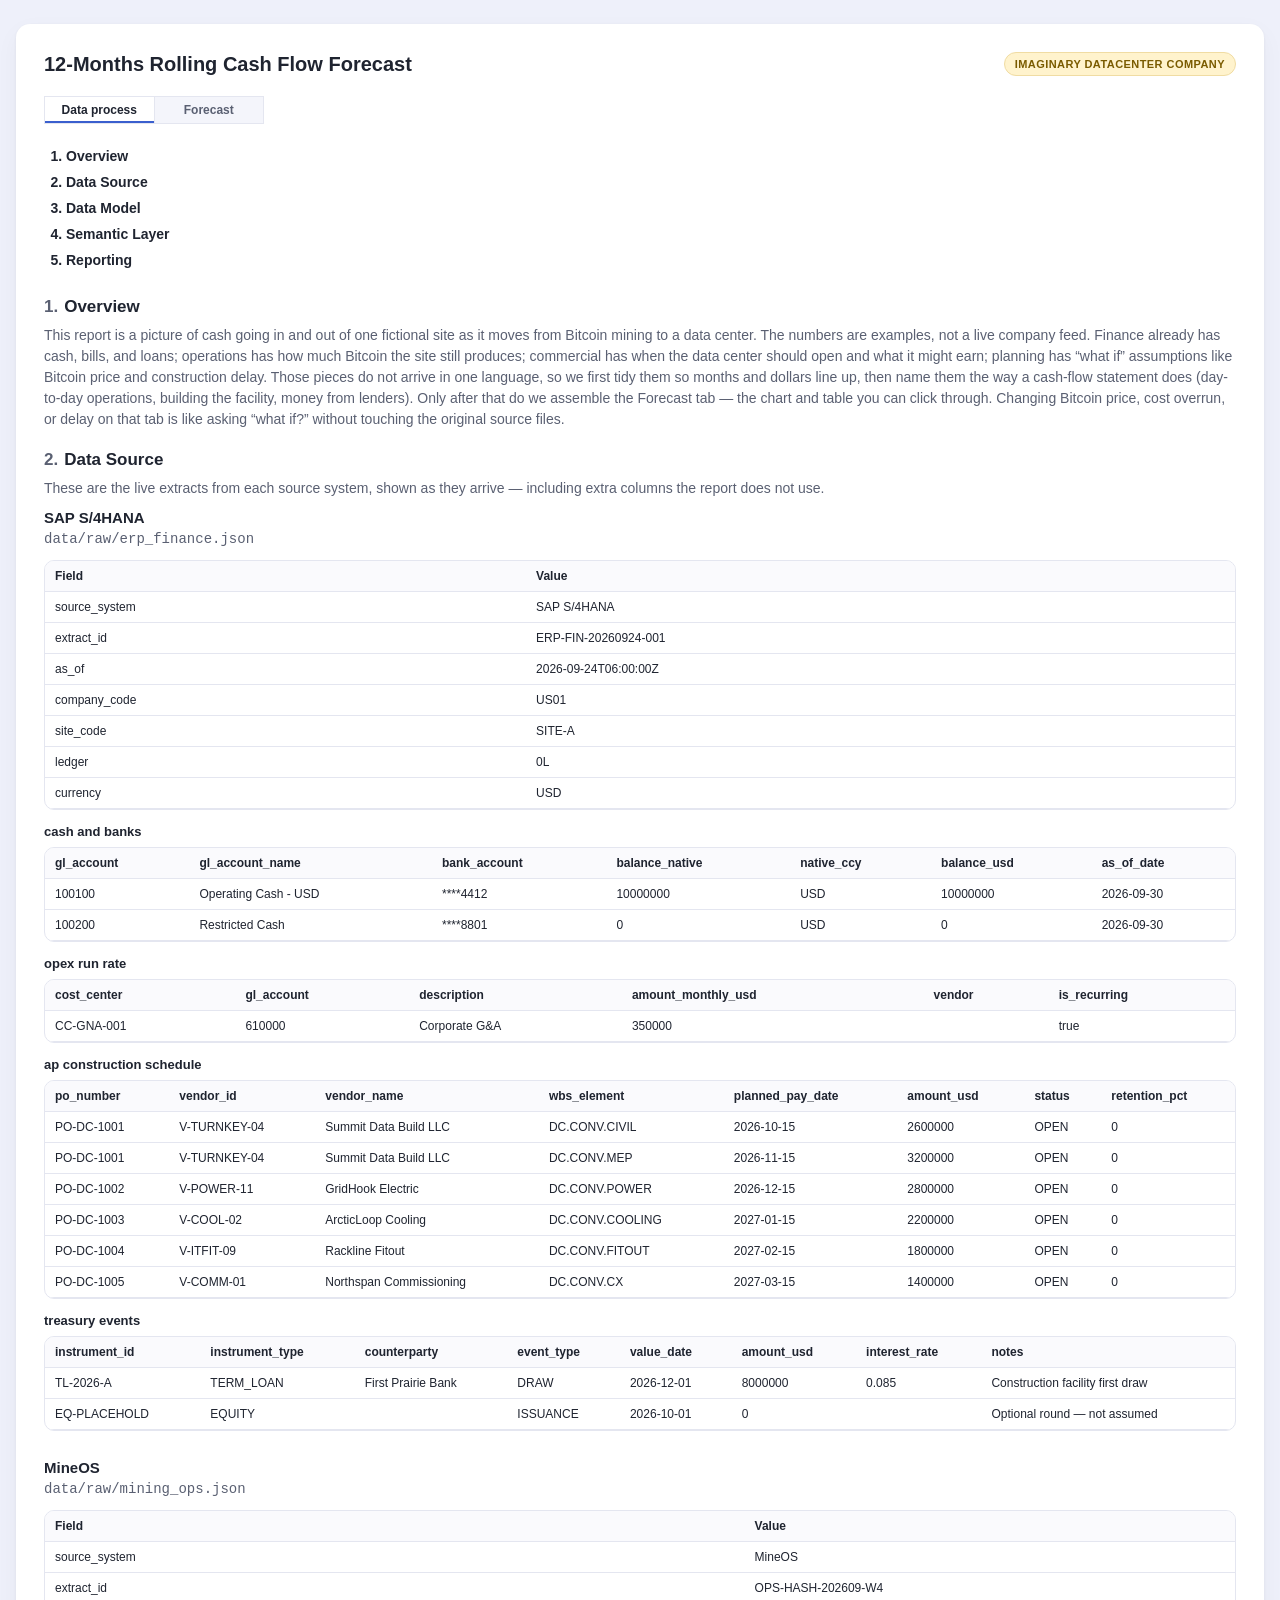
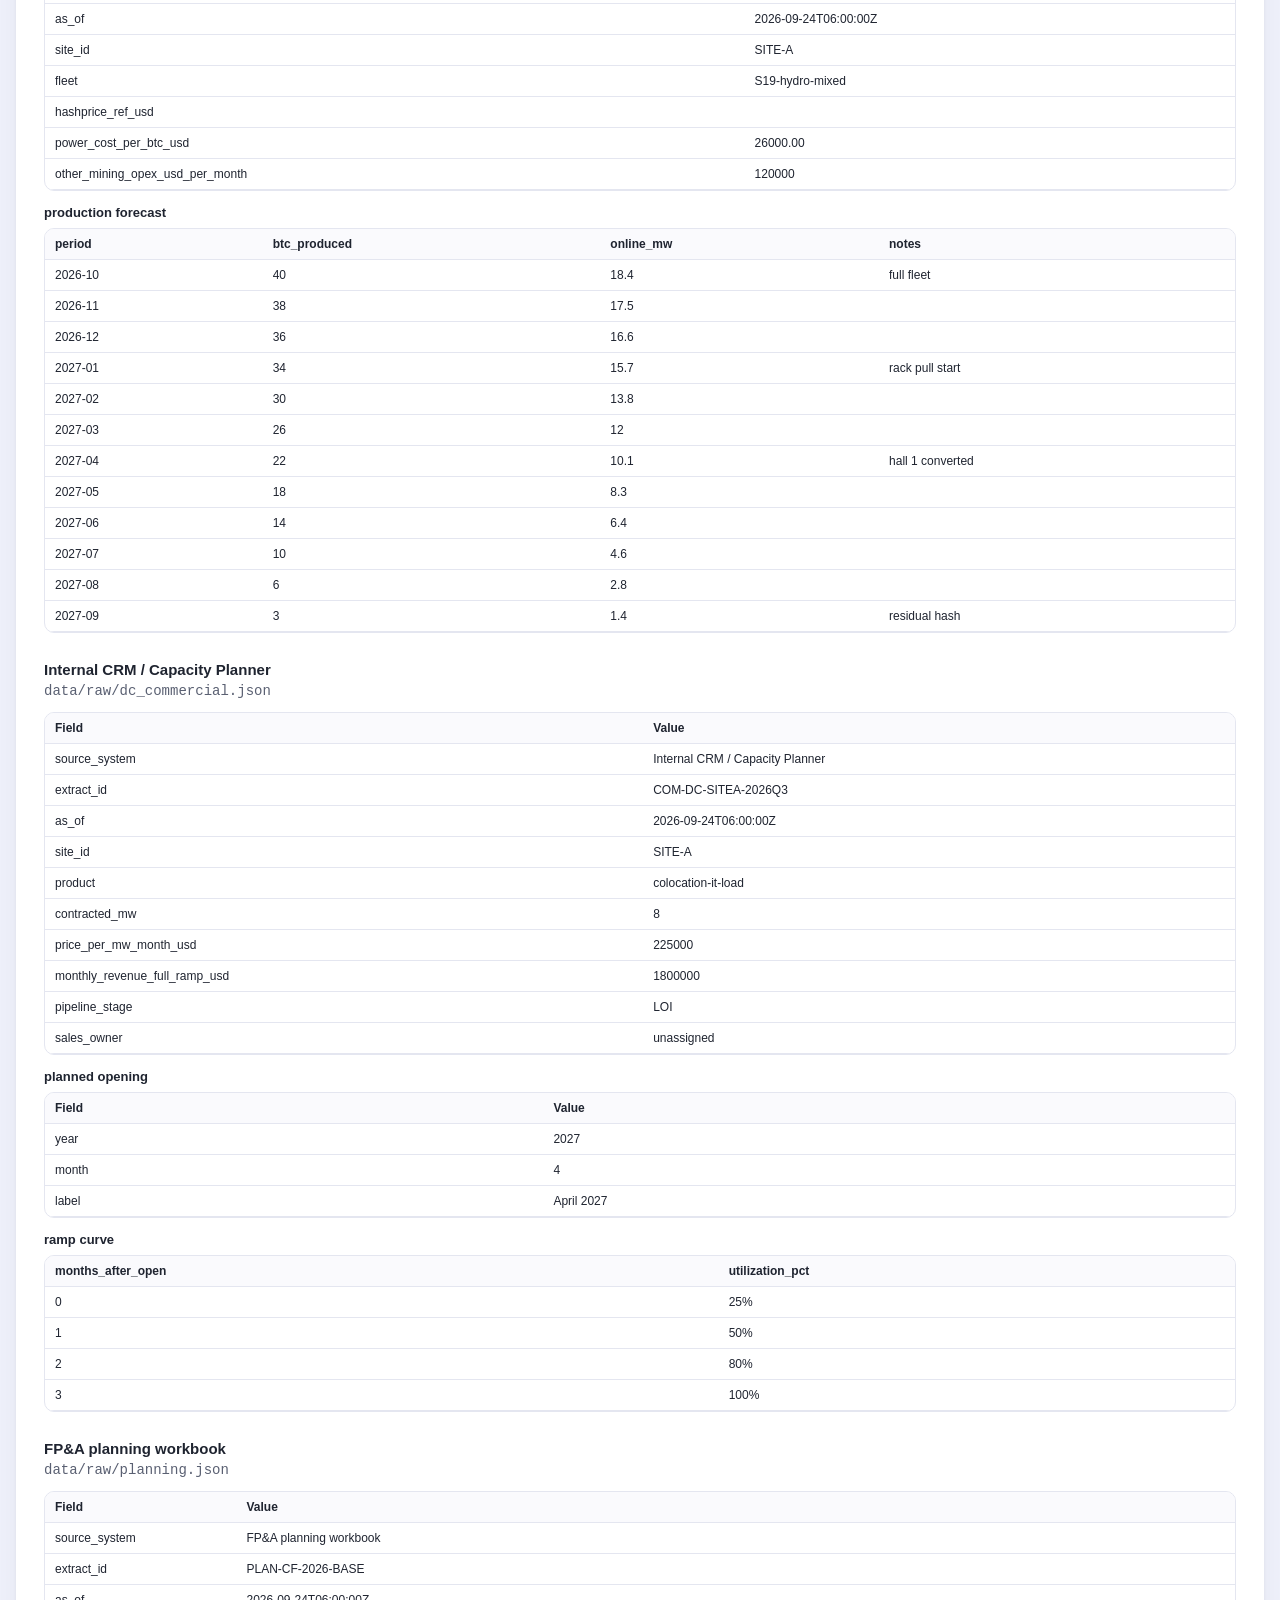
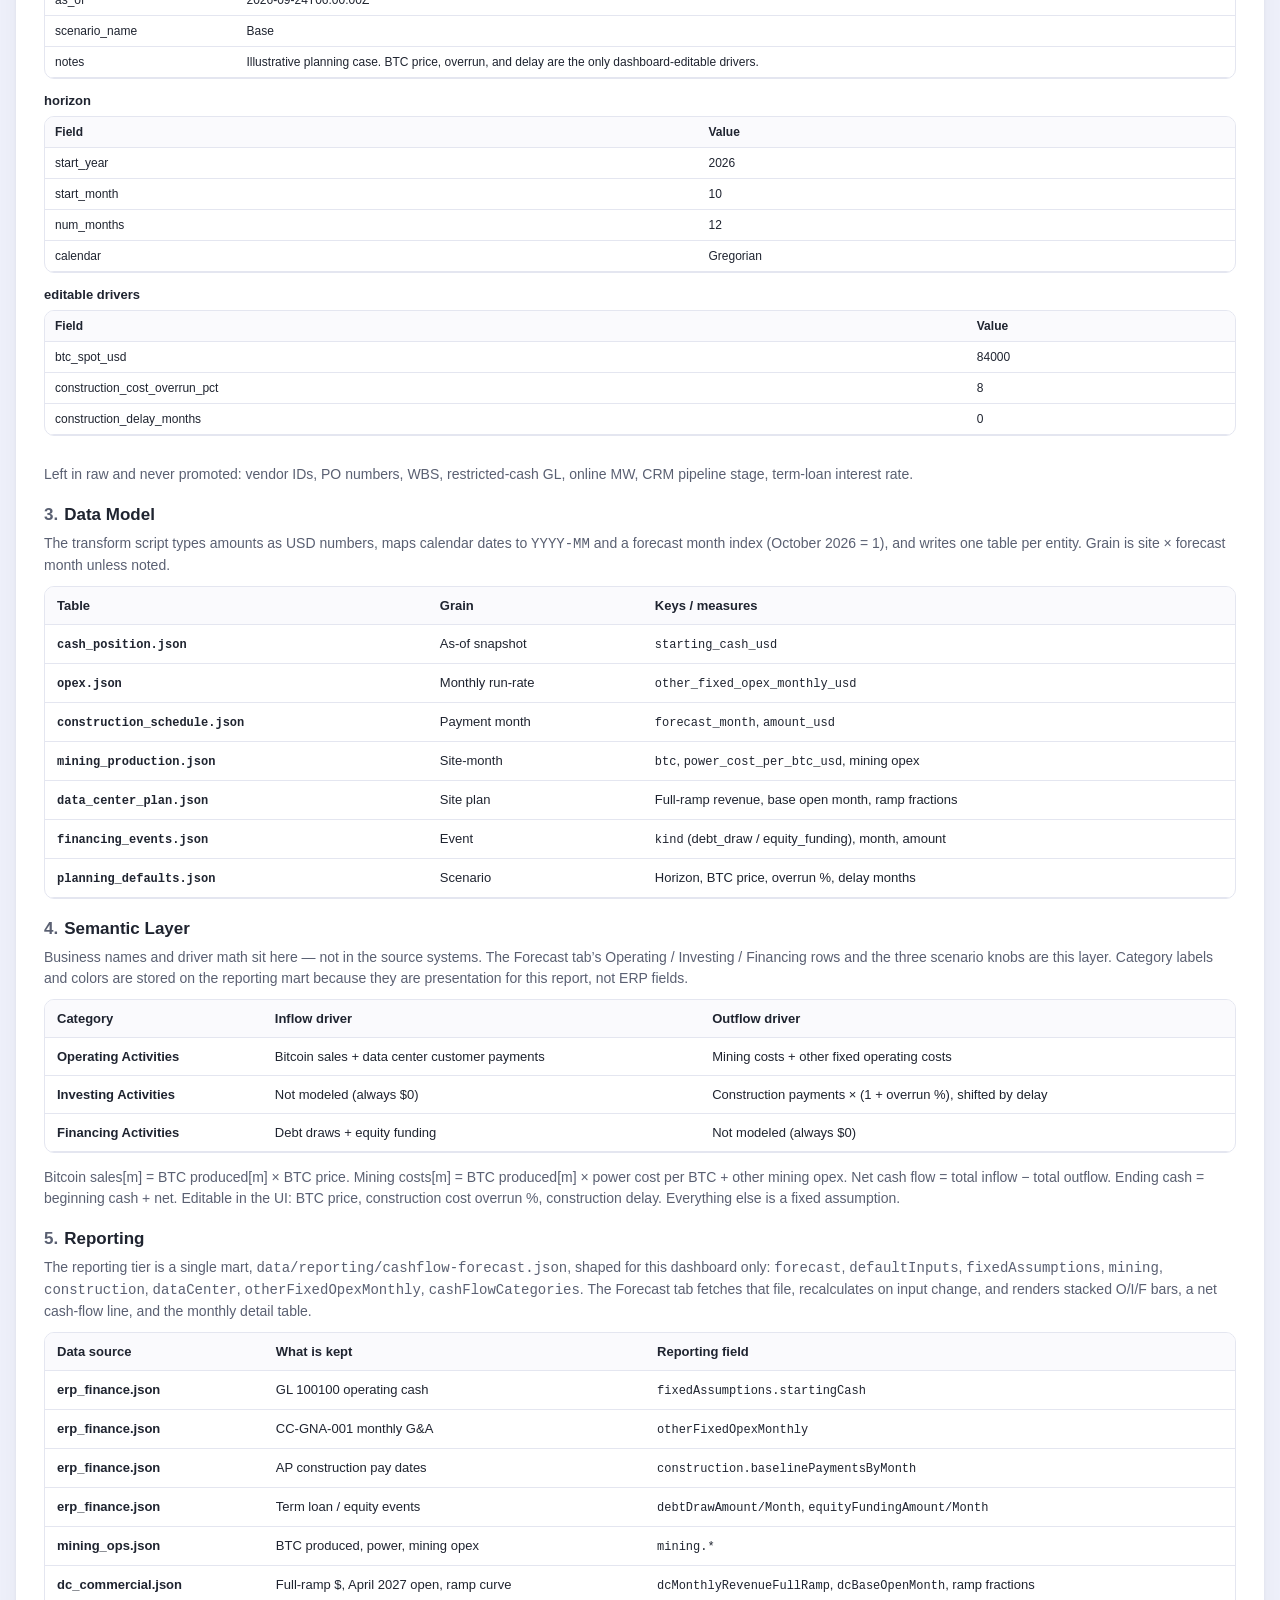
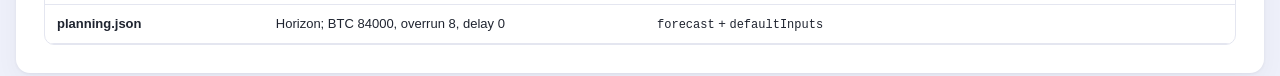
==== cashflow-forecast.html @ 1b4de289 "Add rolling cash flow forecast dashboard and three-tier data pipeline. Co-authored-by: Cursor <curso" ====
<!DOCTYPE html>
<html lang="en">
<head>
<meta charset="UTF-8" />
<meta name="viewport" content="width=device-width, initial-scale=1.0" />
<title>Cash Flow Forecast (Illustrative)</title>
<style>
  :root {
    --bg: #eef0fa;
    --card-bg: #ffffff;
    --ink: #1f2430;
    --ink-soft: #5a6072;
    --border: #e4e6f0;
    --panel-bg: #f4f5fb;
    --blue-line: #3a5fce;
    --net-line: #b1740f;
    --cat-operating: #57b8ff;
    --cat-investing: #42e2b8;
    --cat-financing: #b4c5e4;
    --red-ink: #b3283d;
    --neg-red: #fb3640;
    --radius: 14px;
  }

  * { box-sizing: border-box; }

  body {
    margin: 0;
    padding: 24px 16px;
    background: var(--bg);
    font-family: -apple-system, BlinkMacSystemFont, "Segoe UI", Roboto, Helvetica, Arial, sans-serif;
    color: var(--ink);
  }

  .page {
    max-width: 1440px;
    margin: 0 auto;
  }

  .dashboard-card {
    background: var(--card-bg);
    border-radius: var(--radius);
    padding: 28px;
    box-shadow: 0 1px 3px rgba(20, 24, 40, 0.06), 0 8px 24px rgba(20, 24, 40, 0.04);
  }

  header.dash-header {
    display: flex;
    flex-wrap: wrap;
    justify-content: space-between;
    align-items: center;
    gap: 12px;
    margin-bottom: 20px;
  }

  header.dash-header h1 {
    font-size: 20px;
    margin: 0;
    font-weight: 700;
  }

  .illustrative-badge {
    background: #fff3cd;
    color: #7a5b00;
    border: 1px solid #f0dca3;
    font-size: 11px;
    font-weight: 700;
    letter-spacing: 0.04em;
    text-transform: uppercase;
    padding: 5px 10px;
    border-radius: 999px;
    white-space: nowrap;
  }

  /* --- control panel --- */
  .control-panel {
    background: var(--panel-bg);
    border: 1px solid var(--border);
    border-radius: 12px;
    padding: 10px 16px;
    margin-bottom: 14px;
  }

  .scenario-row {
    display: flex;
    align-items: center;
    gap: 8px;
    flex-wrap: wrap;
    margin-bottom: 8px;
  }

  .scenario-row .scenario-label {
    font-size: 13px;
    color: var(--ink);
    font-weight: 700;
  }

  .inputs-grid {
    display: grid;
    grid-template-columns: repeat(auto-fit, minmax(150px, 1fr));
    gap: 10px 14px;
  }

  .field {
    display: flex;
    flex-direction: column;
    gap: 3px;
  }

  .field label {
    font-size: 11px;
    color: var(--ink-soft);
    font-weight: 600;
  }

  .field input {
    border: 1px solid var(--border);
    border-radius: 7px;
    padding: 5px 8px;
    font-size: 13px;
    font-family: inherit;
    background: #fff;
    color: var(--ink);
    width: 100%;
  }

  .field input:focus {
    outline: 2px solid var(--blue-line);
    outline-offset: 1px;
  }

  .field.invalid input {
    border-color: var(--red-ink);
    background: #fff6f6;
  }

  .field .error-msg {
    font-size: 10px;
    color: var(--red-ink);
    display: none;
  }

  .field.invalid .error-msg { display: block; }

  /* --- chart --- */
  .chart-section {
    margin-bottom: 8px;
  }

  .chart-wrap {
    width: 100%;
    overflow-x: auto;
  }

  svg.chart-svg {
    width: 100%;
    height: auto;
    min-width: 560px;
    display: block;
  }

  .legend {
    display: flex;
    flex-wrap: wrap;
    gap: 18px;
    justify-content: center;
    margin-top: 6px;
    font-size: 12px;
    color: var(--ink-soft);
  }

  .legend .item { display: flex; align-items: center; gap: 6px; }

  .legend .swatch { width: 14px; height: 10px; border-radius: 2px; display: inline-block; }
  .legend .swatch.line { width: 18px; height: 0; border-top: 2px dashed var(--net-line); }

  /* --- table --- */
  .table-section h2 {
    font-size: 17px;
    margin: 24px 0 12px 0;
  }

  .table-wrap {
    overflow-x: auto;
    border: 1px solid var(--border);
    border-radius: 10px;
  }

  table.detail-table {
    border-collapse: collapse;
    width: 100%;
    min-width: 760px;
    font-size: 14px;
  }

  table.detail-table th, table.detail-table td {
    padding: 13px 14px;
    text-align: right;
    white-space: nowrap;
    border-bottom: 1px solid var(--border);
  }

  table.detail-table th:first-child, table.detail-table td:first-child {
    text-align: left;
    position: sticky;
    left: 0;
    background: #fff;
    font-weight: 600;
    color: var(--ink-soft);
  }

  table.detail-table thead th {
    background: #fafafd;
    font-weight: 700;
    color: var(--ink);
  }

  table.detail-table thead th:first-child { background: #fafafd; }

  table.detail-table tbody tr:last-child td { border-bottom: none; }

  table.detail-table tr.row-parent td:first-child {
    cursor: pointer;
    user-select: none;
  }

  table.detail-table tr.row-parent:hover td:first-child { color: var(--ink); }

  table.detail-table tr.row-total td { font-weight: 600; }

  table.detail-table td.cell-neg { color: var(--neg-red); }

  .caret {
    display: inline-block;
    width: 10px;
    margin-right: 4px;
    color: var(--ink-soft);
    font-size: 10px;
  }

  table.detail-table tr.row-sub td {
    background: #fbfbff;
    font-weight: 400;
    color: var(--ink-soft);
  }

  table.detail-table tr.row-sub td.cell-neg { color: var(--neg-red); }

  table.detail-table tr.row-sub td:first-child {
    background: #fbfbff;
    padding-left: 30px;
    font-weight: 500;
  }

  .cat-dot {
    display: inline-block;
    width: 8px;
    height: 8px;
    border-radius: 50%;
    margin-right: 6px;
  }

  .load-error {
    color: var(--red-ink);
    font-size: 14px;
    margin: 0 0 16px 0;
  }

  .tabs {
    display: inline-flex;
    width: auto;
    min-width: 220px;
    gap: 0;
    margin-bottom: 20px;
    border: 1px solid var(--border);
    border-radius: 0;
    overflow: hidden;
    background: var(--panel-bg);
  }

  .tab {
    appearance: none;
    flex: 1 1 0;
    min-width: 0;
    border: none;
    border-right: 1px solid var(--border);
    background: var(--panel-bg);
    padding: 6px 12px;
    font-family: inherit;
    font-size: 12px;
    font-weight: 600;
    color: var(--ink-soft);
    cursor: pointer;
    text-align: center;
    white-space: nowrap;
  }

  .tab:last-child { border-right: none; }

  .tab:hover {
    color: var(--ink);
    background: #fff;
  }

  .tab[aria-selected="true"] {
    color: var(--ink);
    background: #fff;
    font-weight: 700;
    box-shadow: inset 0 -2px 0 var(--blue-line);
  }

  .tab:focus-visible {
    outline: 2px solid var(--blue-line);
    outline-offset: -2px;
  }

  .process-lead {
    font-size: 14px;
    color: var(--ink-soft);
    margin: 0 0 10px 0;
    line-height: 1.5;
  }

  .process-lead:last-child { margin-bottom: 0; }

  .process-section h2 {
    font-size: 17px;
    margin: 20px 0 8px 0;
  }

  .process-section:first-child h2 { margin-top: 8px; }

  .process-outline {
    margin: 0 0 24px 0;
    padding-left: 22px;
    font-size: 14px;
    font-weight: 600;
    line-height: 1.85;
    color: var(--ink);
  }

  .process-section h2 .sec-num {
    color: var(--ink-soft);
    font-weight: 600;
    margin-right: 6px;
  }

  table.process-map {
    border-collapse: collapse;
    width: 100%;
    min-width: 640px;
    font-size: 13px;
  }

  table.process-map th, table.process-map td {
    padding: 11px 12px;
    text-align: left;
    border-bottom: 1px solid var(--border);
    vertical-align: top;
  }

  table.process-map thead th {
    background: #fafafd;
    font-weight: 700;
  }

  table.process-map td:first-child { font-weight: 600; white-space: nowrap; }
  table.process-map code { font-size: 12px; }

  .source-block { margin: 0 0 28px 0; }
  .source-block h3 {
    font-size: 15px;
    margin: 0 0 2px 0;
    font-weight: 700;
  }
  .source-block h4 {
    font-size: 13px;
    margin: 14px 0 8px 0;
    font-weight: 700;
  }
  table.source-table {
    border-collapse: collapse;
    width: 100%;
    font-size: 12px;
  }
  table.source-table th, table.source-table td {
    padding: 8px 10px;
    text-align: left;
    border-bottom: 1px solid var(--border);
    white-space: nowrap;
    vertical-align: top;
  }
  table.source-table thead th {
    background: #fafafd;
    font-weight: 700;
  }

  @media (max-width: 640px) {
    .dashboard-card { padding: 16px; }
    header.dash-header h1 { font-size: 17px; }
  }
</style>
</head>
<body>
<div class="page">
  <div class="dashboard-card">

    <header class="dash-header">
      <h1>12-Months Rolling Cash Flow Forecast</h1>
      <span class="illustrative-badge">Imaginary Datacenter Company</span>
    </header>
    <p class="load-error" id="loadError" hidden></p>

    <div class="tabs" role="tablist" aria-label="Report views">
      <button class="tab" type="button" role="tab" id="tab-process" aria-controls="panel-process" aria-selected="true">Data process</button>
      <button class="tab" type="button" role="tab" id="tab-forecast" aria-controls="panel-forecast" aria-selected="false">Forecast</button>
    </div>

    <div id="panel-forecast" role="tabpanel" aria-labelledby="tab-forecast" hidden>

    <section class="control-panel">
      <div class="scenario-row">
        <span class="scenario-label">Scenario Modeling</span>
      </div>

      <div class="inputs-grid">
        <div class="field" data-field="btcPrice">
          <label for="in-btcPrice">BTC price ($)</label>
          <input type="number" id="in-btcPrice" min="0" step="1000" />
          <span class="error-msg">Must be 0 or greater.</span>
        </div>

        <div class="field" data-field="costOverrunPct">
          <label for="in-costOverrunPct">Construction cost overrun (%)</label>
          <input type="number" id="in-costOverrunPct" min="-100" step="1" />
          <span class="error-msg">Must be -100 or greater.</span>
        </div>

        <div class="field" data-field="delayMonths">
          <label for="in-delayMonths">Construction delay (months)</label>
          <input type="number" id="in-delayMonths" min="0" max="24" step="1" />
          <span class="error-msg">Must be a whole number, 0–24.</span>
        </div>
      </div>
    </section>

    <section class="chart-section">
      <div class="chart-wrap">
        <svg class="chart-svg" id="chartSvg" viewBox="0 0 1180 360" xmlns="http://www.w3.org/2000/svg"></svg>
      </div>
      <div class="legend">
        <span class="item"><span class="swatch" style="background:var(--cat-operating)"></span>Operating Activities</span>
        <span class="item"><span class="swatch" style="background:var(--cat-investing)"></span>Investing Activities</span>
        <span class="item"><span class="swatch" style="background:var(--cat-financing)"></span>Financing Activities</span>
        <span class="item"><span class="swatch line"></span>Net Cash Flow</span>
      </div>
    </section>

    <section class="table-section">
      <h2>Monthly Detail</h2>
      <div class="table-wrap">
        <table class="detail-table" id="detailTable">
          <thead><tr id="tableHeadRow"><th>&nbsp;</th></tr></thead>
          <tbody id="tableBody"></tbody>
        </table>
      </div>
    </section>

    </div>

    <div id="panel-process" role="tabpanel" aria-labelledby="tab-process">
      <ol class="process-outline">
        <li>Overview</li>
        <li>Data Source</li>
        <li>Data Model</li>
        <li>Semantic Layer</li>
        <li>Reporting</li>
      </ol>

      <section class="process-section" id="proc-overview">
        <h2><span class="sec-num">1.</span>Overview</h2>
        <p class="process-lead">This report is a picture of cash going in and out of one fictional site as it moves from Bitcoin mining to a data center. The numbers are examples, not a live company feed. Finance already has cash, bills, and loans; operations has how much Bitcoin the site still produces; commercial has when the data center should open and what it might earn; planning has “what if” assumptions like Bitcoin price and construction delay. Those pieces do not arrive in one language, so we first tidy them so months and dollars line up, then name them the way a cash-flow statement does (day-to-day operations, building the facility, money from lenders). Only after that do we assemble the Forecast tab — the chart and table you can click through. Changing Bitcoin price, cost overrun, or delay on that tab is like asking “what if?” without touching the original source files.</p>
      </section>

      <section class="process-section" id="proc-source">
        <h2><span class="sec-num">2.</span>Data Source</h2>
        <p class="process-lead">These are the live extracts from each source system, shown as they arrive — including extra columns the report does not use.</p>
        <div id="sourceExtracts"></div>
        <p class="process-lead" style="margin-top:14px">Left in raw and never promoted: vendor IDs, PO numbers, WBS, restricted-cash GL, online MW, CRM pipeline stage, term-loan interest rate.</p>
      </section>

      <section class="process-section" id="proc-model">
        <h2><span class="sec-num">3.</span>Data Model</h2>
        <p class="process-lead">The transform script types amounts as USD numbers, maps calendar dates to <code>YYYY-MM</code> and a forecast month index (October 2026 = 1), and writes one table per entity. Grain is site × forecast month unless noted.</p>
        <div class="table-wrap">
          <table class="process-map">
            <thead>
              <tr>
                <th>Table</th>
                <th>Grain</th>
                <th>Keys / measures</th>
              </tr>
            </thead>
            <tbody>
              <tr>
                <td><code>cash_position.json</code></td>
                <td>As-of snapshot</td>
                <td><code>starting_cash_usd</code></td>
              </tr>
              <tr>
                <td><code>opex.json</code></td>
                <td>Monthly run-rate</td>
                <td><code>other_fixed_opex_monthly_usd</code></td>
              </tr>
              <tr>
                <td><code>construction_schedule.json</code></td>
                <td>Payment month</td>
                <td><code>forecast_month</code>, <code>amount_usd</code></td>
              </tr>
              <tr>
                <td><code>mining_production.json</code></td>
                <td>Site-month</td>
                <td><code>btc</code>, <code>power_cost_per_btc_usd</code>, mining opex</td>
              </tr>
              <tr>
                <td><code>data_center_plan.json</code></td>
                <td>Site plan</td>
                <td>Full-ramp revenue, base open month, ramp fractions</td>
              </tr>
              <tr>
                <td><code>financing_events.json</code></td>
                <td>Event</td>
                <td><code>kind</code> (debt_draw / equity_funding), month, amount</td>
              </tr>
              <tr>
                <td><code>planning_defaults.json</code></td>
                <td>Scenario</td>
                <td>Horizon, BTC price, overrun %, delay months</td>
              </tr>
            </tbody>
          </table>
        </div>
      </section>

      <section class="process-section" id="proc-semantic">
        <h2><span class="sec-num">4.</span>Semantic Layer</h2>
        <p class="process-lead">Business names and driver math sit here — not in the source systems. The Forecast tab’s Operating / Investing / Financing rows and the three scenario knobs are this layer. Category labels and colors are stored on the reporting mart because they are presentation for this report, not ERP fields.</p>
        <div class="table-wrap">
          <table class="process-map">
            <thead>
              <tr>
                <th>Category</th>
                <th>Inflow driver</th>
                <th>Outflow driver</th>
              </tr>
            </thead>
            <tbody>
              <tr>
                <td>Operating Activities</td>
                <td>Bitcoin sales + data center customer payments</td>
                <td>Mining costs + other fixed operating costs</td>
              </tr>
              <tr>
                <td>Investing Activities</td>
                <td>Not modeled (always $0)</td>
                <td>Construction payments × (1 + overrun %), shifted by delay</td>
              </tr>
              <tr>
                <td>Financing Activities</td>
                <td>Debt draws + equity funding</td>
                <td>Not modeled (always $0)</td>
              </tr>
            </tbody>
          </table>
        </div>
        <p class="process-lead" style="margin-top:14px">
          Bitcoin sales[m] = BTC produced[m] × BTC price.
          Mining costs[m] = BTC produced[m] × power cost per BTC + other mining opex.
          Net cash flow = total inflow − total outflow.
          Ending cash = beginning cash + net.
          Editable in the UI: BTC price, construction cost overrun %, construction delay. Everything else is a fixed assumption.
        </p>
      </section>

      <section class="process-section" id="proc-reporting">
        <h2><span class="sec-num">5.</span>Reporting</h2>
        <p class="process-lead">The reporting tier is a single mart, <code>data/reporting/cashflow-forecast.json</code>, shaped for this dashboard only: <code>forecast</code>, <code>defaultInputs</code>, <code>fixedAssumptions</code>, <code>mining</code>, <code>construction</code>, <code>dataCenter</code>, <code>otherFixedOpexMonthly</code>, <code>cashFlowCategories</code>. The Forecast tab fetches that file, recalculates on input change, and renders stacked O/I/F bars, a net cash-flow line, and the monthly detail table.</p>
        <div class="table-wrap">
          <table class="process-map">
            <thead>
              <tr>
                <th>Data source</th>
                <th>What is kept</th>
                <th>Reporting field</th>
              </tr>
            </thead>
            <tbody>
              <tr>
                <td>erp_finance.json</td>
                <td>GL 100100 operating cash</td>
                <td><code>fixedAssumptions.startingCash</code></td>
              </tr>
              <tr>
                <td>erp_finance.json</td>
                <td>CC-GNA-001 monthly G&amp;A</td>
                <td><code>otherFixedOpexMonthly</code></td>
              </tr>
              <tr>
                <td>erp_finance.json</td>
                <td>AP construction pay dates</td>
                <td><code>construction.baselinePaymentsByMonth</code></td>
              </tr>
              <tr>
                <td>erp_finance.json</td>
                <td>Term loan / equity events</td>
                <td><code>debtDrawAmount/Month</code>, <code>equityFundingAmount/Month</code></td>
              </tr>
              <tr>
                <td>mining_ops.json</td>
                <td>BTC produced, power, mining opex</td>
                <td><code>mining.*</code></td>
              </tr>
              <tr>
                <td>dc_commercial.json</td>
                <td>Full-ramp $, April 2027 open, ramp curve</td>
                <td><code>dcMonthlyRevenueFullRamp</code>, <code>dcBaseOpenMonth</code>, ramp fractions</td>
              </tr>
              <tr>
                <td>planning.json</td>
                <td>Horizon; BTC 84000, overrun 8, delay 0</td>
                <td><code>forecast</code> + <code>defaultInputs</code></td>
              </tr>
            </tbody>
          </table>
        </div>
      </section>
    </div>

  </div>
</div>

<script>
/* Report logic. Assumptions load from the reporting-tier mart. */

const DATA_URL = "data/reporting/cashflow-forecast.json";
const FIELD_KEYS = ["btcPrice", "costOverrunPct", "delayMonths"];

let DATA;
let DEFAULT_INPUTS;
let FIXED_ASSUMPTIONS;
let CASH_FLOW_CATEGORIES;
let NUM_MONTHS;
let FORECAST_START_YEAR;
let FORECAST_START_MONTH;
let MONTH_LABELS;

let inflowExpanded = true;
let outflowExpanded = true;
let lastForecast = null;

function applyConfig(cfg) {
  DATA = {
    mining: cfg.mining,
    construction: cfg.construction,
    dataCenter: cfg.dataCenter,
    otherFixedOpexMonthly: cfg.otherFixedOpexMonthly
  };
  DEFAULT_INPUTS = cfg.defaultInputs;
  FIXED_ASSUMPTIONS = cfg.fixedAssumptions;
  CASH_FLOW_CATEGORIES = cfg.cashFlowCategories;
  NUM_MONTHS = cfg.forecast.numMonths;
  FORECAST_START_YEAR = cfg.forecast.startYear;
  FORECAST_START_MONTH = cfg.forecast.startMonth;
  MONTH_LABELS = buildMonthLabels();
}

function buildMonthLabels() {
  const labels = [];
  for (let i = 0; i < NUM_MONTHS; i++) {
    let m = FORECAST_START_MONTH + i;
    let y = FORECAST_START_YEAR;
    while (m > 12) { m -= 12; y += 1; }
    labels.push(String(m).padStart(2, "0") + "/" + y);
  }
  return labels;
}

function showLoadError(err) {
  const el = document.getElementById("loadError");
  el.hidden = false;
  el.textContent = "Could not load data/reporting/cashflow-forecast.json. From the repo root run python scripts/build_report_data.py, then python -m http.server 8000, and open /cashflow-forecast.html. Browsers block fetch() from file://. " + (err && err.message ? err.message : "");
}

/* ============================================================
   Validation — clamps impossible values so the chart never
   breaks on bad input.
   ============================================================ */
function validateInputs(raw) {
  const out = {};
  const errors = {};

  function numOrDefault(v, fallback) {
    const n = Number(v);
    return Number.isFinite(n) ? n : fallback;
  }

  let btcPrice = numOrDefault(raw.btcPrice, 0);
  if (btcPrice < 0) { btcPrice = 0; errors.btcPrice = true; }
  out.btcPrice = btcPrice;

  let overrun = numOrDefault(raw.costOverrunPct, 0);
  if (overrun < -100) { overrun = -100; errors.costOverrunPct = true; }
  out.costOverrunPct = overrun;

  let delay = Math.round(numOrDefault(raw.delayMonths, 0));
  if (delay < 0) { delay = 0; errors.delayMonths = true; }
  if (delay > 24) { delay = 24; errors.delayMonths = true; }
  out.delayMonths = delay;

  return { values: out, errors: errors };
}

/* ============================================================
   Forecast engine
   ============================================================ */
function computeForecast(inputs) {
  const prod = DATA.mining.btcProductionByMonth;
  const powerCostPerBtc = DATA.mining.powerCostPerBtc;
  const otherMiningOpex = DATA.mining.otherMiningOpexMonthly;
  const otherFixedOpex = DATA.otherFixedOpexMonthly;

  const bitcoinSales = new Array(NUM_MONTHS).fill(0);
  const miningCosts = new Array(NUM_MONTHS).fill(0);
  for (let i = 0; i < NUM_MONTHS; i++) {
    bitcoinSales[i] = prod[i] * inputs.btcPrice;
    miningCosts[i] = prod[i] * powerCostPerBtc + otherMiningOpex;
  }

  // Construction payments, shifted by the delay. Baseline payment for
  // month (i+1) moves to month (i+1+delay). Anything that shifts past
  // month 12 falls outside the displayed window and is dropped (not
  // rolled into month 12) — see README "Delay handling".
  const constructionPayments = new Array(NUM_MONTHS).fill(0);
  const overrunMult = 1 + inputs.costOverrunPct / 100;
  DATA.construction.baselinePaymentsByMonth.forEach((amount, idx) => {
    const baseMonth = idx + 1;
    const shiftedMonth = baseMonth + inputs.delayMonths;
    if (shiftedMonth >= 1 && shiftedMonth <= NUM_MONTHS) {
      constructionPayments[shiftedMonth - 1] += amount * overrunMult;
    }
  });

  // Data center revenue ramp, opening shifted by the same delay.
  const dcOpenMonth = inputs.dcBaseOpenMonth + inputs.delayMonths;
  const rampFractions = DATA.dataCenter.rampFractionsAfterOpen;
  const dataCenterPayments = new Array(NUM_MONTHS).fill(0);
  for (let m = 1; m <= NUM_MONTHS; m++) {
    if (m < dcOpenMonth) continue;
    const k = m - dcOpenMonth;
    const fraction = k < rampFractions.length ? rampFractions[k] : 1.0;
    dataCenterPayments[m - 1] = inputs.dcMonthlyRevenueFullRamp * fraction;
  }

  const debtDraws = new Array(NUM_MONTHS).fill(0);
  debtDraws[inputs.debtDrawMonth - 1] += inputs.debtDrawAmount;

  const equityFunding = new Array(NUM_MONTHS).fill(0);
  equityFunding[inputs.equityFundingMonth - 1] += inputs.equityFundingAmount;

  // Group the underlying line items into the three Operating/Investing/
  // Financing Activities categories shown on the chart and in the Monthly
  // Detail table, on both the inflow and outflow side.
  const operatingInflow = new Array(NUM_MONTHS).fill(0);
  const investingInflow = new Array(NUM_MONTHS).fill(0);
  const financingInflow = new Array(NUM_MONTHS).fill(0);
  const operatingOutflow = new Array(NUM_MONTHS).fill(0);
  const investingOutflow = new Array(NUM_MONTHS).fill(0);
  const financingOutflow = new Array(NUM_MONTHS).fill(0);
  for (let i = 0; i < NUM_MONTHS; i++) {
    operatingInflow[i] = bitcoinSales[i] + dataCenterPayments[i];
    financingInflow[i] = debtDraws[i] + equityFunding[i];
    operatingOutflow[i] = miningCosts[i] + otherFixedOpex;
    investingOutflow[i] = constructionPayments[i];
  }

  const inflow = new Array(NUM_MONTHS).fill(0);
  const outflow = new Array(NUM_MONTHS).fill(0);
  const net = new Array(NUM_MONTHS).fill(0);
  const ending = new Array(NUM_MONTHS).fill(0);

  let runningBegin = inputs.startingCash;
  for (let i = 0; i < NUM_MONTHS; i++) {
    inflow[i] = operatingInflow[i] + investingInflow[i] + financingInflow[i];
    outflow[i] = operatingOutflow[i] + investingOutflow[i] + financingOutflow[i];
    net[i] = inflow[i] - outflow[i];
    ending[i] = runningBegin + net[i];
    runningBegin = ending[i];
  }

  return {
    operatingInflow, investingInflow, financingInflow,
    operatingOutflow, investingOutflow, financingOutflow,
    inflow, outflow, net, ending
  };
}

/* ============================================================
   Formatting
   ============================================================ */
// Negative amounts use accounting-style parentheses, e.g. -1510000 -> "($1.51M)".
function fmtMoney(v) {
  const abs = Math.abs(v);
  let formatted;
  if (abs >= 1e6) formatted = "$" + (abs / 1e6).toFixed(2) + "M";
  else if (abs >= 1e3) formatted = "$" + (abs / 1e3).toFixed(2) + "k";
  else formatted = "$" + abs.toFixed(0);
  return v < 0 ? "(" + formatted + ")" : formatted;
}

// Table cell helper: negative values get the cell-neg class (red text) —
// the only color-coding the table uses.
function fmtCell(v) {
  return `<td${v < 0 ? ' class="cell-neg"' : ""}>${fmtMoney(v)}</td>`;
}

function fmtAxis(v) {
  const m = v / 1e6;
  const sign = m < 0 ? "-" : "";
  return sign + "$" + Math.abs(m).toFixed(0) + "M";
}

/* ============================================================
   "Nice numbers" axis ticks
   ============================================================ */
function niceNumber(range, round) {
  const exponent = Math.floor(Math.log10(range));
  const fraction = range / Math.pow(10, exponent);
  let niceFraction;
  if (round) {
    if (fraction < 1.5) niceFraction = 1;
    else if (fraction < 3) niceFraction = 2;
    else if (fraction < 7) niceFraction = 5;
    else niceFraction = 10;
  } else {
    if (fraction <= 1) niceFraction = 1;
    else if (fraction <= 2) niceFraction = 2;
    else if (fraction <= 5) niceFraction = 5;
    else niceFraction = 10;
  }
  return niceFraction * Math.pow(10, exponent);
}

// The max is kept at the exact data max (not rounded up to the next nice
// number) so the y-axis top aligns with the tallest bar instead of leaving
// empty headroom above it. The min still gets a little nice-rounded
// padding below the lowest bar for readability.
function niceTicks(min, max, tickCount) {
  if (min === max) { min -= 1; max += 1; }
  const range = niceNumber(max - min, false);
  const step = niceNumber(range / (tickCount - 1), true);
  const niceMin = Math.floor(min / step) * step;
  const ticks = [];
  // Skip a step-tick that would land too close to the exact max (avoids its
  // label crowding into the top value ticker).
  for (let t = niceMin; t < max - step * 0.3; t += step) ticks.push(Math.round(t));
  ticks.push(Math.round(max));
  return { min: niceMin, max: max, ticks };
}

/* ============================================================
   Chart rendering (plain SVG, no external chart library —
   keeps the file fully self-contained for offline / double-click use)
   ============================================================ */
function renderChart(forecast) {
  const svg = document.getElementById("chartSvg");
  const W = 1180, H = 360;
  const marginLeft = 68, marginRight = 20, marginTop = 26, marginBottom = 50;
  const plotW = W - marginLeft - marginRight;
  const plotH = H - marginTop - marginBottom;

  const allValues = [0].concat(forecast.inflow, forecast.outflow.map(v => -v), forecast.net);
  const dataMin = Math.min.apply(null, allValues);
  const dataMax = Math.max.apply(null, allValues);
  const { min: yMin, max: yMax, ticks } = niceTicks(dataMin, dataMax, 6);

  function yFor(v) {
    return marginTop + plotH * (yMax - v) / (yMax - yMin);
  }

  const monthSlot = plotW / NUM_MONTHS;
  const barWidth = monthSlot * 0.5;

  let svgParts = [];

  // gridlines + axis labels
  ticks.forEach(t => {
    const y = yFor(t);
    svgParts.push(`<line x1="${marginLeft}" y1="${y}" x2="${W - marginRight}" y2="${y}" stroke="${t === 0 ? '#cfd2e0' : '#eceef6'}" stroke-width="${t === 0 ? 1.5 : 1}" />`);
    svgParts.push(`<text x="${marginLeft - 10}" y="${y + 4}" text-anchor="end" font-size="11" fill="#8b90a0">${fmtAxis(t)}</text>`);
  });

  // bars + month labels
  for (let i = 0; i < NUM_MONTHS; i++) {
    const x = marginLeft + i * monthSlot + (monthSlot - barWidth) / 2;

    // Cash Inflow bar stacks the three categories bottom-to-top above zero.
    let cumIn = 0;
    CASH_FLOW_CATEGORIES.forEach(cat => {
      const segVal = forecast[cat.inflowKey][i];
      if (segVal > 0) {
        const segTopY = yFor(cumIn + segVal);
        const segBottomY = yFor(cumIn);
        svgParts.push(`<rect x="${x}" y="${segTopY}" width="${barWidth}" height="${segBottomY - segTopY}" fill="${cat.color}"><title>${MONTH_LABELS[i]} ${cat.label} (inflow): ${fmtMoney(segVal)}</title></rect>`);
      }
      cumIn += segVal;
    });

    // Cash Outflow bar stacks the same three categories bottom-to-top below zero.
    let cumOut = 0;
    CASH_FLOW_CATEGORIES.forEach(cat => {
      const segVal = forecast[cat.outflowKey][i];
      if (segVal > 0) {
        const segTopY = yFor(-cumOut);
        const segBottomY = yFor(-(cumOut + segVal));
        svgParts.push(`<rect x="${x}" y="${segTopY}" width="${barWidth}" height="${segBottomY - segTopY}" fill="${cat.color}" opacity="0.55"><title>${MONTH_LABELS[i]} ${cat.label} (outflow): ${fmtMoney(-segVal)}</title></rect>`);
      }
      cumOut += segVal;
    });

    // Value tickers: total Cash Inflow above the bar, total Cash Outflow below it.
    if (cumIn > 0) {
      svgParts.push(`<text x="${x + barWidth / 2}" y="${yFor(cumIn) - 6}" text-anchor="middle" font-size="10" font-weight="600" fill="var(--ink-soft)">${fmtMoney(cumIn)}</text>`);
    }
    if (cumOut > 0) {
      svgParts.push(`<text x="${x + barWidth / 2}" y="${yFor(-cumOut) + 14}" text-anchor="middle" font-size="10" font-weight="600" fill="var(--ink-soft)">${fmtMoney(-cumOut)}</text>`);
    }

    svgParts.push(`<text x="${x + barWidth / 2}" y="${H - marginBottom + 34}" text-anchor="middle" font-size="11" fill="#8b90a0">${MONTH_LABELS[i]}</text>`);
  }

  // net cash flow dashed line
  const linePoints = forecast.net.map((v, i) => {
    const x = marginLeft + i * monthSlot + monthSlot / 2;
    const y = yFor(v);
    return `${x},${y}`;
  });
  svgParts.push(`<polyline points="${linePoints.join(" ")}" fill="none" stroke="var(--net-line)" stroke-width="2.5" stroke-dasharray="6,5" />`);
  forecast.net.forEach((v, i) => {
    const x = marginLeft + i * monthSlot + monthSlot / 2;
    const y = yFor(v);
    svgParts.push(`<circle cx="${x}" cy="${y}" r="3.5" fill="var(--net-line)"><title>${MONTH_LABELS[i]} Net Cash Flow: ${fmtMoney(v)}</title></circle>`);
  });

  svg.setAttribute("viewBox", `0 0 ${W} ${H}`);
  svg.innerHTML = svgParts.join("\n");
}

/* ============================================================
   Table + summary rendering
   ============================================================ */
function renderDrilldownRow(forecast, rowId, label, totalValues, expanded, direction) {
  // direction is "inflow" or "outflow" — selects the matching
  // "<direction>Key" / "<direction>WhatItRepresents" / "<direction>Driver"
  // properties on each entry in CASH_FLOW_CATEGORIES.
  const keyProp = direction + "Key";
  const whatProp = direction + "WhatItRepresents";
  const driverProp = direction + "Driver";
  const sign = direction === "outflow" ? -1 : 1;

  const caret = expanded ? "▾" : "▸";
  const totalCells = totalValues.map(v => fmtCell(v)).join("");
  let html = `<tr class="row-parent row-total" id="${rowId}"><td><span class="caret">${caret}</span>${label}</td>${totalCells}</tr>`;

  if (expanded) {
    CASH_FLOW_CATEGORIES.forEach(cat => {
      const title = `${cat[whatProp]} — driver: ${cat[driverProp]}`;
      const cells = forecast[cat[keyProp]].map(v => fmtCell(sign * v)).join("");
      html += `<tr class="row-sub"><td title="${title}"><span class="cat-dot" style="background:${cat.color}"></span>${cat.label}</td>${cells}</tr>`;
    });
  }
  return html;
}

function renderTable(forecast) {
  const headRow = document.getElementById("tableHeadRow");
  headRow.innerHTML = "<th>&nbsp;</th>" + MONTH_LABELS.map(m => `<th>${m}</th>`).join("");

  let html = renderDrilldownRow(forecast, "inflowToggleRow", "Cash Inflow", forecast.inflow, inflowExpanded, "inflow");
  html += renderDrilldownRow(forecast, "outflowToggleRow", "Cash Outflow", forecast.outflow.map(v => -v), outflowExpanded, "outflow");

  const otherRows = [
    { label: "Net Cash Flow", values: forecast.net },
    { label: "Ending Cash Balance", values: forecast.ending }
  ];

  html += otherRows.map(row => {
    const cells = row.values.map(v => fmtCell(v)).join("");
    return `<tr class="row-total"><td>${row.label}</td>${cells}</tr>`;
  }).join("");

  const body = document.getElementById("tableBody");
  body.innerHTML = html;

  document.getElementById("inflowToggleRow").addEventListener("click", () => {
    inflowExpanded = !inflowExpanded;
    renderTable(lastForecast);
  });
  document.getElementById("outflowToggleRow").addEventListener("click", () => {
    outflowExpanded = !outflowExpanded;
    renderTable(lastForecast);
  });
}

/* ============================================================
   Form <-> state wiring
   ============================================================ */
function getRawFormValues() {
  const raw = {};
  FIELD_KEYS.forEach(key => {
    raw[key] = document.getElementById("in-" + key).value;
  });
  return raw;
}

function setFormValues(values) {
  FIELD_KEYS.forEach(key => {
    document.getElementById("in-" + key).value = values[key];
  });
}

function applyFieldErrorStates(errors) {
  FIELD_KEYS.forEach(key => {
    const fieldEl = document.querySelector(`.field[data-field="${key}"]`);
    fieldEl.classList.toggle("invalid", !!errors[key]);
  });
}

function recomputeAndRender() {
  const raw = getRawFormValues();
  const { values, errors } = validateInputs(raw);
  applyFieldErrorStates(errors);
  const inputs = Object.assign({}, FIXED_ASSUMPTIONS, values);
  const forecast = computeForecast(inputs);
  lastForecast = forecast;
  renderChart(forecast);
  renderTable(forecast);
}

function init() {
  FIELD_KEYS.forEach(key => {
    document.getElementById("in-" + key).addEventListener("input", recomputeAndRender);
  });
  setFormValues(DEFAULT_INPUTS);
  recomputeAndRender();
}

fetch(DATA_URL)
  .then(res => {
    if (!res.ok) throw new Error("HTTP " + res.status);
    return res.json();
  })
  .then(applyConfig)
  .then(init)
  .catch(showLoadError);

const RAW_FILES = [
  "data/raw/erp_finance.json",
  "data/raw/mining_ops.json",
  "data/raw/dc_commercial.json",
  "data/raw/planning.json"
];

function escapeHtml(value) {
  return String(value)
    .replace(/&/g, "&amp;")
    .replace(/</g, "&lt;")
    .replace(/>/g, "&gt;")
    .replace(/"/g, "&quot;");
}

function displayValue(value) {
  if (value === null || value === undefined) return "";
  if (typeof value === "boolean") return value ? "true" : "false";
  if (typeof value === "object") return escapeHtml(JSON.stringify(value));
  return escapeHtml(value);
}

function renderKeyValueTable(obj) {
  const rows = Object.keys(obj).map(key =>
    `<tr><td>${escapeHtml(key)}</td><td>${displayValue(obj[key])}</td></tr>`
  ).join("");
  if (!rows) return "";
  return `<div class="table-wrap"><table class="source-table"><thead><tr><th>Field</th><th>Value</th></tr></thead><tbody>${rows}</tbody></table></div>`;
}

function renderRecordTable(title, records) {
  if (!records.length) return "";
  const cols = [];
  records.forEach(row => {
    Object.keys(row).forEach(key => {
      if (cols.indexOf(key) === -1) cols.push(key);
    });
  });
  const head = cols.map(c => `<th>${escapeHtml(c)}</th>`).join("");
  const body = records.map(row =>
    `<tr>${cols.map(c => `<td>${displayValue(row[c])}</td>`).join("")}</tr>`
  ).join("");
  return `<h4>${escapeHtml(title.replace(/_/g, " "))}</h4><div class="table-wrap"><table class="source-table"><thead><tr>${head}</tr></thead><tbody>${body}</tbody></table></div>`;
}

function renderExtract(file, data) {
  const scalars = {};
  const objects = {};
  const arrays = {};
  Object.keys(data).forEach(key => {
    const value = data[key];
    if (Array.isArray(value)) arrays[key] = value;
    else if (value && typeof value === "object") objects[key] = value;
    else scalars[key] = value;
  });
  const heading = data.source_system ? data.source_system : file;
  let html = `<article class="source-block"><h3>${escapeHtml(heading)}</h3><p class="process-lead"><code>${escapeHtml(file)}</code></p>`;
  html += renderKeyValueTable(scalars);
  Object.keys(objects).forEach(key => {
    html += `<h4>${escapeHtml(key.replace(/_/g, " "))}</h4>` + renderKeyValueTable(objects[key]);
  });
  Object.keys(arrays).forEach(key => {
    html += renderRecordTable(key, arrays[key]);
  });
  html += "</article>";
  return html;
}

function loadSourceExtracts() {
  const host = document.getElementById("sourceExtracts");
  Promise.all(RAW_FILES.map(file =>
    fetch(file).then(res => {
      if (!res.ok) throw new Error(file + " HTTP " + res.status);
      return res.json().then(data => ({ file: file, data: data }));
    })
  )).then(items => {
    host.innerHTML = items.map(item => renderExtract(item.file, item.data)).join("");
  }).catch(err => {
    host.innerHTML = `<p class="load-error">Could not load source extracts. ${escapeHtml(err && err.message ? err.message : err)}</p>`;
  });
}

loadSourceExtracts();

(function initTabs() {
  const tabs = Array.from(document.querySelectorAll("[role='tab']"));
  function selectTab(selected) {
    tabs.forEach(tab => {
      const on = tab === selected;
      tab.setAttribute("aria-selected", on ? "true" : "false");
      const panel = document.getElementById(tab.getAttribute("aria-controls"));
      panel.hidden = !on;
    });
    if (selected.id === "tab-forecast" && lastForecast) {
      renderChart(lastForecast);
      renderTable(lastForecast);
    }
  }
  tabs.forEach(tab => {
    tab.addEventListener("click", () => selectTab(tab));
  });
})();
</script>
</body>
</html>
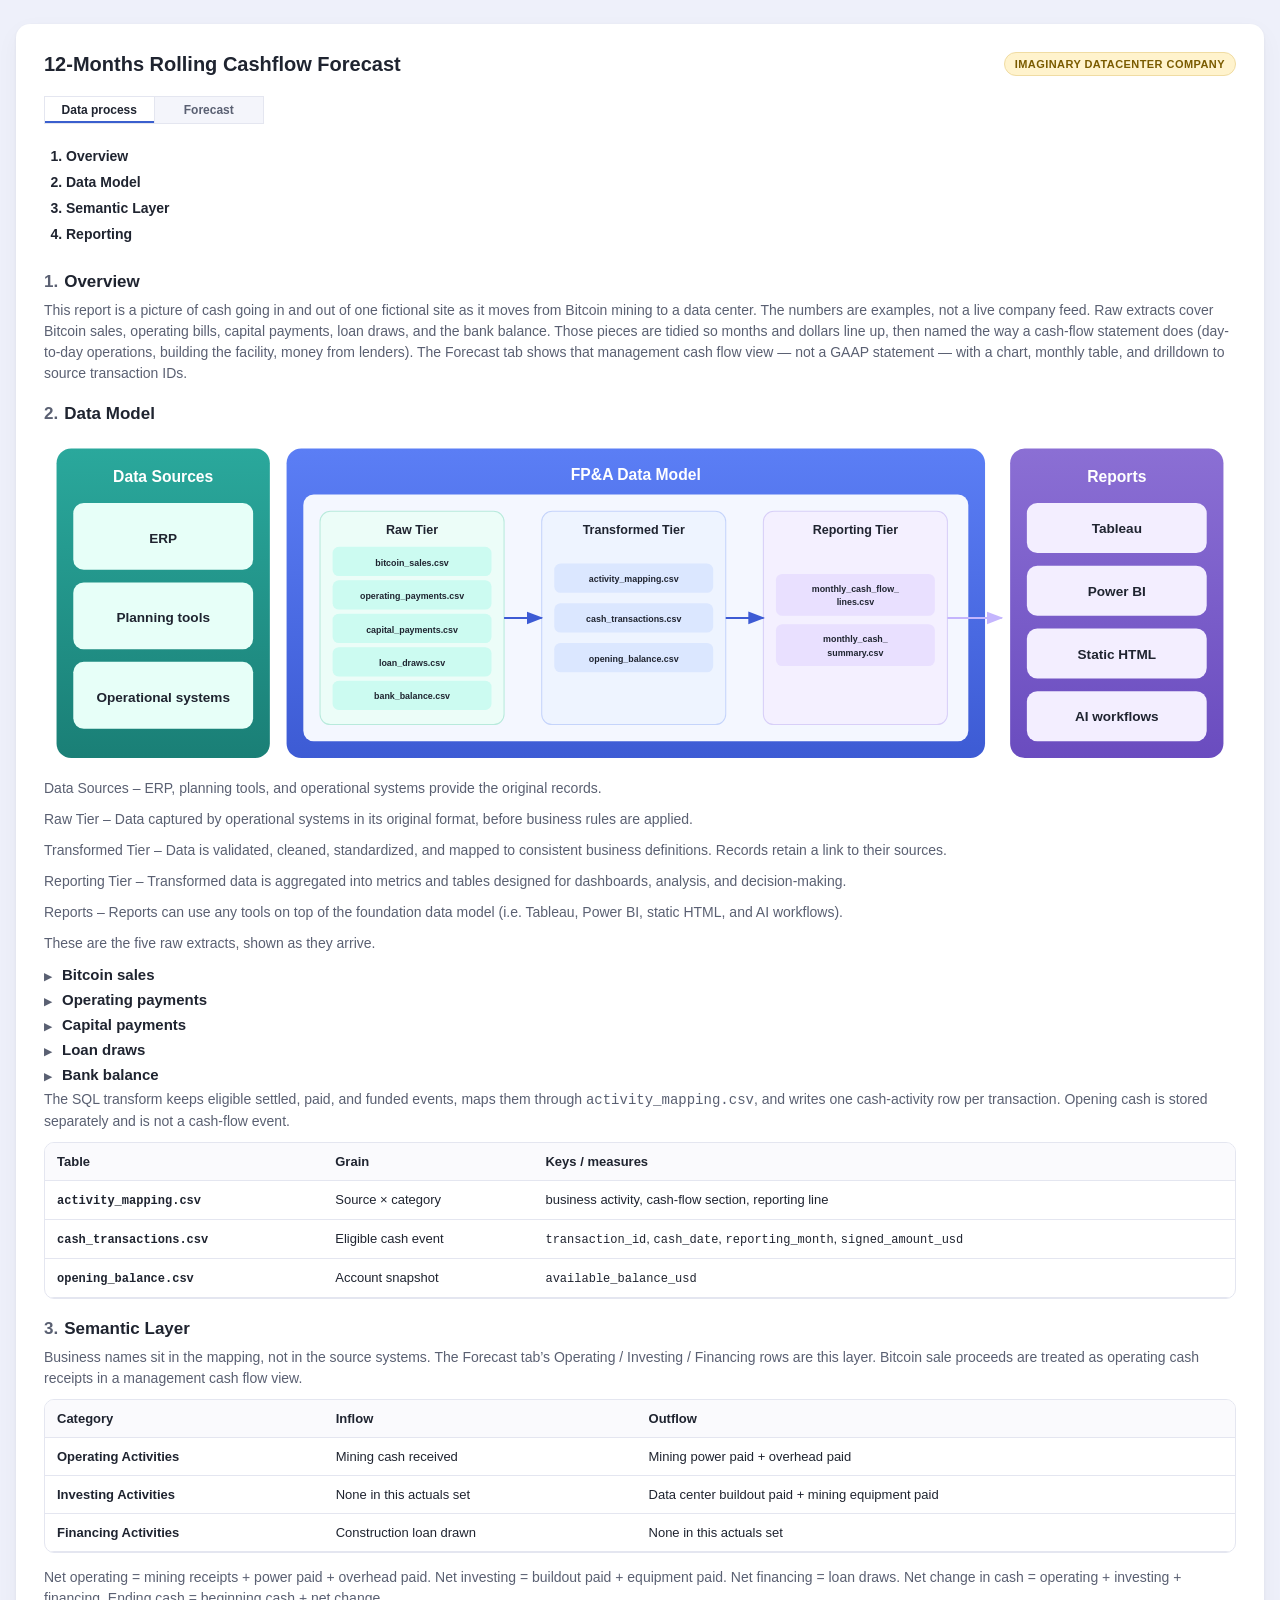
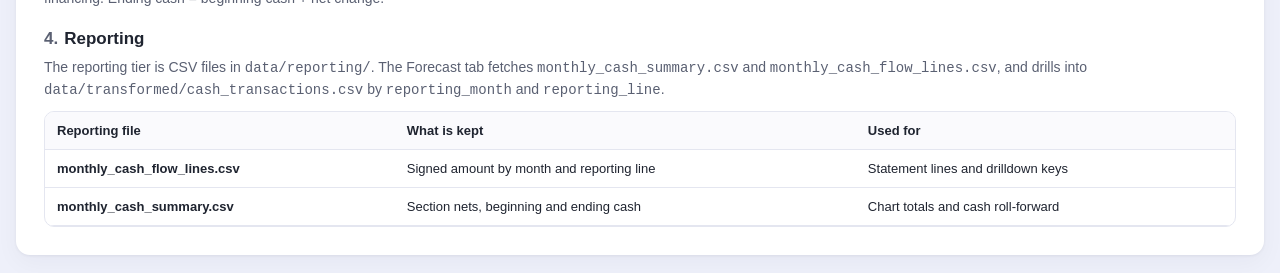
==== commit 0b0ba3e0: "Replace the JSON Python pipeline with CSV extracts and DuckDB SQL, and align the Data process diagra" ====
--- a/cashflow-forecast.html
+++ b/cashflow-forecast.html
@@ -18,7 +18,10 @@
     --cat-investing: #42e2b8;
     --cat-financing: #b4c5e4;
     --red-ink: #b3283d;
-    --neg-red: #fb3640;
+    --pos-bg: #d8f3e1;
+    --pos-ink: #1f7a45;
+    --neg-bg: #f8d4d2;
+    --neg-ink: #c13b3b;
     --radius: 14px;
   }
 
@@ -226,9 +229,28 @@
 
   table.detail-table tr.row-parent:hover td:first-child { color: var(--ink); }
 
-  table.detail-table tr.row-total td { font-weight: 600; }
-
-  table.detail-table td.cell-neg { color: var(--neg-red); }
+  table.detail-table td.cell-heat-pos {
+    background: var(--pos-bg);
+    color: var(--pos-ink);
+  }
+  table.detail-table td.cell-heat-neg {
+    background: var(--neg-bg);
+    color: var(--neg-ink);
+  }
+
+  table.detail-table td.cell-click {
+    cursor: pointer;
+    text-decoration: underline;
+    text-decoration-style: dotted;
+    text-underline-offset: 3px;
+  }
+  table.detail-table td.cell-click:hover { color: var(--blue-line); }
+
+  .drilldown { margin-top: 18px; }
+  .drilldown h3 {
+    font-size: 15px;
+    margin: 0 0 10px 0;
+  }
 
   .caret {
     display: inline-block;
@@ -243,8 +265,6 @@
     font-weight: 400;
     color: var(--ink-soft);
   }
-
-  table.detail-table tr.row-sub td.cell-neg { color: var(--neg-red); }
 
   table.detail-table tr.row-sub td:first-child {
     background: #fbfbff;
@@ -314,6 +334,38 @@
     outline-offset: -2px;
   }
 
+  .pipeline {
+    margin: 12px 0 8px 0;
+    width: 100%;
+    max-width: 1200px;
+  }
+  .pipeline svg {
+    display: block;
+    width: 100%;
+    max-width: 100%;
+    height: auto;
+    font-family: inherit;
+  }
+  .pipeline svg text {
+    font-family: inherit;
+    fill: var(--ink);
+    font-weight: 600;
+  }
+  .pipeline svg text.panel-title {
+    fill: #ffffff;
+    font-weight: 700;
+    font-size: 15px;
+  }
+  .pipeline svg text.card-label {
+    font-size: 13px;
+  }
+  .pipeline svg text.tier-title {
+    font-size: 12px;
+    font-weight: 700;
+  }
+  .pipeline svg text.file-label {
+    font-size: 8.5px;
+  }
   .process-lead {
     font-size: 14px;
     color: var(--ink-soft);
@@ -367,16 +419,32 @@
   table.process-map td:first-child { font-weight: 600; white-space: nowrap; }
   table.process-map code { font-size: 12px; }
 
-  .source-block { margin: 0 0 28px 0; }
-  .source-block h3 {
+  .source-block { margin: 0 0 4px 0; }
+  .source-block details { margin: 0; }
+  .source-block summary {
     font-size: 15px;
-    margin: 0 0 2px 0;
     font-weight: 700;
-  }
-  .source-block h4 {
-    font-size: 13px;
-    margin: 14px 0 8px 0;
-    font-weight: 700;
+    cursor: pointer;
+    list-style: none;
+    margin: 0;
+    padding: 2px 0;
+    user-select: none;
+  }
+  .source-block summary::-webkit-details-marker { display: none; }
+  .source-block summary::before {
+    content: "▶";
+    display: inline-block;
+    width: 12px;
+    margin-right: 6px;
+    color: var(--ink-soft);
+    font-size: 10px;
+  }
+  .source-block details[open] summary { margin-bottom: 8px; }
+  .source-block details[open] summary::before { content: "▼"; }
+  .source-block summary:hover { color: var(--blue-line); }
+  .source-block summary:focus-visible {
+    outline: 2px solid var(--blue-line);
+    outline-offset: 2px;
   }
   table.source-table {
     border-collapse: collapse;
@@ -394,6 +462,8 @@
     background: #fafafd;
     font-weight: 700;
   }
+  table.source-table td.num,
+  table.source-table th.num { text-align: right; font-variant-numeric: tabular-nums; }
 
   @media (max-width: 640px) {
     .dashboard-card { padding: 16px; }
@@ -406,7 +476,7 @@
   <div class="dashboard-card">
 
     <header class="dash-header">
-      <h1>12-Months Rolling Cash Flow Forecast</h1>
+      <h1>12-Months Rolling Cashflow Forecast</h1>
       <span class="illustrative-badge">Imaginary Datacenter Company</span>
     </header>
     <p class="load-error" id="loadError" hidden></p>
@@ -417,32 +487,6 @@
     </div>
 
     <div id="panel-forecast" role="tabpanel" aria-labelledby="tab-forecast" hidden>
-
-    <section class="control-panel">
-      <div class="scenario-row">
-        <span class="scenario-label">Scenario Modeling</span>
-      </div>
-
-      <div class="inputs-grid">
-        <div class="field" data-field="btcPrice">
-          <label for="in-btcPrice">BTC price ($)</label>
-          <input type="number" id="in-btcPrice" min="0" step="1000" />
-          <span class="error-msg">Must be 0 or greater.</span>
-        </div>
-
-        <div class="field" data-field="costOverrunPct">
-          <label for="in-costOverrunPct">Construction cost overrun (%)</label>
-          <input type="number" id="in-costOverrunPct" min="-100" step="1" />
-          <span class="error-msg">Must be -100 or greater.</span>
-        </div>
-
-        <div class="field" data-field="delayMonths">
-          <label for="in-delayMonths">Construction delay (months)</label>
-          <input type="number" id="in-delayMonths" min="0" max="24" step="1" />
-          <span class="error-msg">Must be a whole number, 0–24.</span>
-        </div>
-      </div>
-    </section>
 
     <section class="chart-section">
       <div class="chart-wrap">
@@ -464,6 +508,22 @@
           <tbody id="tableBody"></tbody>
         </table>
       </div>
+      <div id="drilldown" class="drilldown" hidden>
+        <h3 id="drilldownTitle">Source transactions</h3>
+        <div class="table-wrap">
+          <table class="source-table" id="drilldownTable">
+            <thead>
+              <tr>
+                <th>transaction_id</th>
+                <th>cash_date</th>
+                <th class="num">signed_amount_usd</th>
+                <th>source_file</th>
+              </tr>
+            </thead>
+            <tbody id="drilldownBody"></tbody>
+          </table>
+        </div>
+      </div>
     </section>
 
     </div>
@@ -471,7 +531,6 @@
     <div id="panel-process" role="tabpanel" aria-labelledby="tab-process">
       <ol class="process-outline">
         <li>Overview</li>
-        <li>Data Source</li>
         <li>Data Model</li>
         <li>Semantic Layer</li>
         <li>Reporting</li>
@@ -479,19 +538,103 @@
 
       <section class="process-section" id="proc-overview">
         <h2><span class="sec-num">1.</span>Overview</h2>
-        <p class="process-lead">This report is a picture of cash going in and out of one fictional site as it moves from Bitcoin mining to a data center. The numbers are examples, not a live company feed. Finance already has cash, bills, and loans; operations has how much Bitcoin the site still produces; commercial has when the data center should open and what it might earn; planning has “what if” assumptions like Bitcoin price and construction delay. Those pieces do not arrive in one language, so we first tidy them so months and dollars line up, then name them the way a cash-flow statement does (day-to-day operations, building the facility, money from lenders). Only after that do we assemble the Forecast tab — the chart and table you can click through. Changing Bitcoin price, cost overrun, or delay on that tab is like asking “what if?” without touching the original source files.</p>
+        <p class="process-lead">This report is a picture of cash going in and out of one fictional site as it moves from Bitcoin mining to a data center. The numbers are examples, not a live company feed. Raw extracts cover Bitcoin sales, operating bills, capital payments, loan draws, and the bank balance. Those pieces are tidied so months and dollars line up, then named the way a cash-flow statement does (day-to-day operations, building the facility, money from lenders). The Forecast tab shows that management cash flow view — not a GAAP statement — with a chart, monthly table, and drilldown to source transaction IDs.</p>
       </section>
 
-      <section class="process-section" id="proc-source">
-        <h2><span class="sec-num">2.</span>Data Source</h2>
-        <p class="process-lead">These are the live extracts from each source system, shown as they arrive — including extra columns the report does not use.</p>
+      <section class="process-section" id="proc-model">
+        <h2><span class="sec-num">2.</span>Data Model</h2>
+        <div class="pipeline">
+          <svg viewBox="0 0 1140 320" preserveAspectRatio="xMinYMin meet" role="img" aria-labelledby="pipelineTitle">
+            <title id="pipelineTitle">Data sources feed the FP&amp;A data model, which feeds reports</title>
+            <defs>
+              <linearGradient id="srcGrad" x1="0" y1="0" x2="0" y2="1">
+                <stop offset="0%" stop-color="#2aa89c"></stop>
+                <stop offset="100%" stop-color="#1a7f76"></stop>
+              </linearGradient>
+              <linearGradient id="modelGrad" x1="0" y1="0" x2="0" y2="1">
+                <stop offset="0%" stop-color="#5b7ef5"></stop>
+                <stop offset="100%" stop-color="#3d5bd4"></stop>
+              </linearGradient>
+              <linearGradient id="repGrad" x1="0" y1="0" x2="0" y2="1">
+                <stop offset="0%" stop-color="#8b6fd4"></stop>
+                <stop offset="100%" stop-color="#6a4cbf"></stop>
+              </linearGradient>
+              <marker id="pipeArrow" viewBox="0 0 10 10" refX="9" refY="5" markerWidth="8" markerHeight="8" orient="auto">
+                <path d="M 0 1.2 L 10 5 L 0 8.8 z" fill="#3d5bd4"></path>
+              </marker>
+              <marker id="pipeArrowLight" viewBox="0 0 10 10" refX="9" refY="5" markerWidth="8" markerHeight="8" orient="auto">
+                <path d="M 0 1.2 L 10 5 L 0 8.8 z" fill="#c4b5fd"></path>
+              </marker>
+            </defs>
+
+            <rect x="12" y="12" width="204" height="296" rx="14" fill="url(#srcGrad)"></rect>
+            <text x="114" y="44" text-anchor="middle" class="panel-title">Data Sources</text>
+            <rect x="28" y="64" width="172" height="64" rx="10" fill="#e7fff8"></rect>
+            <text x="114" y="102" text-anchor="middle" class="card-label">ERP</text>
+            <rect x="28" y="140" width="172" height="64" rx="10" fill="#e7fff8"></rect>
+            <text x="114" y="178" text-anchor="middle" class="card-label">Planning tools</text>
+            <rect x="28" y="216" width="172" height="64" rx="10" fill="#e7fff8"></rect>
+            <text x="114" y="254" text-anchor="middle" class="card-label">Operational systems</text>
+
+            <rect x="232" y="12" width="668" height="296" rx="14" fill="url(#modelGrad)"></rect>
+            <text x="566" y="42" text-anchor="middle" class="panel-title">FP&amp;A Data Model</text>
+            <rect x="248" y="56" width="636" height="236" rx="10" fill="#f4f7ff"></rect>
+
+            <rect x="264" y="72" width="176" height="204" rx="10" fill="#ecfdf8" stroke="#b8eadc"></rect>
+            <text x="352" y="94" text-anchor="middle" class="tier-title">Raw Tier</text>
+            <rect x="276" y="106" width="152" height="28" rx="6" fill="#ccfbf1"></rect>
+            <text x="352" y="124" text-anchor="middle" class="file-label">bitcoin_sales.csv</text>
+            <rect x="276" y="138" width="152" height="28" rx="6" fill="#ccfbf1"></rect>
+            <text x="352" y="156" text-anchor="middle" class="file-label">operating_payments.csv</text>
+            <rect x="276" y="170" width="152" height="28" rx="6" fill="#ccfbf1"></rect>
+            <text x="352" y="188" text-anchor="middle" class="file-label">capital_payments.csv</text>
+            <rect x="276" y="202" width="152" height="28" rx="6" fill="#ccfbf1"></rect>
+            <text x="352" y="220" text-anchor="middle" class="file-label">loan_draws.csv</text>
+            <rect x="276" y="234" width="152" height="28" rx="6" fill="#ccfbf1"></rect>
+            <text x="352" y="252" text-anchor="middle" class="file-label">bank_balance.csv</text>
+
+            <rect x="476" y="72" width="176" height="204" rx="10" fill="#eef4ff" stroke="#c5d4fb"></rect>
+            <text x="564" y="94" text-anchor="middle" class="tier-title">Transformed Tier</text>
+            <rect x="488" y="122" width="152" height="28" rx="6" fill="#dbe7ff"></rect>
+            <text x="564" y="140" text-anchor="middle" class="file-label">activity_mapping.csv</text>
+            <rect x="488" y="160" width="152" height="28" rx="6" fill="#dbe7ff"></rect>
+            <text x="564" y="178" text-anchor="middle" class="file-label">cash_transactions.csv</text>
+            <rect x="488" y="198" width="152" height="28" rx="6" fill="#dbe7ff"></rect>
+            <text x="564" y="216" text-anchor="middle" class="file-label">opening_balance.csv</text>
+
+            <rect x="688" y="72" width="176" height="204" rx="10" fill="#f4f0ff" stroke="#d8cff8"></rect>
+            <text x="776" y="94" text-anchor="middle" class="tier-title">Reporting Tier</text>
+            <rect x="700" y="132" width="152" height="40" rx="6" fill="#e9e0ff"></rect>
+            <text x="776" y="149" text-anchor="middle" class="file-label">monthly_cash_flow_</text>
+            <text x="776" y="162" text-anchor="middle" class="file-label">lines.csv</text>
+            <rect x="700" y="180" width="152" height="40" rx="6" fill="#e9e0ff"></rect>
+            <text x="776" y="197" text-anchor="middle" class="file-label">monthly_cash_</text>
+            <text x="776" y="210" text-anchor="middle" class="file-label">summary.csv</text>
+
+            <line x1="440" y1="174" x2="476" y2="174" stroke="#3d5bd4" stroke-width="2" marker-end="url(#pipeArrow)"></line>
+            <line x1="652" y1="174" x2="688" y2="174" stroke="#3d5bd4" stroke-width="2" marker-end="url(#pipeArrow)"></line>
+            <line x1="864" y1="174" x2="916" y2="174" stroke="#c4b5fd" stroke-width="2" marker-end="url(#pipeArrowLight)"></line>
+
+            <rect x="924" y="12" width="204" height="296" rx="14" fill="url(#repGrad)"></rect>
+            <text x="1026" y="44" text-anchor="middle" class="panel-title">Reports</text>
+            <rect x="940" y="64" width="172" height="48" rx="10" fill="#f3eeff"></rect>
+            <text x="1026" y="93" text-anchor="middle" class="card-label">Tableau</text>
+            <rect x="940" y="124" width="172" height="48" rx="10" fill="#f3eeff"></rect>
+            <text x="1026" y="153" text-anchor="middle" class="card-label">Power BI</text>
+            <rect x="940" y="184" width="172" height="48" rx="10" fill="#f3eeff"></rect>
+            <text x="1026" y="213" text-anchor="middle" class="card-label">Static HTML</text>
+            <rect x="940" y="244" width="172" height="48" rx="10" fill="#f3eeff"></rect>
+            <text x="1026" y="273" text-anchor="middle" class="card-label">AI workflows</text>
+          </svg>
+        </div>
+        <p class="process-lead">Data Sources – ERP, planning tools, and operational systems provide the original records.</p>
+        <p class="process-lead">Raw Tier – Data captured by operational systems in its original format, before business rules are applied.</p>
+        <p class="process-lead">Transformed Tier – Data is validated, cleaned, standardized, and mapped to consistent business definitions. Records retain a link to their sources.</p>
+        <p class="process-lead">Reporting Tier – Transformed data is aggregated into metrics and tables designed for dashboards, analysis, and decision-making.</p>
+        <p class="process-lead">Reports – Reports can use any tools on top of the foundation data model (i.e. Tableau, Power BI, static HTML, and AI workflows).</p>
+        <p class="process-lead">These are the five raw extracts, shown as they arrive.</p>
         <div id="sourceExtracts"></div>
-        <p class="process-lead" style="margin-top:14px">Left in raw and never promoted: vendor IDs, PO numbers, WBS, restricted-cash GL, online MW, CRM pipeline stage, term-loan interest rate.</p>
-      </section>
-
-      <section class="process-section" id="proc-model">
-        <h2><span class="sec-num">3.</span>Data Model</h2>
-        <p class="process-lead">The transform script types amounts as USD numbers, maps calendar dates to <code>YYYY-MM</code> and a forecast month index (October 2026 = 1), and writes one table per entity. Grain is site × forecast month unless noted.</p>
+        <p class="process-lead">The SQL transform keeps eligible settled, paid, and funded events, maps them through <code>activity_mapping.csv</code>, and writes one cash-activity row per transaction. Opening cash is stored separately and is not a cash-flow event.</p>
         <div class="table-wrap">
           <table class="process-map">
             <thead>
@@ -503,39 +646,19 @@
             </thead>
             <tbody>
               <tr>
-                <td><code>cash_position.json</code></td>
-                <td>As-of snapshot</td>
-                <td><code>starting_cash_usd</code></td>
+                <td><code>activity_mapping.csv</code></td>
+                <td>Source × category</td>
+                <td>business activity, cash-flow section, reporting line</td>
               </tr>
               <tr>
-                <td><code>opex.json</code></td>
-                <td>Monthly run-rate</td>
-                <td><code>other_fixed_opex_monthly_usd</code></td>
+                <td><code>cash_transactions.csv</code></td>
+                <td>Eligible cash event</td>
+                <td><code>transaction_id</code>, <code>cash_date</code>, <code>reporting_month</code>, <code>signed_amount_usd</code></td>
               </tr>
               <tr>
-                <td><code>construction_schedule.json</code></td>
-                <td>Payment month</td>
-                <td><code>forecast_month</code>, <code>amount_usd</code></td>
-              </tr>
-              <tr>
-                <td><code>mining_production.json</code></td>
-                <td>Site-month</td>
-                <td><code>btc</code>, <code>power_cost_per_btc_usd</code>, mining opex</td>
-              </tr>
-              <tr>
-                <td><code>data_center_plan.json</code></td>
-                <td>Site plan</td>
-                <td>Full-ramp revenue, base open month, ramp fractions</td>
-              </tr>
-              <tr>
-                <td><code>financing_events.json</code></td>
-                <td>Event</td>
-                <td><code>kind</code> (debt_draw / equity_funding), month, amount</td>
-              </tr>
-              <tr>
-                <td><code>planning_defaults.json</code></td>
-                <td>Scenario</td>
-                <td>Horizon, BTC price, overrun %, delay months</td>
+                <td><code>opening_balance.csv</code></td>
+                <td>Account snapshot</td>
+                <td><code>available_balance_usd</code></td>
               </tr>
             </tbody>
           </table>
@@ -543,92 +666,67 @@
       </section>
 
       <section class="process-section" id="proc-semantic">
-        <h2><span class="sec-num">4.</span>Semantic Layer</h2>
-        <p class="process-lead">Business names and driver math sit here — not in the source systems. The Forecast tab’s Operating / Investing / Financing rows and the three scenario knobs are this layer. Category labels and colors are stored on the reporting mart because they are presentation for this report, not ERP fields.</p>
+        <h2><span class="sec-num">3.</span>Semantic Layer</h2>
+        <p class="process-lead">Business names sit in the mapping, not in the source systems. The Forecast tab’s Operating / Investing / Financing rows are this layer. Bitcoin sale proceeds are treated as operating cash receipts in a management cash flow view.</p>
         <div class="table-wrap">
           <table class="process-map">
             <thead>
               <tr>
                 <th>Category</th>
-                <th>Inflow driver</th>
-                <th>Outflow driver</th>
+                <th>Inflow</th>
+                <th>Outflow</th>
               </tr>
             </thead>
             <tbody>
               <tr>
                 <td>Operating Activities</td>
-                <td>Bitcoin sales + data center customer payments</td>
-                <td>Mining costs + other fixed operating costs</td>
+                <td>Mining cash received</td>
+                <td>Mining power paid + overhead paid</td>
               </tr>
               <tr>
                 <td>Investing Activities</td>
-                <td>Not modeled (always $0)</td>
-                <td>Construction payments × (1 + overrun %), shifted by delay</td>
+                <td>None in this actuals set</td>
+                <td>Data center buildout paid + mining equipment paid</td>
               </tr>
               <tr>
                 <td>Financing Activities</td>
-                <td>Debt draws + equity funding</td>
-                <td>Not modeled (always $0)</td>
+                <td>Construction loan drawn</td>
+                <td>None in this actuals set</td>
               </tr>
             </tbody>
           </table>
         </div>
         <p class="process-lead" style="margin-top:14px">
-          Bitcoin sales[m] = BTC produced[m] × BTC price.
-          Mining costs[m] = BTC produced[m] × power cost per BTC + other mining opex.
-          Net cash flow = total inflow − total outflow.
-          Ending cash = beginning cash + net.
-          Editable in the UI: BTC price, construction cost overrun %, construction delay. Everything else is a fixed assumption.
+          Net operating = mining receipts + power paid + overhead paid.
+          Net investing = buildout paid + equipment paid.
+          Net financing = loan draws.
+          Net change in cash = operating + investing + financing.
+          Ending cash = beginning cash + net change.
         </p>
       </section>
 
       <section class="process-section" id="proc-reporting">
-        <h2><span class="sec-num">5.</span>Reporting</h2>
-        <p class="process-lead">The reporting tier is a single mart, <code>data/reporting/cashflow-forecast.json</code>, shaped for this dashboard only: <code>forecast</code>, <code>defaultInputs</code>, <code>fixedAssumptions</code>, <code>mining</code>, <code>construction</code>, <code>dataCenter</code>, <code>otherFixedOpexMonthly</code>, <code>cashFlowCategories</code>. The Forecast tab fetches that file, recalculates on input change, and renders stacked O/I/F bars, a net cash-flow line, and the monthly detail table.</p>
+        <h2><span class="sec-num">4.</span>Reporting</h2>
+        <p class="process-lead">The reporting tier is CSV files in <code>data/reporting/</code>. The Forecast tab fetches <code>monthly_cash_summary.csv</code> and <code>monthly_cash_flow_lines.csv</code>, and drills into <code>data/transformed/cash_transactions.csv</code> by <code>reporting_month</code> and <code>reporting_line</code>.</p>
         <div class="table-wrap">
           <table class="process-map">
             <thead>
               <tr>
-                <th>Data source</th>
+                <th>Reporting file</th>
                 <th>What is kept</th>
-                <th>Reporting field</th>
+                <th>Used for</th>
               </tr>
             </thead>
             <tbody>
               <tr>
-                <td>erp_finance.json</td>
-                <td>GL 100100 operating cash</td>
-                <td><code>fixedAssumptions.startingCash</code></td>
+                <td>monthly_cash_flow_lines.csv</td>
+                <td>Signed amount by month and reporting line</td>
+                <td>Statement lines and drilldown keys</td>
               </tr>
               <tr>
-                <td>erp_finance.json</td>
-                <td>CC-GNA-001 monthly G&amp;A</td>
-                <td><code>otherFixedOpexMonthly</code></td>
-              </tr>
-              <tr>
-                <td>erp_finance.json</td>
-                <td>AP construction pay dates</td>
-                <td><code>construction.baselinePaymentsByMonth</code></td>
-              </tr>
-              <tr>
-                <td>erp_finance.json</td>
-                <td>Term loan / equity events</td>
-                <td><code>debtDrawAmount/Month</code>, <code>equityFundingAmount/Month</code></td>
-              </tr>
-              <tr>
-                <td>mining_ops.json</td>
-                <td>BTC produced, power, mining opex</td>
-                <td><code>mining.*</code></td>
-              </tr>
-              <tr>
-                <td>dc_commercial.json</td>
-                <td>Full-ramp $, April 2027 open, ramp curve</td>
-                <td><code>dcMonthlyRevenueFullRamp</code>, <code>dcBaseOpenMonth</code>, ramp fractions</td>
-              </tr>
-              <tr>
-                <td>planning.json</td>
-                <td>Horizon; BTC 84000, overrun 8, delay 0</td>
-                <td><code>forecast</code> + <code>defaultInputs</code></td>
+                <td>monthly_cash_summary.csv</td>
+                <td>Section nets, beginning and ending cash</td>
+                <td>Chart totals and cash roll-forward</td>
               </tr>
             </tbody>
           </table>
@@ -640,187 +738,129 @@
 </div>
 
 <script>
-/* Report logic. Assumptions load from the reporting-tier mart. */
-
-const DATA_URL = "data/reporting/cashflow-forecast.json";
-const FIELD_KEYS = ["btcPrice", "costOverrunPct", "delayMonths"];
-
-let DATA;
-let DEFAULT_INPUTS;
-let FIXED_ASSUMPTIONS;
-let CASH_FLOW_CATEGORIES;
+/* Report logic. Monthly actuals load from the reporting-tier CSV mart. */
+
+const REPORTING_DIR = "data/reporting/";
+const TRANSFORMED_DIR = "data/transformed/";
+const MONTH_NAMES = ["Jan","Feb","Mar","Apr","May","Jun","Jul","Aug","Sep","Oct","Nov","Dec"];
+const CASH_FLOW_CATEGORIES = [
+  { label: "Operating Activities", color: "var(--cat-operating)", inflowKey: "operatingInflow", outflowKey: "operatingOutflow" },
+  { label: "Investing Activities", color: "var(--cat-investing)", inflowKey: "investingInflow", outflowKey: "investingOutflow" },
+  { label: "Financing Activities", color: "var(--cat-financing)", inflowKey: "financingInflow", outflowKey: "financingOutflow" }
+];
+const STATEMENT_SECTIONS = [
+  {
+    id: "operating",
+    label: "Operating Activities",
+    color: "var(--cat-operating)",
+    netKey: "netOperating",
+    lines: ["Mining cash received", "Mining power paid", "Overhead paid"]
+  },
+  {
+    id: "investing",
+    label: "Investing Activities",
+    color: "var(--cat-investing)",
+    netKey: "netInvesting",
+    lines: ["Data center buildout paid", "Mining equipment paid"]
+  },
+  {
+    id: "financing",
+    label: "Financing Activities",
+    color: "var(--cat-financing)",
+    netKey: "netFinancing",
+    lines: ["Construction loan drawn"]
+  }
+];
+
 let NUM_MONTHS;
-let FORECAST_START_YEAR;
-let FORECAST_START_MONTH;
+let MONTH_KEYS;
 let MONTH_LABELS;
-
-let inflowExpanded = true;
-let outflowExpanded = true;
+let TRANSACTIONS = [];
 let lastForecast = null;
-
-function applyConfig(cfg) {
-  DATA = {
-    mining: cfg.mining,
-    construction: cfg.construction,
-    dataCenter: cfg.dataCenter,
-    otherFixedOpexMonthly: cfg.otherFixedOpexMonthly
-  };
-  DEFAULT_INPUTS = cfg.defaultInputs;
-  FIXED_ASSUMPTIONS = cfg.fixedAssumptions;
-  CASH_FLOW_CATEGORIES = cfg.cashFlowCategories;
-  NUM_MONTHS = cfg.forecast.numMonths;
-  FORECAST_START_YEAR = cfg.forecast.startYear;
-  FORECAST_START_MONTH = cfg.forecast.startMonth;
-  MONTH_LABELS = buildMonthLabels();
-}
-
-function buildMonthLabels() {
-  const labels = [];
-  for (let i = 0; i < NUM_MONTHS; i++) {
-    let m = FORECAST_START_MONTH + i;
-    let y = FORECAST_START_YEAR;
-    while (m > 12) { m -= 12; y += 1; }
-    labels.push(String(m).padStart(2, "0") + "/" + y);
-  }
-  return labels;
+const sectionExpanded = { operating: true, investing: true, financing: true };
+
+function monthLabel(iso) {
+  const parts = String(iso).split("-");
+  return MONTH_NAMES[Number(parts[1]) - 1] + " " + parts[0];
 }
 
 function showLoadError(err) {
   const el = document.getElementById("loadError");
   el.hidden = false;
-  el.textContent = "Could not load data/reporting/cashflow-forecast.json. From the repo root run python scripts/build_report_data.py, then python -m http.server 8000, and open /cashflow-forecast.html. Browsers block fetch() from file://. " + (err && err.message ? err.message : "");
-}
-
-/* ============================================================
-   Validation — clamps impossible values so the chart never
-   breaks on bad input.
-   ============================================================ */
-function validateInputs(raw) {
-  const out = {};
-  const errors = {};
-
-  function numOrDefault(v, fallback) {
-    const n = Number(v);
-    return Number.isFinite(n) ? n : fallback;
-  }
-
-  let btcPrice = numOrDefault(raw.btcPrice, 0);
-  if (btcPrice < 0) { btcPrice = 0; errors.btcPrice = true; }
-  out.btcPrice = btcPrice;
-
-  let overrun = numOrDefault(raw.costOverrunPct, 0);
-  if (overrun < -100) { overrun = -100; errors.costOverrunPct = true; }
-  out.costOverrunPct = overrun;
-
-  let delay = Math.round(numOrDefault(raw.delayMonths, 0));
-  if (delay < 0) { delay = 0; errors.delayMonths = true; }
-  if (delay > 24) { delay = 24; errors.delayMonths = true; }
-  out.delayMonths = delay;
-
-  return { values: out, errors: errors };
-}
-
-/* ============================================================
-   Forecast engine
-   ============================================================ */
-function computeForecast(inputs) {
-  const prod = DATA.mining.btcProductionByMonth;
-  const powerCostPerBtc = DATA.mining.powerCostPerBtc;
-  const otherMiningOpex = DATA.mining.otherMiningOpexMonthly;
-  const otherFixedOpex = DATA.otherFixedOpexMonthly;
-
-  const bitcoinSales = new Array(NUM_MONTHS).fill(0);
-  const miningCosts = new Array(NUM_MONTHS).fill(0);
-  for (let i = 0; i < NUM_MONTHS; i++) {
-    bitcoinSales[i] = prod[i] * inputs.btcPrice;
-    miningCosts[i] = prod[i] * powerCostPerBtc + otherMiningOpex;
-  }
-
-  // Construction payments, shifted by the delay. Baseline payment for
-  // month (i+1) moves to month (i+1+delay). Anything that shifts past
-  // month 12 falls outside the displayed window and is dropped (not
-  // rolled into month 12) — see README "Delay handling".
-  const constructionPayments = new Array(NUM_MONTHS).fill(0);
-  const overrunMult = 1 + inputs.costOverrunPct / 100;
-  DATA.construction.baselinePaymentsByMonth.forEach((amount, idx) => {
-    const baseMonth = idx + 1;
-    const shiftedMonth = baseMonth + inputs.delayMonths;
-    if (shiftedMonth >= 1 && shiftedMonth <= NUM_MONTHS) {
-      constructionPayments[shiftedMonth - 1] += amount * overrunMult;
-    }
-  });
-
-  // Data center revenue ramp, opening shifted by the same delay.
-  const dcOpenMonth = inputs.dcBaseOpenMonth + inputs.delayMonths;
-  const rampFractions = DATA.dataCenter.rampFractionsAfterOpen;
-  const dataCenterPayments = new Array(NUM_MONTHS).fill(0);
-  for (let m = 1; m <= NUM_MONTHS; m++) {
-    if (m < dcOpenMonth) continue;
-    const k = m - dcOpenMonth;
-    const fraction = k < rampFractions.length ? rampFractions[k] : 1.0;
-    dataCenterPayments[m - 1] = inputs.dcMonthlyRevenueFullRamp * fraction;
-  }
-
-  const debtDraws = new Array(NUM_MONTHS).fill(0);
-  debtDraws[inputs.debtDrawMonth - 1] += inputs.debtDrawAmount;
-
-  const equityFunding = new Array(NUM_MONTHS).fill(0);
-  equityFunding[inputs.equityFundingMonth - 1] += inputs.equityFundingAmount;
-
-  // Group the underlying line items into the three Operating/Investing/
-  // Financing Activities categories shown on the chart and in the Monthly
-  // Detail table, on both the inflow and outflow side.
-  const operatingInflow = new Array(NUM_MONTHS).fill(0);
-  const investingInflow = new Array(NUM_MONTHS).fill(0);
-  const financingInflow = new Array(NUM_MONTHS).fill(0);
-  const operatingOutflow = new Array(NUM_MONTHS).fill(0);
-  const investingOutflow = new Array(NUM_MONTHS).fill(0);
-  const financingOutflow = new Array(NUM_MONTHS).fill(0);
-  for (let i = 0; i < NUM_MONTHS; i++) {
-    operatingInflow[i] = bitcoinSales[i] + dataCenterPayments[i];
-    financingInflow[i] = debtDraws[i] + equityFunding[i];
-    operatingOutflow[i] = miningCosts[i] + otherFixedOpex;
-    investingOutflow[i] = constructionPayments[i];
-  }
-
-  const inflow = new Array(NUM_MONTHS).fill(0);
-  const outflow = new Array(NUM_MONTHS).fill(0);
-  const net = new Array(NUM_MONTHS).fill(0);
-  const ending = new Array(NUM_MONTHS).fill(0);
-
-  let runningBegin = inputs.startingCash;
-  for (let i = 0; i < NUM_MONTHS; i++) {
-    inflow[i] = operatingInflow[i] + investingInflow[i] + financingInflow[i];
-    outflow[i] = operatingOutflow[i] + investingOutflow[i] + financingOutflow[i];
-    net[i] = inflow[i] - outflow[i];
-    ending[i] = runningBegin + net[i];
-    runningBegin = ending[i];
-  }
+  el.textContent = "Could not load reporting CSVs. From the repo root run python scripts/run_sql.py, then python -m http.server 8000, and open /cashflow-forecast.html. Browsers block fetch() from file://. " + (err && err.message ? err.message : "");
+}
+
+function col(rows, key) {
+  return rows.map(r => num(r[key]));
+}
+
+function lineSeries(lines, months, reportingLine) {
+  return months.map(month => {
+    const row = lines.find(r => r.reporting_month === month && r.reporting_line === reportingLine);
+    return row ? num(row.signed_amount_usd) : 0;
+  });
+}
+
+function buildForecast(summary, lines, transactions) {
+  summary = summary.slice().sort((a, b) => String(a.reporting_month).localeCompare(String(b.reporting_month)));
+  const months = summary.map(r => r.reporting_month);
+  NUM_MONTHS = months.length;
+  MONTH_KEYS = months;
+  MONTH_LABELS = months.map(monthLabel);
+  TRANSACTIONS = transactions || [];
+
+  const operatingInflow = col(summary, "mining_cash_received");
+  const operatingOutflow = summary.map(r => -(num(r.mining_power_paid) + num(r.overhead_paid)));
+  const investingInflow = months.map(() => 0);
+  const investingOutflow = summary.map(r => -(num(r.data_center_buildout_paid) + num(r.mining_equipment_paid)));
+  const financingInflow = col(summary, "construction_loan_drawn");
+  const financingOutflow = months.map(() => 0);
+  const inflow = months.map((_, i) => operatingInflow[i] + investingInflow[i] + financingInflow[i]);
+  const outflow = months.map((_, i) => operatingOutflow[i] + investingOutflow[i] + financingOutflow[i]);
+
+  const lineValues = {};
+  STATEMENT_SECTIONS.forEach(section => {
+    section.lines.forEach(name => {
+      lineValues[name] = lineSeries(lines, months, name);
+    });
+  });
 
   return {
-    operatingInflow, investingInflow, financingInflow,
-    operatingOutflow, investingOutflow, financingOutflow,
-    inflow, outflow, net, ending
+    months: months,
+    operatingInflow: operatingInflow,
+    investingInflow: investingInflow,
+    financingInflow: financingInflow,
+    operatingOutflow: operatingOutflow,
+    investingOutflow: investingOutflow,
+    financingOutflow: financingOutflow,
+    inflow: inflow,
+    outflow: outflow,
+    net: col(summary, "net_change_in_cash"),
+    beginning: col(summary, "beginning_cash"),
+    ending: col(summary, "ending_cash"),
+    netOperating: col(summary, "net_operating_cash_flow"),
+    netInvesting: col(summary, "net_investing_cash_flow"),
+    netFinancing: col(summary, "net_financing_cash_flow"),
+    lineValues: lineValues
   };
 }
 
-/* ============================================================
-   Formatting
-   ============================================================ */
-// Negative amounts use accounting-style parentheses, e.g. -1510000 -> "($1.51M)".
 function fmtMoney(v) {
-  const abs = Math.abs(v);
-  let formatted;
-  if (abs >= 1e6) formatted = "$" + (abs / 1e6).toFixed(2) + "M";
-  else if (abs >= 1e3) formatted = "$" + (abs / 1e3).toFixed(2) + "k";
-  else formatted = "$" + abs.toFixed(0);
+  const formatted = "$" + (Math.abs(v) / 1e6).toFixed(2) + "M";
   return v < 0 ? "(" + formatted + ")" : formatted;
 }
 
-// Table cell helper: negative values get the cell-neg class (red text) —
-// the only color-coding the table uses.
-function fmtCell(v) {
-  return `<td${v < 0 ? ' class="cell-neg"' : ""}>${fmtMoney(v)}</td>`;
+function fmtHeatCell(v) {
+  const cls = v < 0 ? "cell-heat-neg" : "cell-heat-pos";
+  return `<td class="${cls}">${fmtMoney(v)}</td>`;
+}
+
+function fmtCell(v, click) {
+  const cls = click ? ` class="cell-click"` : "";
+  const data = click
+    ? ` data-month="${click.month}" data-line="${escapeHtml(click.line)}"`
+    : "";
+  return `<td${cls}${data}>${fmtMoney(v)}</td>`;
 }
 
 function fmtAxis(v) {
@@ -829,9 +869,6 @@
   return sign + "$" + Math.abs(m).toFixed(0) + "M";
 }
 
-/* ============================================================
-   "Nice numbers" axis ticks
-   ============================================================ */
 function niceNumber(range, round) {
   const exponent = Math.floor(Math.log10(range));
   const fraction = range / Math.pow(10, exponent);
@@ -850,27 +887,17 @@
   return niceFraction * Math.pow(10, exponent);
 }
 
-// The max is kept at the exact data max (not rounded up to the next nice
-// number) so the y-axis top aligns with the tallest bar instead of leaving
-// empty headroom above it. The min still gets a little nice-rounded
-// padding below the lowest bar for readability.
 function niceTicks(min, max, tickCount) {
   if (min === max) { min -= 1; max += 1; }
   const range = niceNumber(max - min, false);
   const step = niceNumber(range / (tickCount - 1), true);
   const niceMin = Math.floor(min / step) * step;
   const ticks = [];
-  // Skip a step-tick that would land too close to the exact max (avoids its
-  // label crowding into the top value ticker).
   for (let t = niceMin; t < max - step * 0.3; t += step) ticks.push(Math.round(t));
   ticks.push(Math.round(max));
   return { min: niceMin, max: max, ticks };
 }
 
-/* ============================================================
-   Chart rendering (plain SVG, no external chart library —
-   keeps the file fully self-contained for offline / double-click use)
-   ============================================================ */
 function renderChart(forecast) {
   const svg = document.getElementById("chartSvg");
   const W = 1180, H = 360;
@@ -889,21 +916,16 @@
 
   const monthSlot = plotW / NUM_MONTHS;
   const barWidth = monthSlot * 0.5;
-
   let svgParts = [];
 
-  // gridlines + axis labels
   ticks.forEach(t => {
     const y = yFor(t);
     svgParts.push(`<line x1="${marginLeft}" y1="${y}" x2="${W - marginRight}" y2="${y}" stroke="${t === 0 ? '#cfd2e0' : '#eceef6'}" stroke-width="${t === 0 ? 1.5 : 1}" />`);
     svgParts.push(`<text x="${marginLeft - 10}" y="${y + 4}" text-anchor="end" font-size="11" fill="#8b90a0">${fmtAxis(t)}</text>`);
   });
 
-  // bars + month labels
   for (let i = 0; i < NUM_MONTHS; i++) {
     const x = marginLeft + i * monthSlot + (monthSlot - barWidth) / 2;
-
-    // Cash Inflow bar stacks the three categories bottom-to-top above zero.
     let cumIn = 0;
     CASH_FLOW_CATEGORIES.forEach(cat => {
       const segVal = forecast[cat.inflowKey][i];
@@ -914,8 +936,6 @@
       }
       cumIn += segVal;
     });
-
-    // Cash Outflow bar stacks the same three categories bottom-to-top below zero.
     let cumOut = 0;
     CASH_FLOW_CATEGORIES.forEach(cat => {
       const segVal = forecast[cat.outflowKey][i];
@@ -926,148 +946,173 @@
       }
       cumOut += segVal;
     });
-
-    // Value tickers: total Cash Inflow above the bar, total Cash Outflow below it.
     if (cumIn > 0) {
       svgParts.push(`<text x="${x + barWidth / 2}" y="${yFor(cumIn) - 6}" text-anchor="middle" font-size="10" font-weight="600" fill="var(--ink-soft)">${fmtMoney(cumIn)}</text>`);
     }
     if (cumOut > 0) {
       svgParts.push(`<text x="${x + barWidth / 2}" y="${yFor(-cumOut) + 14}" text-anchor="middle" font-size="10" font-weight="600" fill="var(--ink-soft)">${fmtMoney(-cumOut)}</text>`);
     }
-
     svgParts.push(`<text x="${x + barWidth / 2}" y="${H - marginBottom + 34}" text-anchor="middle" font-size="11" fill="#8b90a0">${MONTH_LABELS[i]}</text>`);
   }
 
-  // net cash flow dashed line
   const linePoints = forecast.net.map((v, i) => {
     const x = marginLeft + i * monthSlot + monthSlot / 2;
-    const y = yFor(v);
-    return `${x},${y}`;
+    return `${x},${yFor(v)}`;
   });
   svgParts.push(`<polyline points="${linePoints.join(" ")}" fill="none" stroke="var(--net-line)" stroke-width="2.5" stroke-dasharray="6,5" />`);
   forecast.net.forEach((v, i) => {
     const x = marginLeft + i * monthSlot + monthSlot / 2;
-    const y = yFor(v);
-    svgParts.push(`<circle cx="${x}" cy="${y}" r="3.5" fill="var(--net-line)"><title>${MONTH_LABELS[i]} Net Cash Flow: ${fmtMoney(v)}</title></circle>`);
+    svgParts.push(`<circle cx="${x}" cy="${yFor(v)}" r="3.5" fill="var(--net-line)"><title>${MONTH_LABELS[i]} Net Cash Flow: ${fmtMoney(v)}</title></circle>`);
   });
 
   svg.setAttribute("viewBox", `0 0 ${W} ${H}`);
   svg.innerHTML = svgParts.join("\n");
 }
 
-/* ============================================================
-   Table + summary rendering
-   ============================================================ */
-function renderDrilldownRow(forecast, rowId, label, totalValues, expanded, direction) {
-  // direction is "inflow" or "outflow" — selects the matching
-  // "<direction>Key" / "<direction>WhatItRepresents" / "<direction>Driver"
-  // properties on each entry in CASH_FLOW_CATEGORIES.
-  const keyProp = direction + "Key";
-  const whatProp = direction + "WhatItRepresents";
-  const driverProp = direction + "Driver";
-  const sign = direction === "outflow" ? -1 : 1;
-
-  const caret = expanded ? "▾" : "▸";
-  const totalCells = totalValues.map(v => fmtCell(v)).join("");
-  let html = `<tr class="row-parent row-total" id="${rowId}"><td><span class="caret">${caret}</span>${label}</td>${totalCells}</tr>`;
-
-  if (expanded) {
-    CASH_FLOW_CATEGORIES.forEach(cat => {
-      const title = `${cat[whatProp]} — driver: ${cat[driverProp]}`;
-      const cells = forecast[cat[keyProp]].map(v => fmtCell(sign * v)).join("");
-      html += `<tr class="row-sub"><td title="${title}"><span class="cat-dot" style="background:${cat.color}"></span>${cat.label}</td>${cells}</tr>`;
-    });
-  }
-  return html;
+function showDrilldown(month, line) {
+  const host = document.getElementById("drilldown");
+  const title = document.getElementById("drilldownTitle");
+  const body = document.getElementById("drilldownBody");
+  const rows = TRANSACTIONS.filter(r => r.reporting_month === month && r.reporting_line === line)
+    .sort((a, b) => String(a.cash_date).localeCompare(String(b.cash_date)));
+  title.textContent = monthLabel(month) + " · " + line;
+  if (!rows.length) {
+    body.innerHTML = `<tr><td colspan="4">No source transactions this month.</td></tr>`;
+  } else {
+    body.innerHTML = rows.map(r =>
+      `<tr><td>${escapeHtml(r.transaction_id)}</td><td>${escapeHtml(r.cash_date)}</td><td class="num">${fmtMoney(num(r.signed_amount_usd))}</td><td>${escapeHtml(r.source_file)}</td></tr>`
+    ).join("");
+  }
+  host.hidden = false;
 }
 
 function renderTable(forecast) {
   const headRow = document.getElementById("tableHeadRow");
   headRow.innerHTML = "<th>&nbsp;</th>" + MONTH_LABELS.map(m => `<th>${m}</th>`).join("");
 
-  let html = renderDrilldownRow(forecast, "inflowToggleRow", "Cash Inflow", forecast.inflow, inflowExpanded, "inflow");
-  html += renderDrilldownRow(forecast, "outflowToggleRow", "Cash Outflow", forecast.outflow.map(v => -v), outflowExpanded, "outflow");
-
-  const otherRows = [
-    { label: "Net Cash Flow", values: forecast.net },
-    { label: "Ending Cash Balance", values: forecast.ending }
-  ];
-
-  html += otherRows.map(row => {
-    const cells = row.values.map(v => fmtCell(v)).join("");
-    return `<tr class="row-total"><td>${row.label}</td>${cells}</tr>`;
-  }).join("");
+  let html = `<tr class="row-total"><td>Beginning cash</td>${forecast.beginning.map(v => fmtCell(v)).join("")}</tr>`;
+  STATEMENT_SECTIONS.forEach(section => {
+    const expanded = sectionExpanded[section.id];
+    const caret = expanded ? "▾" : "▸";
+    const netCells = forecast[section.netKey].map(v => fmtCell(v)).join("");
+    html += `<tr class="row-parent row-total" data-section="${section.id}"><td><span class="caret">${caret}</span>${section.label}</td>${netCells}</tr>`;
+    if (expanded) {
+      section.lines.forEach(name => {
+        const cells = forecast.lineValues[name].map((v, i) =>
+          fmtCell(v, { month: forecast.months[i], line: name })
+        ).join("");
+        html += `<tr class="row-sub"><td><span class="cat-dot" style="background:${section.color}"></span>${name}</td>${cells}</tr>`;
+      });
+    }
+  });
+  html += `<tr class="row-total"><td>Net change in cash</td>${forecast.net.map(v => fmtHeatCell(v)).join("")}</tr>`;
+  html += `<tr class="row-total"><td>Ending cash</td>${forecast.ending.map(v => fmtHeatCell(v)).join("")}</tr>`;
 
   const body = document.getElementById("tableBody");
   body.innerHTML = html;
 
-  document.getElementById("inflowToggleRow").addEventListener("click", () => {
-    inflowExpanded = !inflowExpanded;
+  body.querySelectorAll("tr.row-parent").forEach(row => {
+    row.addEventListener("click", () => {
+      const id = row.getAttribute("data-section");
+      sectionExpanded[id] = !sectionExpanded[id];
+      renderTable(lastForecast);
+    });
+  });
+  body.querySelectorAll("td.cell-click").forEach(cell => {
+    cell.addEventListener("click", event => {
+      event.stopPropagation();
+      showDrilldown(cell.getAttribute("data-month"), cell.getAttribute("data-line"));
+    });
+  });
+}
+
+function parseCSV(text) {
+  const rows = [];
+  let row = [];
+  let cell = "";
+  let i = 0;
+  let inQuotes = false;
+  const src = text.replace(/^\uFEFF/, "");
+  while (i < src.length) {
+    const ch = src[i];
+    if (inQuotes) {
+      if (ch === '"') {
+        if (src[i + 1] === '"') { cell += '"'; i += 2; continue; }
+        inQuotes = false;
+        i += 1;
+        continue;
+      }
+      cell += ch;
+      i += 1;
+      continue;
+    }
+    if (ch === '"') { inQuotes = true; i += 1; continue; }
+    if (ch === ",") { row.push(cell); cell = ""; i += 1; continue; }
+    if (ch === "\r") { i += 1; continue; }
+    if (ch === "\n") { row.push(cell); rows.push(row); row = []; cell = ""; i += 1; continue; }
+    cell += ch;
+    i += 1;
+  }
+  if (cell.length || row.length) { row.push(cell); rows.push(row); }
+  if (!rows.length) return [];
+  const headers = rows[0];
+  return rows.slice(1).filter(r => r.some(v => String(v).trim() !== "")).map(r => {
+    const obj = {};
+    headers.forEach((h, idx) => { obj[h] = r[idx] !== undefined ? r[idx] : ""; });
+    return obj;
+  });
+}
+
+function fetchCsv(path) {
+  return fetch(path).then(res => {
+    if (!res.ok) throw new Error(path + " HTTP " + res.status);
+    return res.text().then(parseCSV);
+  });
+}
+
+function num(v) {
+  const n = Number(v);
+  return Number.isFinite(n) ? n : 0;
+}
+
+function loadReportingMart() {
+  return Promise.all([
+    fetchCsv(REPORTING_DIR + "monthly_cash_summary.csv"),
+    fetchCsv(REPORTING_DIR + "monthly_cash_flow_lines.csv"),
+    fetchCsv(TRANSFORMED_DIR + "cash_transactions.csv")
+  ]).then(([summary, lines, transactions]) => {
+    lastForecast = buildForecast(summary, lines, transactions);
+    renderChart(lastForecast);
     renderTable(lastForecast);
   });
-  document.getElementById("outflowToggleRow").addEventListener("click", () => {
-    outflowExpanded = !outflowExpanded;
-    renderTable(lastForecast);
-  });
-}
-
-/* ============================================================
-   Form <-> state wiring
-   ============================================================ */
-function getRawFormValues() {
-  const raw = {};
-  FIELD_KEYS.forEach(key => {
-    raw[key] = document.getElementById("in-" + key).value;
-  });
-  return raw;
-}
-
-function setFormValues(values) {
-  FIELD_KEYS.forEach(key => {
-    document.getElementById("in-" + key).value = values[key];
-  });
-}
-
-function applyFieldErrorStates(errors) {
-  FIELD_KEYS.forEach(key => {
-    const fieldEl = document.querySelector(`.field[data-field="${key}"]`);
-    fieldEl.classList.toggle("invalid", !!errors[key]);
-  });
-}
-
-function recomputeAndRender() {
-  const raw = getRawFormValues();
-  const { values, errors } = validateInputs(raw);
-  applyFieldErrorStates(errors);
-  const inputs = Object.assign({}, FIXED_ASSUMPTIONS, values);
-  const forecast = computeForecast(inputs);
-  lastForecast = forecast;
-  renderChart(forecast);
-  renderTable(forecast);
-}
-
-function init() {
-  FIELD_KEYS.forEach(key => {
-    document.getElementById("in-" + key).addEventListener("input", recomputeAndRender);
-  });
-  setFormValues(DEFAULT_INPUTS);
-  recomputeAndRender();
-}
-
-fetch(DATA_URL)
-  .then(res => {
-    if (!res.ok) throw new Error("HTTP " + res.status);
-    return res.json();
-  })
-  .then(applyConfig)
-  .then(init)
-  .catch(showLoadError);
-
-const RAW_FILES = [
-  "data/raw/erp_finance.json",
-  "data/raw/mining_ops.json",
-  "data/raw/dc_commercial.json",
-  "data/raw/planning.json"
+}
+
+loadReportingMart().catch(showLoadError);
+
+const MONEY_COLS = ["usd_per_btc","usd_received","amount_paid","draw_amount","available_balance"];
+const QTY_COLS = ["btc_sold","mwh","rate_per_mwh"];
+
+const RAW_SOURCES = [
+  {
+    heading: "Bitcoin sales",
+    file: "data/raw/bitcoin_sales.csv"
+  },
+  {
+    heading: "Operating payments",
+    file: "data/raw/operating_payments.csv"
+  },
+  {
+    heading: "Capital payments",
+    file: "data/raw/capital_payments.csv"
+  },
+  {
+    heading: "Loan draws",
+    file: "data/raw/loan_draws.csv"
+  },
+  {
+    heading: "Bank balance",
+    file: "data/raw/bank_balance.csv"
+  }
 ];
 
 function escapeHtml(value) {
@@ -1078,22 +1123,36 @@
     .replace(/"/g, "&quot;");
 }
 
-function displayValue(value) {
-  if (value === null || value === undefined) return "";
-  if (typeof value === "boolean") return value ? "true" : "false";
-  if (typeof value === "object") return escapeHtml(JSON.stringify(value));
-  return escapeHtml(value);
-}
-
-function renderKeyValueTable(obj) {
-  const rows = Object.keys(obj).map(key =>
-    `<tr><td>${escapeHtml(key)}</td><td>${displayValue(obj[key])}</td></tr>`
+function formatUsd(value) {
+  const n = Number(value);
+  if (!Number.isFinite(n)) return "";
+  return "$" + n.toLocaleString("en-US", { maximumFractionDigits: 0 });
+}
+
+function formatQty(value) {
+  if (value === "" || value === null || value === undefined) return "";
+  const n = Number(value);
+  if (!Number.isFinite(n)) return escapeHtml(value);
+  return n.toLocaleString("en-US");
+}
+
+function displayCell(col, value) {
+  if (value === null || value === undefined) return { text: "", cls: "" };
+  if (MONEY_COLS.indexOf(col) !== -1) return { text: formatUsd(value), cls: "num" };
+  if (QTY_COLS.indexOf(col) !== -1) return { text: formatQty(value), cls: "num" };
+  return { text: escapeHtml(value), cls: "" };
+}
+
+function renderRows(records, cols) {
+  return records.map(row =>
+    `<tr>${cols.map(c => {
+      const cell = displayCell(c, row[c]);
+      return `<td${cell.cls ? ' class="' + cell.cls + '"' : ""}>${cell.text}</td>`;
+    }).join("")}</tr>`
   ).join("");
-  if (!rows) return "";
-  return `<div class="table-wrap"><table class="source-table"><thead><tr><th>Field</th><th>Value</th></tr></thead><tbody>${rows}</tbody></table></div>`;
-}
-
-function renderRecordTable(title, records) {
+}
+
+function renderRecordTable(records) {
   if (!records.length) return "";
   const cols = [];
   records.forEach(row => {
@@ -1101,45 +1160,20 @@
       if (cols.indexOf(key) === -1) cols.push(key);
     });
   });
-  const head = cols.map(c => `<th>${escapeHtml(c)}</th>`).join("");
-  const body = records.map(row =>
-    `<tr>${cols.map(c => `<td>${displayValue(row[c])}</td>`).join("")}</tr>`
-  ).join("");
-  return `<h4>${escapeHtml(title.replace(/_/g, " "))}</h4><div class="table-wrap"><table class="source-table"><thead><tr>${head}</tr></thead><tbody>${body}</tbody></table></div>`;
-}
-
-function renderExtract(file, data) {
-  const scalars = {};
-  const objects = {};
-  const arrays = {};
-  Object.keys(data).forEach(key => {
-    const value = data[key];
-    if (Array.isArray(value)) arrays[key] = value;
-    else if (value && typeof value === "object") objects[key] = value;
-    else scalars[key] = value;
-  });
-  const heading = data.source_system ? data.source_system : file;
-  let html = `<article class="source-block"><h3>${escapeHtml(heading)}</h3><p class="process-lead"><code>${escapeHtml(file)}</code></p>`;
-  html += renderKeyValueTable(scalars);
-  Object.keys(objects).forEach(key => {
-    html += `<h4>${escapeHtml(key.replace(/_/g, " "))}</h4>` + renderKeyValueTable(objects[key]);
-  });
-  Object.keys(arrays).forEach(key => {
-    html += renderRecordTable(key, arrays[key]);
-  });
-  html += "</article>";
-  return html;
+  const head = cols.map(c => `<th${MONEY_COLS.indexOf(c) !== -1 || QTY_COLS.indexOf(c) !== -1 ? ' class="num"' : ""}>${escapeHtml(c)}</th>`).join("");
+  return `<div class="table-wrap"><table class="source-table"><thead><tr>${head}</tr></thead><tbody>${renderRows(records, cols)}</tbody></table></div>`;
+}
+
+function renderSourceBlock(spec, rows) {
+  return `<article class="source-block"><details><summary>${escapeHtml(spec.heading)}</summary>${renderRecordTable(rows)}</details></article>`;
 }
 
 function loadSourceExtracts() {
   const host = document.getElementById("sourceExtracts");
-  Promise.all(RAW_FILES.map(file =>
-    fetch(file).then(res => {
-      if (!res.ok) throw new Error(file + " HTTP " + res.status);
-      return res.json().then(data => ({ file: file, data: data }));
-    })
-  )).then(items => {
-    host.innerHTML = items.map(item => renderExtract(item.file, item.data)).join("");
+  Promise.all(RAW_SOURCES.map(spec =>
+    fetchCsv(spec.file).then(rows => ({ spec: spec, rows: rows }))
+  )).then(tables => {
+    host.innerHTML = tables.map(t => renderSourceBlock(t.spec, t.rows)).join("");
   }).catch(err => {
     host.innerHTML = `<p class="load-error">Could not load source extracts. ${escapeHtml(err && err.message ? err.message : err)}</p>`;
   });
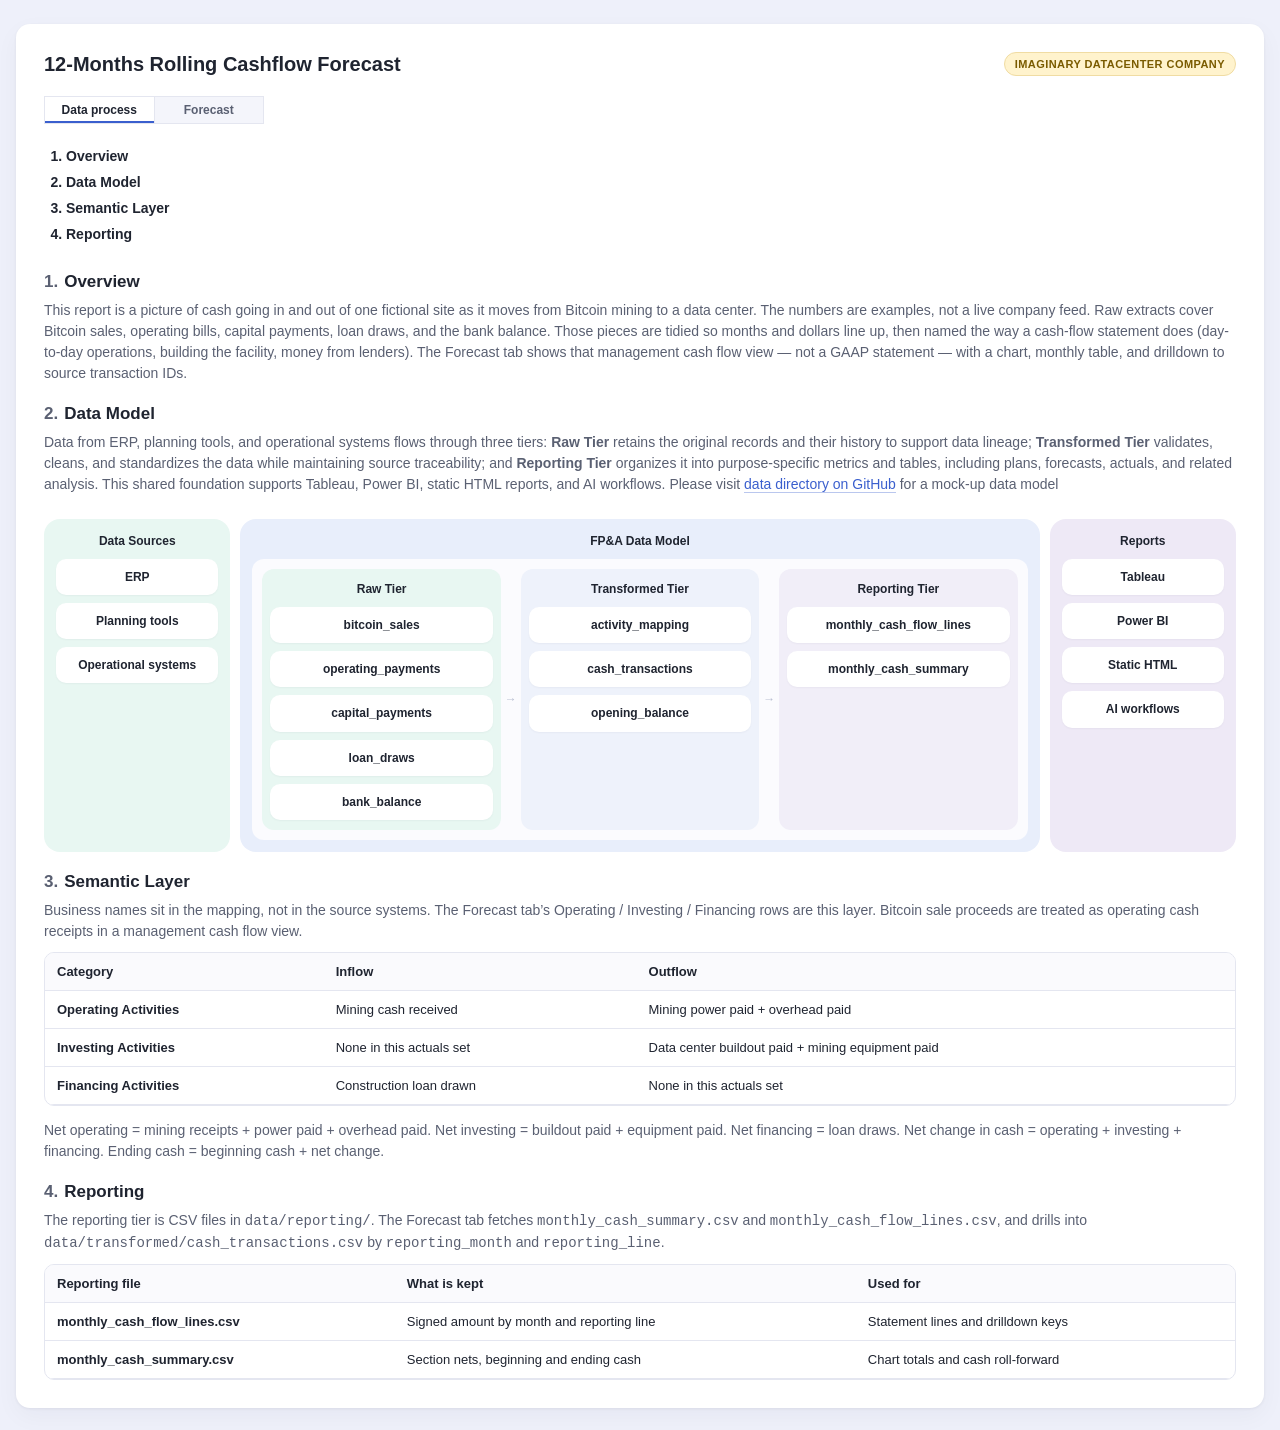
==== commit fdbcf336: "Simplify the Data Model section to a single self-explanatory chart. The section had grown a long lis" ====
--- a/cashflow-forecast.html
+++ b/cashflow-forecast.html
@@ -75,76 +75,6 @@
     white-space: nowrap;
   }
 
-  /* --- control panel --- */
-  .control-panel {
-    background: var(--panel-bg);
-    border: 1px solid var(--border);
-    border-radius: 12px;
-    padding: 10px 16px;
-    margin-bottom: 14px;
-  }
-
-  .scenario-row {
-    display: flex;
-    align-items: center;
-    gap: 8px;
-    flex-wrap: wrap;
-    margin-bottom: 8px;
-  }
-
-  .scenario-row .scenario-label {
-    font-size: 13px;
-    color: var(--ink);
-    font-weight: 700;
-  }
-
-  .inputs-grid {
-    display: grid;
-    grid-template-columns: repeat(auto-fit, minmax(150px, 1fr));
-    gap: 10px 14px;
-  }
-
-  .field {
-    display: flex;
-    flex-direction: column;
-    gap: 3px;
-  }
-
-  .field label {
-    font-size: 11px;
-    color: var(--ink-soft);
-    font-weight: 600;
-  }
-
-  .field input {
-    border: 1px solid var(--border);
-    border-radius: 7px;
-    padding: 5px 8px;
-    font-size: 13px;
-    font-family: inherit;
-    background: #fff;
-    color: var(--ink);
-    width: 100%;
-  }
-
-  .field input:focus {
-    outline: 2px solid var(--blue-line);
-    outline-offset: 1px;
-  }
-
-  .field.invalid input {
-    border-color: var(--red-ink);
-    background: #fff6f6;
-  }
-
-  .field .error-msg {
-    font-size: 10px;
-    color: var(--red-ink);
-    display: none;
-  }
-
-  .field.invalid .error-msg { display: block; }
-
   /* --- chart --- */
   .chart-section {
     margin-bottom: 8px;
@@ -335,36 +265,104 @@
   }
 
   .pipeline {
-    margin: 12px 0 8px 0;
+    position: relative;
+    margin: 24px auto 16px auto;
     width: 100%;
     max-width: 1200px;
-  }
-  .pipeline svg {
-    display: block;
-    width: 100%;
-    max-width: 100%;
-    height: auto;
     font-family: inherit;
-  }
-  .pipeline svg text {
-    font-family: inherit;
-    fill: var(--ink);
+    font-size: 12px;
     font-weight: 600;
-  }
-  .pipeline svg text.panel-title {
-    fill: #ffffff;
-    font-weight: 700;
-    font-size: 15px;
-  }
-  .pipeline svg text.card-label {
-    font-size: 13px;
-  }
-  .pipeline svg text.tier-title {
+    color: var(--ink);
+    line-height: 1.35;
+  }
+  .pipeline-sr {
+    position: absolute;
+    width: 1px;
+    height: 1px;
+    overflow: hidden;
+    clip: rect(0, 0, 0, 0);
+  }
+  .pipe-board {
+    display: grid;
+    grid-template-columns: minmax(140px, 0.7fr) minmax(360px, 3fr) minmax(140px, 0.7fr);
+    gap: 10px;
+    align-items: stretch;
+  }
+  .pipe-panel {
+    border-radius: 16px;
+    padding: 14px 12px 12px;
+    display: flex;
+    flex-direction: column;
+    min-width: 0;
+  }
+  .pipe-panel-src { background: #e8f7f2; }
+  .pipe-panel-model { background: #e8eefb; }
+  .pipe-panel-out { background: #eee9f6; }
+  .pipe-panel-title,
+  .pipe-col h3 {
+    margin: 0 0 10px 0;
+    text-align: center;
     font-size: 12px;
     font-weight: 700;
-  }
-  .pipeline svg text.file-label {
-    font-size: 8.5px;
+    color: var(--ink);
+    font-family: inherit;
+  }
+  .pipe-stack,
+  .pipe-files {
+    list-style: none;
+    margin: 0;
+    padding: 0;
+    display: flex;
+    flex-direction: column;
+    gap: 8px;
+    flex: 1;
+  }
+  .pipe-stack li,
+  .pipe-files li {
+    background: #ffffff;
+    border-radius: 10px;
+    padding: 10px 8px;
+    text-align: center;
+    font-size: 12px;
+    font-weight: 600;
+    font-family: inherit;
+    color: var(--ink);
+    line-height: 1.35;
+    box-shadow: 0 1px 2px rgba(20, 24, 40, 0.04);
+  }
+  .pipe-inner {
+    flex: 1;
+    background: #fbfbfe;
+    border-radius: 12px;
+    padding: 10px;
+    display: grid;
+    grid-template-columns: 1fr auto 1fr auto 1fr;
+    gap: 0;
+    align-items: stretch;
+    min-width: 0;
+  }
+  .pipe-col {
+    min-width: 0;
+    height: 100%;
+    border-radius: 12px;
+    padding: 12px 8px 10px;
+  }
+  .pipe-col-raw { background: #e8f7f2; }
+  .pipe-col-xf { background: #eef2fb; }
+  .pipe-col-rpt { background: #f1eef8; }
+  .pipe-h-arrow {
+    display: flex;
+    align-items: center;
+    justify-content: center;
+    color: #b7bdd0;
+    font-size: 12px;
+    font-weight: 600;
+    padding: 0 4px;
+  }
+  @media (max-width: 720px) {
+    .pipe-board { grid-template-columns: 1fr; }
+    .pipe-inner { grid-template-columns: 1fr; }
+    .pipe-h-arrow { transform: rotate(90deg); padding: 6px 0; }
   }
   .process-lead {
     font-size: 14px;
@@ -374,6 +372,14 @@
   }
 
   .process-lead:last-child { margin-bottom: 0; }
+
+  .process-lead a {
+    color: var(--blue-line);
+    text-decoration: none;
+    border-bottom: 1px solid rgba(58, 95, 206, 0.35);
+  }
+
+  .process-lead a:hover { border-bottom-color: var(--blue-line); }
 
   .process-section h2 {
     font-size: 17px;
@@ -419,33 +425,6 @@
   table.process-map td:first-child { font-weight: 600; white-space: nowrap; }
   table.process-map code { font-size: 12px; }
 
-  .source-block { margin: 0 0 4px 0; }
-  .source-block details { margin: 0; }
-  .source-block summary {
-    font-size: 15px;
-    font-weight: 700;
-    cursor: pointer;
-    list-style: none;
-    margin: 0;
-    padding: 2px 0;
-    user-select: none;
-  }
-  .source-block summary::-webkit-details-marker { display: none; }
-  .source-block summary::before {
-    content: "▶";
-    display: inline-block;
-    width: 12px;
-    margin-right: 6px;
-    color: var(--ink-soft);
-    font-size: 10px;
-  }
-  .source-block details[open] summary { margin-bottom: 8px; }
-  .source-block details[open] summary::before { content: "▼"; }
-  .source-block summary:hover { color: var(--blue-line); }
-  .source-block summary:focus-visible {
-    outline: 2px solid var(--blue-line);
-    outline-offset: 2px;
-  }
   table.source-table {
     border-collapse: collapse;
     width: 100%;
@@ -503,7 +482,7 @@
     <section class="table-section">
       <h2>Monthly Detail</h2>
       <div class="table-wrap">
-        <table class="detail-table" id="detailTable">
+        <table class="detail-table">
           <thead><tr id="tableHeadRow"><th>&nbsp;</th></tr></thead>
           <tbody id="tableBody"></tbody>
         </table>
@@ -511,7 +490,7 @@
       <div id="drilldown" class="drilldown" hidden>
         <h3 id="drilldownTitle">Source transactions</h3>
         <div class="table-wrap">
-          <table class="source-table" id="drilldownTable">
+          <table class="source-table">
             <thead>
               <tr>
                 <th>transaction_id</th>
@@ -543,125 +522,60 @@
 
       <section class="process-section" id="proc-model">
         <h2><span class="sec-num">2.</span>Data Model</h2>
-        <div class="pipeline">
-          <svg viewBox="0 0 1140 320" preserveAspectRatio="xMinYMin meet" role="img" aria-labelledby="pipelineTitle">
-            <title id="pipelineTitle">Data sources feed the FP&amp;A data model, which feeds reports</title>
-            <defs>
-              <linearGradient id="srcGrad" x1="0" y1="0" x2="0" y2="1">
-                <stop offset="0%" stop-color="#2aa89c"></stop>
-                <stop offset="100%" stop-color="#1a7f76"></stop>
-              </linearGradient>
-              <linearGradient id="modelGrad" x1="0" y1="0" x2="0" y2="1">
-                <stop offset="0%" stop-color="#5b7ef5"></stop>
-                <stop offset="100%" stop-color="#3d5bd4"></stop>
-              </linearGradient>
-              <linearGradient id="repGrad" x1="0" y1="0" x2="0" y2="1">
-                <stop offset="0%" stop-color="#8b6fd4"></stop>
-                <stop offset="100%" stop-color="#6a4cbf"></stop>
-              </linearGradient>
-              <marker id="pipeArrow" viewBox="0 0 10 10" refX="9" refY="5" markerWidth="8" markerHeight="8" orient="auto">
-                <path d="M 0 1.2 L 10 5 L 0 8.8 z" fill="#3d5bd4"></path>
-              </marker>
-              <marker id="pipeArrowLight" viewBox="0 0 10 10" refX="9" refY="5" markerWidth="8" markerHeight="8" orient="auto">
-                <path d="M 0 1.2 L 10 5 L 0 8.8 z" fill="#c4b5fd"></path>
-              </marker>
-            </defs>
-
-            <rect x="12" y="12" width="204" height="296" rx="14" fill="url(#srcGrad)"></rect>
-            <text x="114" y="44" text-anchor="middle" class="panel-title">Data Sources</text>
-            <rect x="28" y="64" width="172" height="64" rx="10" fill="#e7fff8"></rect>
-            <text x="114" y="102" text-anchor="middle" class="card-label">ERP</text>
-            <rect x="28" y="140" width="172" height="64" rx="10" fill="#e7fff8"></rect>
-            <text x="114" y="178" text-anchor="middle" class="card-label">Planning tools</text>
-            <rect x="28" y="216" width="172" height="64" rx="10" fill="#e7fff8"></rect>
-            <text x="114" y="254" text-anchor="middle" class="card-label">Operational systems</text>
-
-            <rect x="232" y="12" width="668" height="296" rx="14" fill="url(#modelGrad)"></rect>
-            <text x="566" y="42" text-anchor="middle" class="panel-title">FP&amp;A Data Model</text>
-            <rect x="248" y="56" width="636" height="236" rx="10" fill="#f4f7ff"></rect>
-
-            <rect x="264" y="72" width="176" height="204" rx="10" fill="#ecfdf8" stroke="#b8eadc"></rect>
-            <text x="352" y="94" text-anchor="middle" class="tier-title">Raw Tier</text>
-            <rect x="276" y="106" width="152" height="28" rx="6" fill="#ccfbf1"></rect>
-            <text x="352" y="124" text-anchor="middle" class="file-label">bitcoin_sales.csv</text>
-            <rect x="276" y="138" width="152" height="28" rx="6" fill="#ccfbf1"></rect>
-            <text x="352" y="156" text-anchor="middle" class="file-label">operating_payments.csv</text>
-            <rect x="276" y="170" width="152" height="28" rx="6" fill="#ccfbf1"></rect>
-            <text x="352" y="188" text-anchor="middle" class="file-label">capital_payments.csv</text>
-            <rect x="276" y="202" width="152" height="28" rx="6" fill="#ccfbf1"></rect>
-            <text x="352" y="220" text-anchor="middle" class="file-label">loan_draws.csv</text>
-            <rect x="276" y="234" width="152" height="28" rx="6" fill="#ccfbf1"></rect>
-            <text x="352" y="252" text-anchor="middle" class="file-label">bank_balance.csv</text>
-
-            <rect x="476" y="72" width="176" height="204" rx="10" fill="#eef4ff" stroke="#c5d4fb"></rect>
-            <text x="564" y="94" text-anchor="middle" class="tier-title">Transformed Tier</text>
-            <rect x="488" y="122" width="152" height="28" rx="6" fill="#dbe7ff"></rect>
-            <text x="564" y="140" text-anchor="middle" class="file-label">activity_mapping.csv</text>
-            <rect x="488" y="160" width="152" height="28" rx="6" fill="#dbe7ff"></rect>
-            <text x="564" y="178" text-anchor="middle" class="file-label">cash_transactions.csv</text>
-            <rect x="488" y="198" width="152" height="28" rx="6" fill="#dbe7ff"></rect>
-            <text x="564" y="216" text-anchor="middle" class="file-label">opening_balance.csv</text>
-
-            <rect x="688" y="72" width="176" height="204" rx="10" fill="#f4f0ff" stroke="#d8cff8"></rect>
-            <text x="776" y="94" text-anchor="middle" class="tier-title">Reporting Tier</text>
-            <rect x="700" y="132" width="152" height="40" rx="6" fill="#e9e0ff"></rect>
-            <text x="776" y="149" text-anchor="middle" class="file-label">monthly_cash_flow_</text>
-            <text x="776" y="162" text-anchor="middle" class="file-label">lines.csv</text>
-            <rect x="700" y="180" width="152" height="40" rx="6" fill="#e9e0ff"></rect>
-            <text x="776" y="197" text-anchor="middle" class="file-label">monthly_cash_</text>
-            <text x="776" y="210" text-anchor="middle" class="file-label">summary.csv</text>
-
-            <line x1="440" y1="174" x2="476" y2="174" stroke="#3d5bd4" stroke-width="2" marker-end="url(#pipeArrow)"></line>
-            <line x1="652" y1="174" x2="688" y2="174" stroke="#3d5bd4" stroke-width="2" marker-end="url(#pipeArrow)"></line>
-            <line x1="864" y1="174" x2="916" y2="174" stroke="#c4b5fd" stroke-width="2" marker-end="url(#pipeArrowLight)"></line>
-
-            <rect x="924" y="12" width="204" height="296" rx="14" fill="url(#repGrad)"></rect>
-            <text x="1026" y="44" text-anchor="middle" class="panel-title">Reports</text>
-            <rect x="940" y="64" width="172" height="48" rx="10" fill="#f3eeff"></rect>
-            <text x="1026" y="93" text-anchor="middle" class="card-label">Tableau</text>
-            <rect x="940" y="124" width="172" height="48" rx="10" fill="#f3eeff"></rect>
-            <text x="1026" y="153" text-anchor="middle" class="card-label">Power BI</text>
-            <rect x="940" y="184" width="172" height="48" rx="10" fill="#f3eeff"></rect>
-            <text x="1026" y="213" text-anchor="middle" class="card-label">Static HTML</text>
-            <rect x="940" y="244" width="172" height="48" rx="10" fill="#f3eeff"></rect>
-            <text x="1026" y="273" text-anchor="middle" class="card-label">AI workflows</text>
-          </svg>
-        </div>
-        <p class="process-lead">Data Sources – ERP, planning tools, and operational systems provide the original records.</p>
-        <p class="process-lead">Raw Tier – Data captured by operational systems in its original format, before business rules are applied.</p>
-        <p class="process-lead">Transformed Tier – Data is validated, cleaned, standardized, and mapped to consistent business definitions. Records retain a link to their sources.</p>
-        <p class="process-lead">Reporting Tier – Transformed data is aggregated into metrics and tables designed for dashboards, analysis, and decision-making.</p>
-        <p class="process-lead">Reports – Reports can use any tools on top of the foundation data model (i.e. Tableau, Power BI, static HTML, and AI workflows).</p>
-        <p class="process-lead">These are the five raw extracts, shown as they arrive.</p>
-        <div id="sourceExtracts"></div>
-        <p class="process-lead">The SQL transform keeps eligible settled, paid, and funded events, maps them through <code>activity_mapping.csv</code>, and writes one cash-activity row per transaction. Opening cash is stored separately and is not a cash-flow event.</p>
-        <div class="table-wrap">
-          <table class="process-map">
-            <thead>
-              <tr>
-                <th>Table</th>
-                <th>Grain</th>
-                <th>Keys / measures</th>
-              </tr>
-            </thead>
-            <tbody>
-              <tr>
-                <td><code>activity_mapping.csv</code></td>
-                <td>Source × category</td>
-                <td>business activity, cash-flow section, reporting line</td>
-              </tr>
-              <tr>
-                <td><code>cash_transactions.csv</code></td>
-                <td>Eligible cash event</td>
-                <td><code>transaction_id</code>, <code>cash_date</code>, <code>reporting_month</code>, <code>signed_amount_usd</code></td>
-              </tr>
-              <tr>
-                <td><code>opening_balance.csv</code></td>
-                <td>Account snapshot</td>
-                <td><code>available_balance_usd</code></td>
-              </tr>
-            </tbody>
-          </table>
+        <p class="process-lead">Data from ERP, planning tools, and operational systems flows through three tiers: <strong>Raw Tier</strong> retains the original records and their history to support data lineage; <strong>Transformed Tier</strong> validates, cleans, and standardizes the data while maintaining source traceability; and <strong>Reporting Tier</strong> organizes it into purpose-specific metrics and tables, including plans, forecasts, actuals, and related analysis. This shared foundation supports Tableau, Power BI, static HTML reports, and AI workflows. Please visit <a href="https://github.com/janebugai/rolling-cashflow-forecast/tree/main/data" target="_blank" rel="noopener">data directory on GitHub</a> for a mock-up data model</p>
+        <div class="pipeline" role="img" aria-labelledby="pipelineTitle">
+          <p id="pipelineTitle" class="pipeline-sr">Data sources feed the FP&amp;A data model, which feeds reports</p>
+          <div class="pipe-board">
+            <div class="pipe-panel pipe-panel-src">
+              <p class="pipe-panel-title">Data Sources</p>
+              <ul class="pipe-stack">
+                <li>ERP</li>
+                <li>Planning tools</li>
+                <li>Operational systems</li>
+              </ul>
+            </div>
+            <div class="pipe-panel pipe-panel-model">
+              <p class="pipe-panel-title">FP&amp;A Data Model</p>
+              <div class="pipe-inner">
+                <div class="pipe-col pipe-col-raw">
+                  <h3>Raw Tier</h3>
+                  <ul class="pipe-files">
+                    <li>bitcoin_sales</li>
+                    <li>operating_payments</li>
+                    <li>capital_payments</li>
+                    <li>loan_draws</li>
+                    <li>bank_balance</li>
+                  </ul>
+                </div>
+                <div class="pipe-h-arrow" aria-hidden="true">→</div>
+                <div class="pipe-col pipe-col-xf">
+                  <h3>Transformed Tier</h3>
+                  <ul class="pipe-files">
+                    <li>activity_mapping</li>
+                    <li>cash_transactions</li>
+                    <li>opening_balance</li>
+                  </ul>
+                </div>
+                <div class="pipe-h-arrow" aria-hidden="true">→</div>
+                <div class="pipe-col pipe-col-rpt">
+                  <h3>Reporting Tier</h3>
+                  <ul class="pipe-files">
+                    <li>monthly_cash_flow_lines</li>
+                    <li>monthly_cash_summary</li>
+                  </ul>
+                </div>
+              </div>
+            </div>
+            <div class="pipe-panel pipe-panel-out">
+              <p class="pipe-panel-title">Reports</p>
+              <ul class="pipe-stack">
+                <li>Tableau</li>
+                <li>Power BI</li>
+                <li>Static HTML</li>
+                <li>AI workflows</li>
+              </ul>
+            </div>
+          </div>
         </div>
       </section>
 
@@ -1089,32 +1003,6 @@
 
 loadReportingMart().catch(showLoadError);
 
-const MONEY_COLS = ["usd_per_btc","usd_received","amount_paid","draw_amount","available_balance"];
-const QTY_COLS = ["btc_sold","mwh","rate_per_mwh"];
-
-const RAW_SOURCES = [
-  {
-    heading: "Bitcoin sales",
-    file: "data/raw/bitcoin_sales.csv"
-  },
-  {
-    heading: "Operating payments",
-    file: "data/raw/operating_payments.csv"
-  },
-  {
-    heading: "Capital payments",
-    file: "data/raw/capital_payments.csv"
-  },
-  {
-    heading: "Loan draws",
-    file: "data/raw/loan_draws.csv"
-  },
-  {
-    heading: "Bank balance",
-    file: "data/raw/bank_balance.csv"
-  }
-];
-
 function escapeHtml(value) {
   return String(value)
     .replace(/&/g, "&amp;")
@@ -1122,64 +1010,6 @@
     .replace(/>/g, "&gt;")
     .replace(/"/g, "&quot;");
 }
-
-function formatUsd(value) {
-  const n = Number(value);
-  if (!Number.isFinite(n)) return "";
-  return "$" + n.toLocaleString("en-US", { maximumFractionDigits: 0 });
-}
-
-function formatQty(value) {
-  if (value === "" || value === null || value === undefined) return "";
-  const n = Number(value);
-  if (!Number.isFinite(n)) return escapeHtml(value);
-  return n.toLocaleString("en-US");
-}
-
-function displayCell(col, value) {
-  if (value === null || value === undefined) return { text: "", cls: "" };
-  if (MONEY_COLS.indexOf(col) !== -1) return { text: formatUsd(value), cls: "num" };
-  if (QTY_COLS.indexOf(col) !== -1) return { text: formatQty(value), cls: "num" };
-  return { text: escapeHtml(value), cls: "" };
-}
-
-function renderRows(records, cols) {
-  return records.map(row =>
-    `<tr>${cols.map(c => {
-      const cell = displayCell(c, row[c]);
-      return `<td${cell.cls ? ' class="' + cell.cls + '"' : ""}>${cell.text}</td>`;
-    }).join("")}</tr>`
-  ).join("");
-}
-
-function renderRecordTable(records) {
-  if (!records.length) return "";
-  const cols = [];
-  records.forEach(row => {
-    Object.keys(row).forEach(key => {
-      if (cols.indexOf(key) === -1) cols.push(key);
-    });
-  });
-  const head = cols.map(c => `<th${MONEY_COLS.indexOf(c) !== -1 || QTY_COLS.indexOf(c) !== -1 ? ' class="num"' : ""}>${escapeHtml(c)}</th>`).join("");
-  return `<div class="table-wrap"><table class="source-table"><thead><tr>${head}</tr></thead><tbody>${renderRows(records, cols)}</tbody></table></div>`;
-}
-
-function renderSourceBlock(spec, rows) {
-  return `<article class="source-block"><details><summary>${escapeHtml(spec.heading)}</summary>${renderRecordTable(rows)}</details></article>`;
-}
-
-function loadSourceExtracts() {
-  const host = document.getElementById("sourceExtracts");
-  Promise.all(RAW_SOURCES.map(spec =>
-    fetchCsv(spec.file).then(rows => ({ spec: spec, rows: rows }))
-  )).then(tables => {
-    host.innerHTML = tables.map(t => renderSourceBlock(t.spec, t.rows)).join("");
-  }).catch(err => {
-    host.innerHTML = `<p class="load-error">Could not load source extracts. ${escapeHtml(err && err.message ? err.message : err)}</p>`;
-  });
-}
-
-loadSourceExtracts();
 
 (function initTabs() {
   const tabs = Array.from(document.querySelectorAll("[role='tab']"));
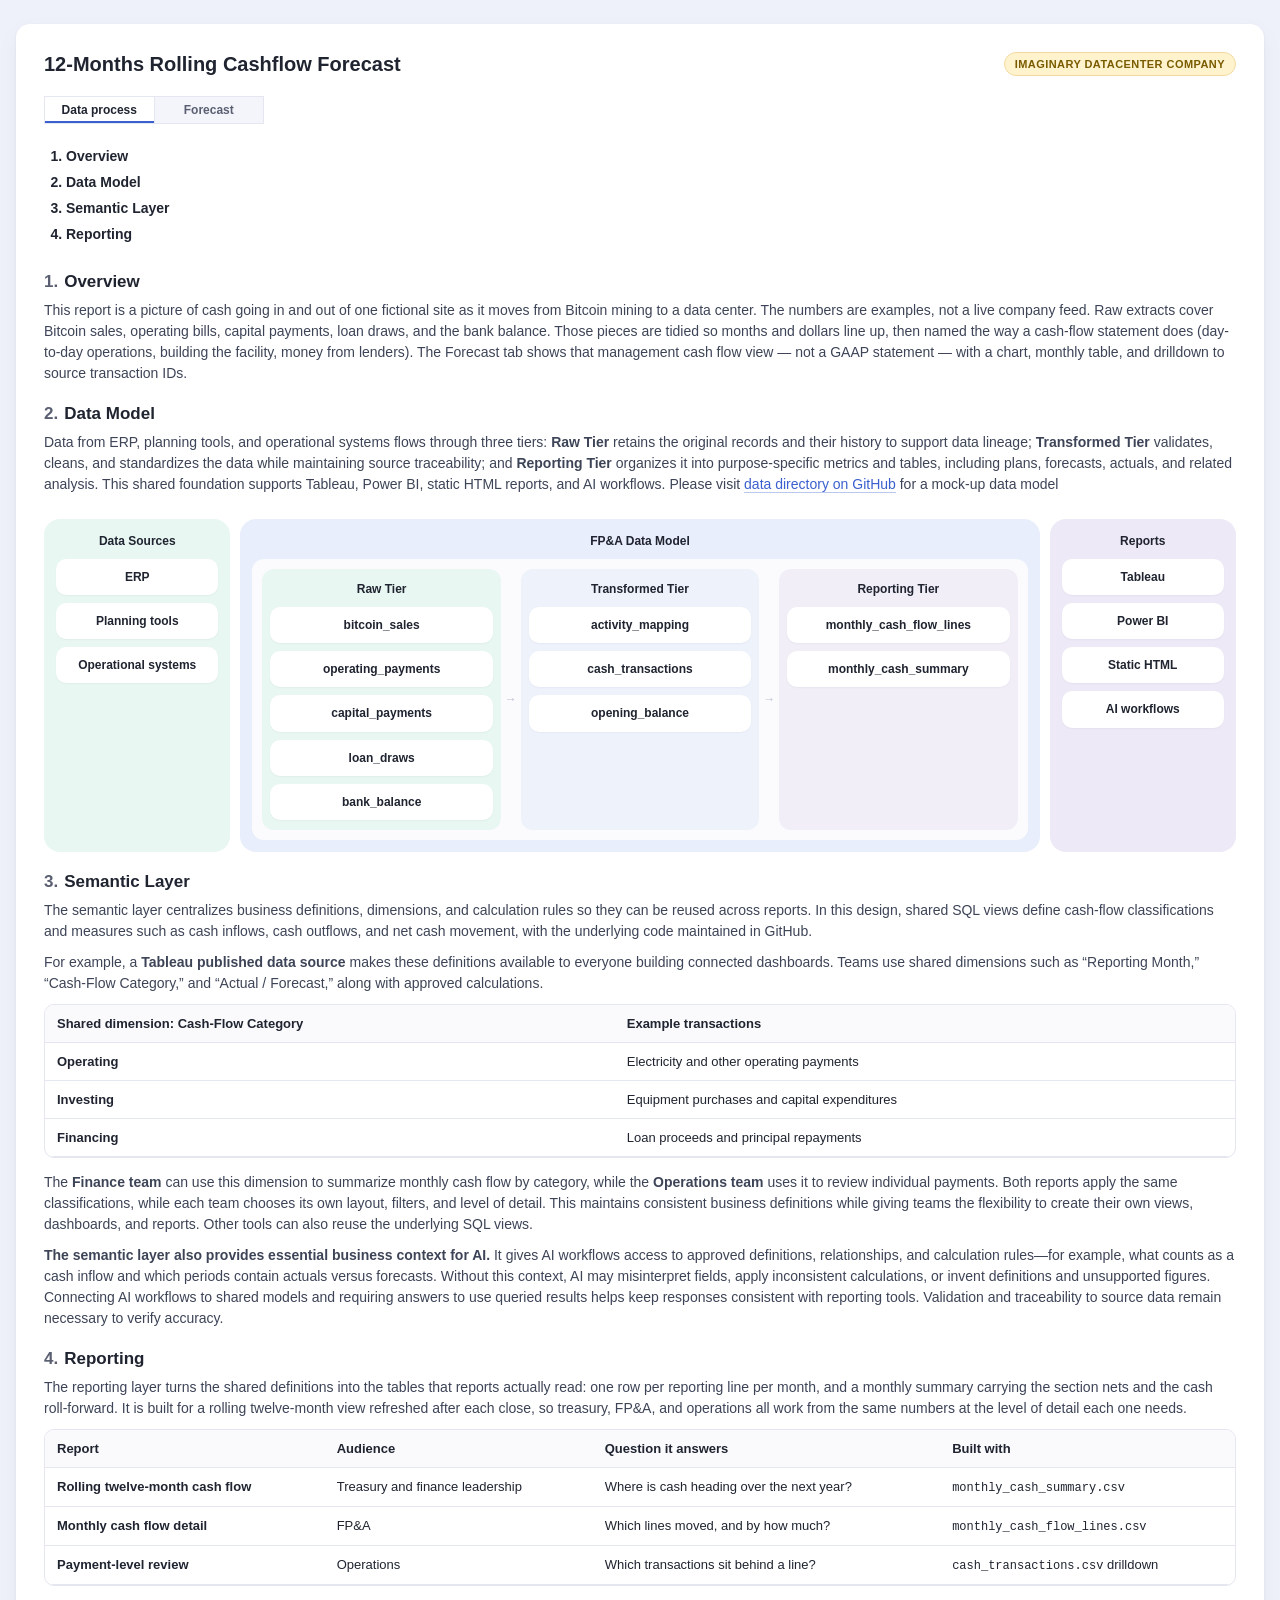
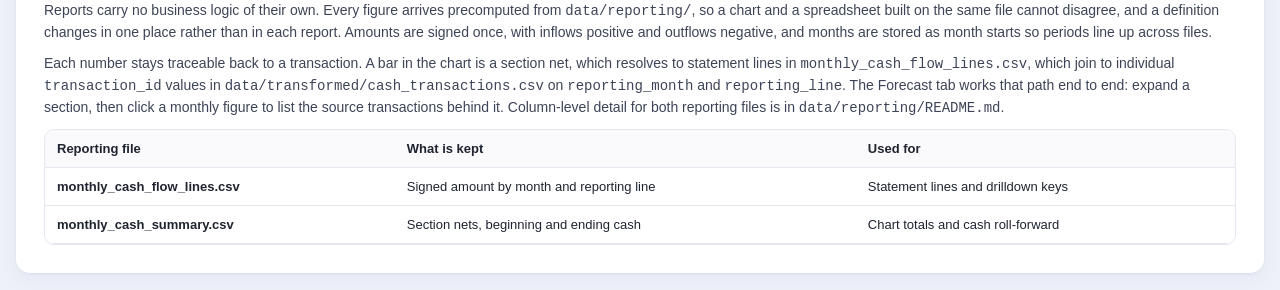
==== commit 17dd3c32: "Expand the Semantic and Reporting sections, and recolour the forecast chart. The Semantic Layer sect" ====
--- a/cashflow-forecast.html
+++ b/cashflow-forecast.html
@@ -13,10 +13,10 @@
     --border: #e4e6f0;
     --panel-bg: #f4f5fb;
     --blue-line: #3a5fce;
-    --net-line: #b1740f;
-    --cat-operating: #57b8ff;
-    --cat-investing: #42e2b8;
-    --cat-financing: #b4c5e4;
+    --net-line: #6a5ab8;
+    --cat-operating: #63c9ae;
+    --cat-investing: #93b5ea;
+    --cat-financing: #bda9e0;
     --red-ink: #b3283d;
     --pos-bg: #d8f3e1;
     --pos-ink: #1f7a45;
@@ -366,7 +366,7 @@
   }
   .process-lead {
     font-size: 14px;
-    color: var(--ink-soft);
+    color: #3d4457;
     margin: 0 0 10px 0;
     line-height: 1.5;
   }
@@ -581,47 +581,73 @@
 
       <section class="process-section" id="proc-semantic">
         <h2><span class="sec-num">3.</span>Semantic Layer</h2>
-        <p class="process-lead">Business names sit in the mapping, not in the source systems. The Forecast tab’s Operating / Investing / Financing rows are this layer. Bitcoin sale proceeds are treated as operating cash receipts in a management cash flow view.</p>
+        <p class="process-lead">The semantic layer centralizes business definitions, dimensions, and calculation rules so they can be reused across reports. In this design, shared SQL views define cash-flow classifications and measures such as cash inflows, cash outflows, and net cash movement, with the underlying code maintained in GitHub.</p>
+        <p class="process-lead">For example, a <strong>Tableau published data source</strong> makes these definitions available to everyone building connected dashboards. Teams use shared dimensions such as “Reporting Month,” “Cash-Flow Category,” and “Actual / Forecast,” along with approved calculations.</p>
         <div class="table-wrap">
           <table class="process-map">
             <thead>
               <tr>
-                <th>Category</th>
-                <th>Inflow</th>
-                <th>Outflow</th>
+                <th>Shared dimension: Cash-Flow Category</th>
+                <th>Example transactions</th>
               </tr>
             </thead>
             <tbody>
               <tr>
-                <td>Operating Activities</td>
-                <td>Mining cash received</td>
-                <td>Mining power paid + overhead paid</td>
-              </tr>
-              <tr>
-                <td>Investing Activities</td>
-                <td>None in this actuals set</td>
-                <td>Data center buildout paid + mining equipment paid</td>
-              </tr>
-              <tr>
-                <td>Financing Activities</td>
-                <td>Construction loan drawn</td>
-                <td>None in this actuals set</td>
+                <td>Operating</td>
+                <td>Electricity and other operating payments</td>
+              </tr>
+              <tr>
+                <td>Investing</td>
+                <td>Equipment purchases and capital expenditures</td>
+              </tr>
+              <tr>
+                <td>Financing</td>
+                <td>Loan proceeds and principal repayments</td>
               </tr>
             </tbody>
           </table>
         </div>
-        <p class="process-lead" style="margin-top:14px">
-          Net operating = mining receipts + power paid + overhead paid.
-          Net investing = buildout paid + equipment paid.
-          Net financing = loan draws.
-          Net change in cash = operating + investing + financing.
-          Ending cash = beginning cash + net change.
-        </p>
+        <p class="process-lead" style="margin-top:14px">The <strong>Finance team</strong> can use this dimension to summarize monthly cash flow by category, while the <strong>Operations team</strong> uses it to review individual payments. Both reports apply the same classifications, while each team chooses its own layout, filters, and level of detail. This maintains consistent business definitions while giving teams the flexibility to create their own views, dashboards, and reports. Other tools can also reuse the underlying SQL views.</p>
+        <p class="process-lead"><strong>The semantic layer also provides essential business context for AI.</strong> It gives AI workflows access to approved definitions, relationships, and calculation rules—for example, what counts as a cash inflow and which periods contain actuals versus forecasts. Without this context, AI may misinterpret fields, apply inconsistent calculations, or invent definitions and unsupported figures. Connecting AI workflows to shared models and requiring answers to use queried results helps keep responses consistent with reporting tools. Validation and traceability to source data remain necessary to verify accuracy.</p>
       </section>
 
       <section class="process-section" id="proc-reporting">
         <h2><span class="sec-num">4.</span>Reporting</h2>
-        <p class="process-lead">The reporting tier is CSV files in <code>data/reporting/</code>. The Forecast tab fetches <code>monthly_cash_summary.csv</code> and <code>monthly_cash_flow_lines.csv</code>, and drills into <code>data/transformed/cash_transactions.csv</code> by <code>reporting_month</code> and <code>reporting_line</code>.</p>
+        <p class="process-lead">The reporting layer turns the shared definitions into the tables that reports actually read: one row per reporting line per month, and a monthly summary carrying the section nets and the cash roll-forward. It is built for a rolling twelve-month view refreshed after each close, so treasury, FP&amp;A, and operations all work from the same numbers at the level of detail each one needs.</p>
+        <div class="table-wrap">
+          <table class="process-map">
+            <thead>
+              <tr>
+                <th>Report</th>
+                <th>Audience</th>
+                <th>Question it answers</th>
+                <th>Built with</th>
+              </tr>
+            </thead>
+            <tbody>
+              <tr>
+                <td>Rolling twelve-month cash flow</td>
+                <td>Treasury and finance leadership</td>
+                <td>Where is cash heading over the next year?</td>
+                <td><code>monthly_cash_summary.csv</code></td>
+              </tr>
+              <tr>
+                <td>Monthly cash flow detail</td>
+                <td>FP&amp;A</td>
+                <td>Which lines moved, and by how much?</td>
+                <td><code>monthly_cash_flow_lines.csv</code></td>
+              </tr>
+              <tr>
+                <td>Payment-level review</td>
+                <td>Operations</td>
+                <td>Which transactions sit behind a line?</td>
+                <td><code>cash_transactions.csv</code> drilldown</td>
+              </tr>
+            </tbody>
+          </table>
+        </div>
+        <p class="process-lead" style="margin-top:14px">Reports carry no business logic of their own. Every figure arrives precomputed from <code>data/reporting/</code>, so a chart and a spreadsheet built on the same file cannot disagree, and a definition changes in one place rather than in each report. Amounts are signed once, with inflows positive and outflows negative, and months are stored as month starts so periods line up across files.</p>
+        <p class="process-lead">Each number stays traceable back to a transaction. A bar in the chart is a section net, which resolves to statement lines in <code>monthly_cash_flow_lines.csv</code>, which join to individual <code>transaction_id</code> values in <code>data/transformed/cash_transactions.csv</code> on <code>reporting_month</code> and <code>reporting_line</code>. The Forecast tab works that path end to end: expand a section, then click a monthly figure to list the source transactions behind it. Column-level detail for both reporting files is in <code>data/reporting/README.md</code>.</p>
         <div class="table-wrap">
           <table class="process-map">
             <thead>
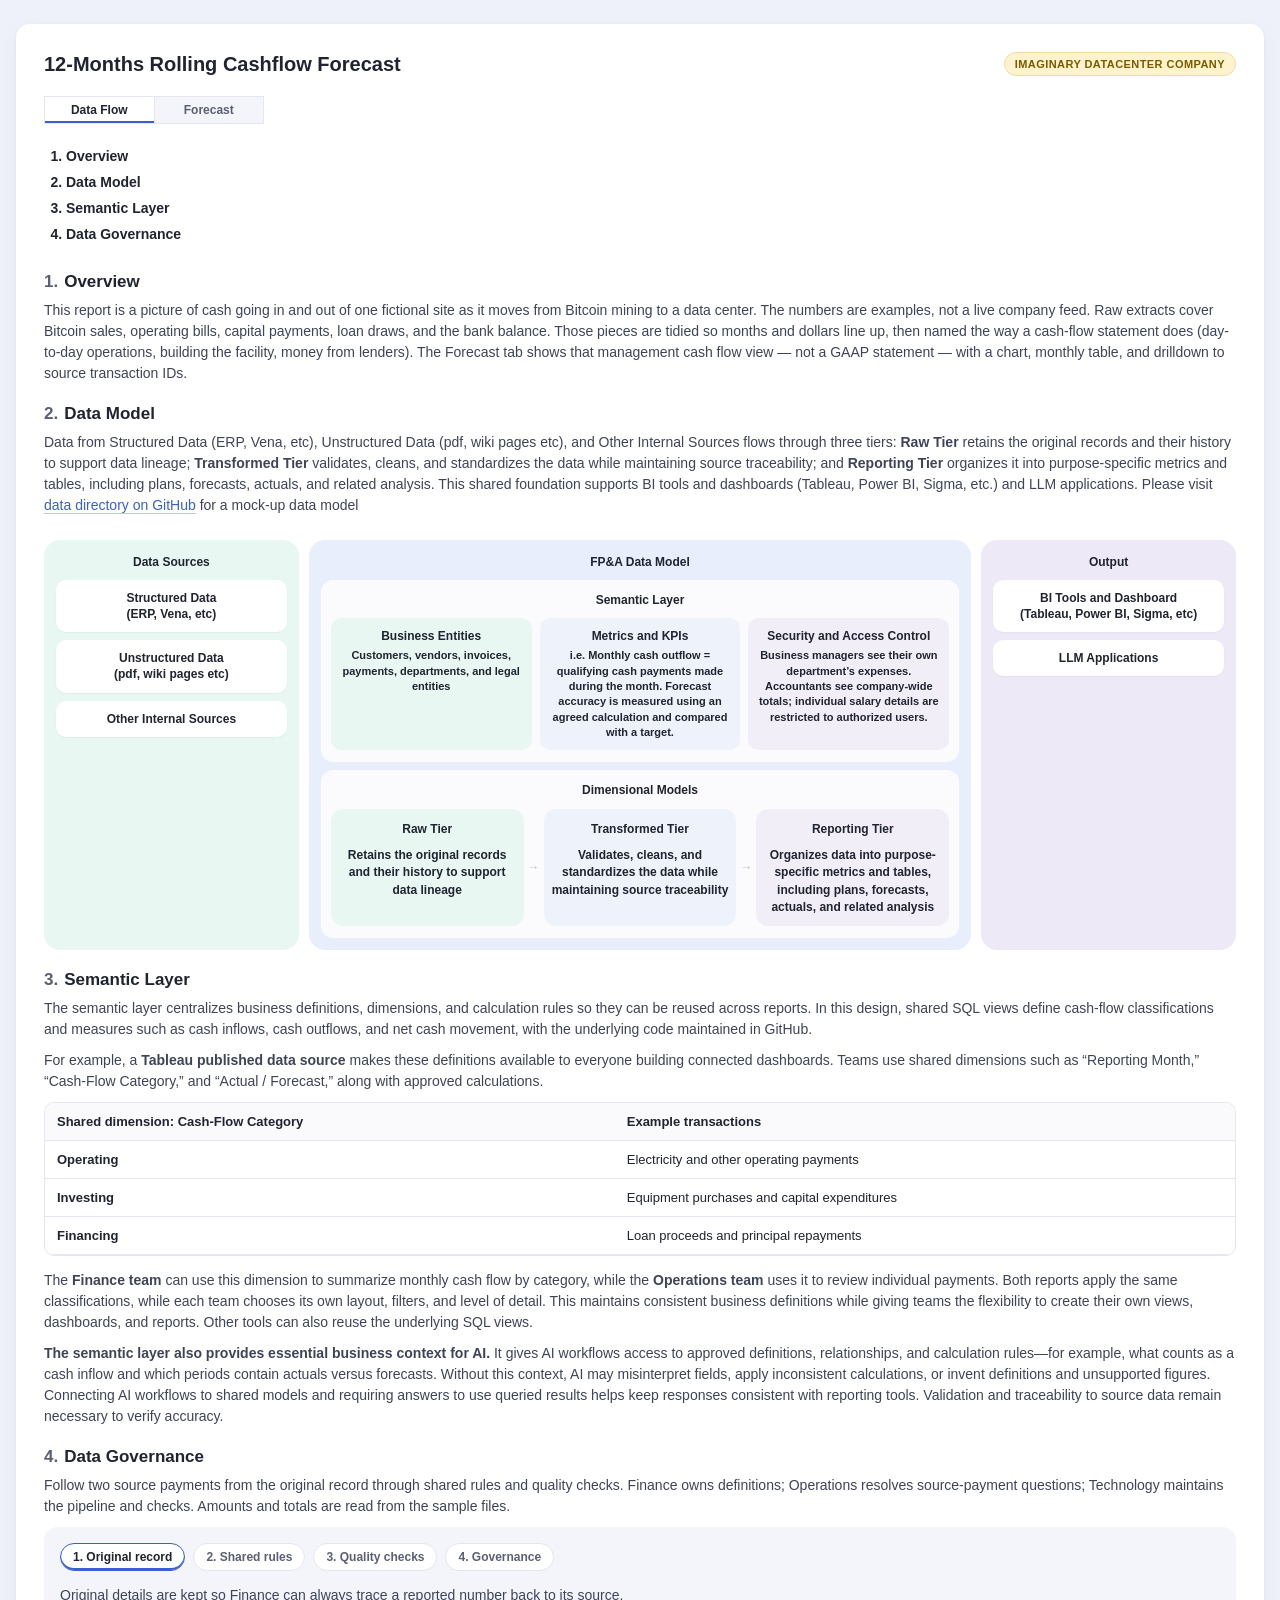
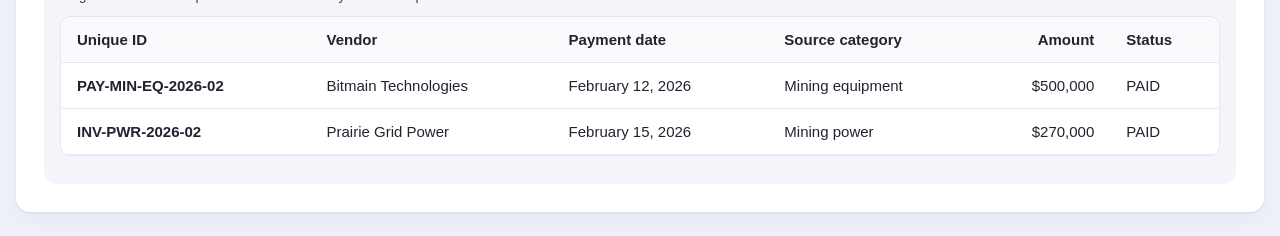
==== commit 2ea0f22e: "Calculate October–December in SQL so the dashboard shows a 9+3 year, and open each reporting line to" ====
--- a/cashflow-forecast.html
+++ b/cashflow-forecast.html
@@ -127,7 +127,7 @@
   }
 
   table.detail-table th, table.detail-table td {
-    padding: 13px 14px;
+    padding: 8.5px 14px;
     text-align: right;
     white-space: nowrap;
     border-bottom: 1px solid var(--border);
@@ -150,6 +150,18 @@
 
   table.detail-table thead th:first-child { background: #fafafd; }
 
+  table.detail-table thead th .fcst-mark {
+    display: block;
+    margin-top: 2px;
+    font-size: 10px;
+    font-weight: 600;
+    color: var(--ink-soft);
+  }
+
+  table.detail-table thead th.th-forecast {
+    background: #e8ebf4;
+  }
+
   table.detail-table tbody tr:last-child td { border-bottom: none; }
 
   table.detail-table tr.row-parent td:first-child {
@@ -159,10 +171,6 @@
 
   table.detail-table tr.row-parent:hover td:first-child { color: var(--ink); }
 
-  table.detail-table td.cell-heat-pos {
-    background: var(--pos-bg);
-    color: var(--pos-ink);
-  }
   table.detail-table td.cell-heat-neg {
     background: var(--neg-bg);
     color: var(--neg-ink);
@@ -176,10 +184,27 @@
   }
   table.detail-table td.cell-click:hover { color: var(--blue-line); }
 
-  .drilldown { margin-top: 18px; }
-  .drilldown h3 {
-    font-size: 15px;
-    margin: 0 0 10px 0;
+  .txn-tip {
+    position: fixed;
+    z-index: 30;
+    background: #fff;
+    border: 1px solid var(--border);
+    border-radius: 10px;
+    box-shadow: 0 8px 24px rgba(20, 24, 40, 0.12);
+    padding: 10px 12px 8px;
+    pointer-events: auto;
+    max-width: min(720px, calc(100vw - 16px));
+  }
+
+  .txn-tip h3 {
+    font-size: 13px;
+    margin: 0 0 8px 0;
+  }
+
+  .txn-tip .txn-empty {
+    margin: 0;
+    font-size: 12px;
+    color: var(--ink-soft);
   }
 
   .caret {
@@ -190,6 +215,22 @@
     font-size: 10px;
   }
 
+  table.detail-table tr.row-activity td {
+    background: #f7f8fc;
+    font-weight: 500;
+    color: var(--ink-soft);
+  }
+
+  table.detail-table tr.row-activity td:first-child {
+    background: #f7f8fc;
+    padding-left: 28px;
+    cursor: pointer;
+    user-select: none;
+    font-weight: 600;
+  }
+
+  table.detail-table tr.row-activity:hover td:first-child { color: var(--ink); }
+
   table.detail-table tr.row-sub td {
     background: #fbfbff;
     font-weight: 400;
@@ -198,7 +239,7 @@
 
   table.detail-table tr.row-sub td:first-child {
     background: #fbfbff;
-    padding-left: 30px;
+    padding-left: 52px;
     font-weight: 500;
   }
 
@@ -208,6 +249,7 @@
     height: 8px;
     border-radius: 50%;
     margin-right: 6px;
+    vertical-align: middle;
   }
 
   .load-error {
@@ -215,6 +257,14 @@
     font-size: 14px;
     margin: 0 0 16px 0;
   }
+
+  .validate-status {
+    font-size: 13px;
+    margin: -4px 0 12px 0;
+    color: var(--ink-soft);
+  }
+
+  .validate-status.is-fail { color: var(--red-ink); }
 
   .tabs {
     display: inline-flex;
@@ -284,7 +334,7 @@
   }
   .pipe-board {
     display: grid;
-    grid-template-columns: minmax(140px, 0.7fr) minmax(360px, 3fr) minmax(140px, 0.7fr);
+    grid-template-columns: minmax(160px, 1fr) minmax(320px, 2.6fr) minmax(160px, 1fr);
     gap: 10px;
     align-items: stretch;
   }
@@ -299,6 +349,7 @@
   .pipe-panel-model { background: #e8eefb; }
   .pipe-panel-out { background: #eee9f6; }
   .pipe-panel-title,
+  .pipe-box-title,
   .pipe-col h3 {
     margin: 0 0 10px 0;
     text-align: center;
@@ -307,8 +358,16 @@
     color: var(--ink);
     font-family: inherit;
   }
-  .pipe-stack,
-  .pipe-files {
+  .pipe-blurb {
+    margin: 0;
+    text-align: center;
+    font-size: 12px;
+    font-weight: 600;
+    font-family: inherit;
+    color: var(--ink);
+    line-height: 1.45;
+  }
+  .pipe-stack {
     list-style: none;
     margin: 0;
     padding: 0;
@@ -317,8 +376,7 @@
     gap: 8px;
     flex: 1;
   }
-  .pipe-stack li,
-  .pipe-files li {
+  .pipe-stack li {
     background: #ffffff;
     border-radius: 10px;
     padding: 10px 8px;
@@ -330,6 +388,47 @@
     line-height: 1.35;
     box-shadow: 0 1px 2px rgba(20, 24, 40, 0.04);
   }
+  .pipe-model {
+    flex: 1;
+    display: flex;
+    flex-direction: column;
+    gap: 8px;
+    min-width: 0;
+  }
+  .pipe-box {
+    background: #fbfbfe;
+    border-radius: 12px;
+    padding: 12px 10px;
+    min-width: 0;
+  }
+  .pipe-sem-row {
+    list-style: none;
+    margin: 10px 0 0 0;
+    padding: 0;
+    display: grid;
+    grid-template-columns: repeat(3, 1fr);
+    gap: 8px;
+  }
+  .pipe-sem-row li {
+    border-radius: 10px;
+    padding: 10px 8px;
+    text-align: center;
+    font-size: 12px;
+    font-weight: 700;
+    font-family: inherit;
+    color: var(--ink);
+    line-height: 1.35;
+  }
+  .pipe-sem-row li:nth-child(1) { background: #e8f7f2; }
+  .pipe-sem-row li:nth-child(2) { background: #eef2fb; }
+  .pipe-sem-row li:nth-child(3) { background: #f1eef8; }
+  .pipe-sem-row li span {
+    display: block;
+    margin-top: 4px;
+    font-size: 11px;
+    font-weight: 600;
+    line-height: 1.4;
+  }
   .pipe-inner {
     flex: 1;
     background: #fbfbfe;
@@ -340,6 +439,12 @@
     gap: 0;
     align-items: stretch;
     min-width: 0;
+  }
+  .pipe-box .pipe-inner {
+    flex: none;
+    background: transparent;
+    padding: 0;
+    margin-top: 10px;
   }
   .pipe-col {
     min-width: 0;
@@ -362,6 +467,7 @@
   @media (max-width: 720px) {
     .pipe-board { grid-template-columns: 1fr; }
     .pipe-inner { grid-template-columns: 1fr; }
+    .pipe-sem-row { grid-template-columns: 1fr; }
     .pipe-h-arrow { transform: rotate(90deg); padding: 6px 0; }
   }
   .process-lead {
@@ -423,7 +529,6 @@
   }
 
   table.process-map td:first-child { font-weight: 600; white-space: nowrap; }
-  table.process-map code { font-size: 12px; }
 
   table.source-table {
     border-collapse: collapse;
@@ -449,6 +554,7 @@
     header.dash-header h1 { font-size: 17px; }
   }
 </style>
+<link rel="stylesheet" href="walkthrough.css" />
 </head>
 <body>
 <div class="page">
@@ -461,7 +567,7 @@
     <p class="load-error" id="loadError" hidden></p>
 
     <div class="tabs" role="tablist" aria-label="Report views">
-      <button class="tab" type="button" role="tab" id="tab-process" aria-controls="panel-process" aria-selected="true">Data process</button>
+      <button class="tab" type="button" role="tab" id="tab-process" aria-controls="panel-process" aria-selected="true">Data Flow</button>
       <button class="tab" type="button" role="tab" id="tab-forecast" aria-controls="panel-forecast" aria-selected="false">Forecast</button>
     </div>
 
@@ -469,7 +575,7 @@
 
     <section class="chart-section">
       <div class="chart-wrap">
-        <svg class="chart-svg" id="chartSvg" viewBox="0 0 1180 360" xmlns="http://www.w3.org/2000/svg"></svg>
+        <svg class="chart-svg" id="chartSvg" viewBox="0 0 1180 270" xmlns="http://www.w3.org/2000/svg"></svg>
       </div>
       <div class="legend">
         <span class="item"><span class="swatch" style="background:var(--cat-operating)"></span>Operating Activities</span>
@@ -481,28 +587,13 @@
 
     <section class="table-section">
       <h2>Monthly Detail</h2>
+      <p id="validateStatus" class="validate-status" hidden></p>
       <div class="table-wrap">
         <table class="detail-table">
           <thead><tr id="tableHeadRow"><th>&nbsp;</th></tr></thead>
           <tbody id="tableBody"></tbody>
         </table>
       </div>
-      <div id="drilldown" class="drilldown" hidden>
-        <h3 id="drilldownTitle">Source transactions</h3>
-        <div class="table-wrap">
-          <table class="source-table">
-            <thead>
-              <tr>
-                <th>transaction_id</th>
-                <th>cash_date</th>
-                <th class="num">signed_amount_usd</th>
-                <th>source_file</th>
-              </tr>
-            </thead>
-            <tbody id="drilldownBody"></tbody>
-          </table>
-        </div>
-      </div>
     </section>
 
     </div>
@@ -512,7 +603,7 @@
         <li>Overview</li>
         <li>Data Model</li>
         <li>Semantic Layer</li>
-        <li>Reporting</li>
+        <li>Data Governance</li>
       </ol>
 
       <section class="process-section" id="proc-overview">
@@ -522,57 +613,55 @@
 
       <section class="process-section" id="proc-model">
         <h2><span class="sec-num">2.</span>Data Model</h2>
-        <p class="process-lead">Data from ERP, planning tools, and operational systems flows through three tiers: <strong>Raw Tier</strong> retains the original records and their history to support data lineage; <strong>Transformed Tier</strong> validates, cleans, and standardizes the data while maintaining source traceability; and <strong>Reporting Tier</strong> organizes it into purpose-specific metrics and tables, including plans, forecasts, actuals, and related analysis. This shared foundation supports Tableau, Power BI, static HTML reports, and AI workflows. Please visit <a href="https://github.com/janebugai/rolling-cashflow-forecast/tree/main/data" target="_blank" rel="noopener">data directory on GitHub</a> for a mock-up data model</p>
+        <p class="process-lead">Data from Structured Data (ERP, Vena, etc), Unstructured Data (pdf, wiki pages etc), and Other Internal Sources flows through three tiers: <strong>Raw Tier</strong> retains the original records and their history to support data lineage; <strong>Transformed Tier</strong> validates, cleans, and standardizes the data while maintaining source traceability; and <strong>Reporting Tier</strong> organizes it into purpose-specific metrics and tables, including plans, forecasts, actuals, and related analysis. This shared foundation supports BI tools and dashboards (Tableau, Power BI, Sigma, etc.) and LLM applications. Please visit <a href="https://github.com/janebugai/rolling-cashflow-forecast/tree/main/data" target="_blank" rel="noopener">data directory on GitHub</a> for a mock-up data model</p>
         <div class="pipeline" role="img" aria-labelledby="pipelineTitle">
-          <p id="pipelineTitle" class="pipeline-sr">Data sources feed the FP&amp;A data model, which feeds reports</p>
+          <p id="pipelineTitle" class="pipeline-sr">Data sources feed the FP&amp;A data model, which feeds output</p>
           <div class="pipe-board">
             <div class="pipe-panel pipe-panel-src">
               <p class="pipe-panel-title">Data Sources</p>
               <ul class="pipe-stack">
-                <li>ERP</li>
-                <li>Planning tools</li>
-                <li>Operational systems</li>
+                <li>Structured Data<br>(ERP, Vena, etc)</li>
+                <li>Unstructured Data<br>(pdf, wiki pages etc)</li>
+                <li>Other Internal Sources</li>
               </ul>
             </div>
             <div class="pipe-panel pipe-panel-model">
               <p class="pipe-panel-title">FP&amp;A Data Model</p>
-              <div class="pipe-inner">
-                <div class="pipe-col pipe-col-raw">
-                  <h3>Raw Tier</h3>
-                  <ul class="pipe-files">
-                    <li>bitcoin_sales</li>
-                    <li>operating_payments</li>
-                    <li>capital_payments</li>
-                    <li>loan_draws</li>
-                    <li>bank_balance</li>
+              <div class="pipe-model">
+                <div class="pipe-box">
+                  <p class="pipe-box-title">Semantic Layer</p>
+                  <ul class="pipe-sem-row">
+                    <li>Business Entities<span>Customers, vendors, invoices, payments, departments, and legal entities</span></li>
+                    <li>Metrics and KPIs<span>i.e. Monthly cash outflow = qualifying cash payments made during the month. Forecast accuracy is measured using an agreed calculation and compared with a target.</span></li>
+                    <li>Security and Access Control<span>Business managers see their own department’s expenses. Accountants see company-wide totals; individual salary details are restricted to authorized users.</span></li>
                   </ul>
                 </div>
-                <div class="pipe-h-arrow" aria-hidden="true">→</div>
-                <div class="pipe-col pipe-col-xf">
-                  <h3>Transformed Tier</h3>
-                  <ul class="pipe-files">
-                    <li>activity_mapping</li>
-                    <li>cash_transactions</li>
-                    <li>opening_balance</li>
-                  </ul>
-                </div>
-                <div class="pipe-h-arrow" aria-hidden="true">→</div>
-                <div class="pipe-col pipe-col-rpt">
-                  <h3>Reporting Tier</h3>
-                  <ul class="pipe-files">
-                    <li>monthly_cash_flow_lines</li>
-                    <li>monthly_cash_summary</li>
-                  </ul>
+                <div class="pipe-box">
+                  <p class="pipe-box-title">Dimensional Models</p>
+                  <div class="pipe-inner">
+                    <div class="pipe-col pipe-col-raw">
+                      <h3>Raw Tier</h3>
+                      <p class="pipe-blurb">Retains the original records and their history to support data lineage</p>
+                    </div>
+                    <div class="pipe-h-arrow" aria-hidden="true">→</div>
+                    <div class="pipe-col pipe-col-xf">
+                      <h3>Transformed Tier</h3>
+                      <p class="pipe-blurb">Validates, cleans, and standardizes the data while maintaining source traceability</p>
+                    </div>
+                    <div class="pipe-h-arrow" aria-hidden="true">→</div>
+                    <div class="pipe-col pipe-col-rpt">
+                      <h3>Reporting Tier</h3>
+                      <p class="pipe-blurb">Organizes data into purpose-specific metrics and tables, including plans, forecasts, actuals, and related analysis</p>
+                    </div>
+                  </div>
                 </div>
               </div>
             </div>
             <div class="pipe-panel pipe-panel-out">
-              <p class="pipe-panel-title">Reports</p>
+              <p class="pipe-panel-title">Output</p>
               <ul class="pipe-stack">
-                <li>Tableau</li>
-                <li>Power BI</li>
-                <li>Static HTML</li>
-                <li>AI workflows</li>
+                <li>BI Tools and Dashboard<br>(Tableau, Power BI, Sigma, etc)</li>
+                <li>LLM Applications</li>
               </ul>
             </div>
           </div>
@@ -612,70 +701,31 @@
       </section>
 
       <section class="process-section" id="proc-reporting">
-        <h2><span class="sec-num">4.</span>Reporting</h2>
-        <p class="process-lead">The reporting layer turns the shared definitions into the tables that reports actually read: one row per reporting line per month, and a monthly summary carrying the section nets and the cash roll-forward. It is built for a rolling twelve-month view refreshed after each close, so treasury, FP&amp;A, and operations all work from the same numbers at the level of detail each one needs.</p>
-        <div class="table-wrap">
-          <table class="process-map">
-            <thead>
-              <tr>
-                <th>Report</th>
-                <th>Audience</th>
-                <th>Question it answers</th>
-                <th>Built with</th>
-              </tr>
-            </thead>
-            <tbody>
-              <tr>
-                <td>Rolling twelve-month cash flow</td>
-                <td>Treasury and finance leadership</td>
-                <td>Where is cash heading over the next year?</td>
-                <td><code>monthly_cash_summary.csv</code></td>
-              </tr>
-              <tr>
-                <td>Monthly cash flow detail</td>
-                <td>FP&amp;A</td>
-                <td>Which lines moved, and by how much?</td>
-                <td><code>monthly_cash_flow_lines.csv</code></td>
-              </tr>
-              <tr>
-                <td>Payment-level review</td>
-                <td>Operations</td>
-                <td>Which transactions sit behind a line?</td>
-                <td><code>cash_transactions.csv</code> drilldown</td>
-              </tr>
-            </tbody>
-          </table>
-        </div>
-        <p class="process-lead" style="margin-top:14px">Reports carry no business logic of their own. Every figure arrives precomputed from <code>data/reporting/</code>, so a chart and a spreadsheet built on the same file cannot disagree, and a definition changes in one place rather than in each report. Amounts are signed once, with inflows positive and outflows negative, and months are stored as month starts so periods line up across files.</p>
-        <p class="process-lead">Each number stays traceable back to a transaction. A bar in the chart is a section net, which resolves to statement lines in <code>monthly_cash_flow_lines.csv</code>, which join to individual <code>transaction_id</code> values in <code>data/transformed/cash_transactions.csv</code> on <code>reporting_month</code> and <code>reporting_line</code>. The Forecast tab works that path end to end: expand a section, then click a monthly figure to list the source transactions behind it. Column-level detail for both reporting files is in <code>data/reporting/README.md</code>.</p>
-        <div class="table-wrap">
-          <table class="process-map">
-            <thead>
-              <tr>
-                <th>Reporting file</th>
-                <th>What is kept</th>
-                <th>Used for</th>
-              </tr>
-            </thead>
-            <tbody>
-              <tr>
-                <td>monthly_cash_flow_lines.csv</td>
-                <td>Signed amount by month and reporting line</td>
-                <td>Statement lines and drilldown keys</td>
-              </tr>
-              <tr>
-                <td>monthly_cash_summary.csv</td>
-                <td>Section nets, beginning and ending cash</td>
-                <td>Chart totals and cash roll-forward</td>
-              </tr>
-            </tbody>
-          </table>
+        <h2><span class="sec-num">4.</span>Data Governance</h2>
+        <p class="process-lead">Follow two source payments from the original record through shared rules and quality checks. Finance owns definitions; Operations resolves source-payment questions; Technology maintains the pipeline and checks. Amounts and totals are read from the sample files.</p>
+        <div class="walkthrough" id="governance-walkthrough">
+          <p class="process-lead wt-loading" id="wt-loading">Loading the sample payment…</p>
+          <div id="wt-app" hidden>
+            <div class="wt-steps" role="tablist" aria-label="Data governance steps">
+              <button type="button" class="wt-step" role="tab" id="wt-tab-1" aria-controls="wt-panel-1" aria-selected="true">1. Original record</button>
+              <button type="button" class="wt-step" role="tab" id="wt-tab-2" aria-controls="wt-panel-2" aria-selected="false" tabindex="-1">2. Shared rules</button>
+              <button type="button" class="wt-step" role="tab" id="wt-tab-3" aria-controls="wt-panel-3" aria-selected="false" tabindex="-1">3. Quality checks</button>
+              <button type="button" class="wt-step" role="tab" id="wt-tab-4" aria-controls="wt-panel-4" aria-selected="false" tabindex="-1">4. Governance</button>
+            </div>
+            <div>
+              <div class="wt-panel" role="tabpanel" id="wt-panel-1" aria-labelledby="wt-tab-1"></div>
+              <div class="wt-panel" role="tabpanel" id="wt-panel-2" aria-labelledby="wt-tab-2" hidden></div>
+              <div class="wt-panel" role="tabpanel" id="wt-panel-3" aria-labelledby="wt-tab-3" hidden></div>
+              <div class="wt-panel" role="tabpanel" id="wt-panel-4" aria-labelledby="wt-tab-4" hidden></div>
+            </div>
+          </div>
         </div>
       </section>
     </div>
 
   </div>
 </div>
+<div id="txnTip" class="txn-tip" hidden></div>
 
 <script>
 /* Report logic. Monthly actuals load from the reporting-tier CSV mart. */
@@ -691,33 +741,45 @@
 const STATEMENT_SECTIONS = [
   {
     id: "operating",
-    label: "Operating Activities",
+    label: "Operating",
     color: "var(--cat-operating)",
     netKey: "netOperating",
-    lines: ["Mining cash received", "Mining power paid", "Overhead paid"]
+    activities: [
+      { id: "operating-mining", label: "Bitcoin mining operations", lines: ["Mining cash received", "Mining power paid"] },
+      { id: "operating-corporate", label: "Corporate operations", lines: ["Overhead paid"] }
+    ]
   },
   {
     id: "investing",
-    label: "Investing Activities",
+    label: "Investing",
     color: "var(--cat-investing)",
     netKey: "netInvesting",
-    lines: ["Data center buildout paid", "Mining equipment paid"]
+    activities: [
+      { id: "investing-mining", label: "Bitcoin mining operations", lines: ["Mining equipment paid"] },
+      { id: "investing-datacenter", label: "Data center expansion", lines: ["Data center buildout paid"] }
+    ]
   },
   {
     id: "financing",
-    label: "Financing Activities",
+    label: "Financing",
     color: "var(--cat-financing)",
     netKey: "netFinancing",
-    lines: ["Construction loan drawn"]
+    activities: [
+      { id: "financing-datacenter", label: "Data center financing", lines: ["Construction loan drawn"] }
+    ]
   }
 ];
 
 let NUM_MONTHS;
-let MONTH_KEYS;
 let MONTH_LABELS;
 let TRANSACTIONS = [];
 let lastForecast = null;
-const sectionExpanded = { operating: true, investing: true, financing: true };
+const sectionExpanded = { operating: true, investing: false, financing: false };
+const activityExpanded = {};
+STATEMENT_SECTIONS.forEach(section => {
+  section.activities.forEach(activity => { activityExpanded[activity.id] = false; });
+});
+activityExpanded["operating-corporate"] = true;
 
 function monthLabel(iso) {
   const parts = String(iso).split("-");
@@ -745,7 +807,6 @@
   summary = summary.slice().sort((a, b) => String(a.reporting_month).localeCompare(String(b.reporting_month)));
   const months = summary.map(r => r.reporting_month);
   NUM_MONTHS = months.length;
-  MONTH_KEYS = months;
   MONTH_LABELS = months.map(monthLabel);
   TRANSACTIONS = transactions || [];
 
@@ -759,9 +820,15 @@
   const outflow = months.map((_, i) => operatingOutflow[i] + investingOutflow[i] + financingOutflow[i]);
 
   const lineValues = {};
+  const activityValues = {};
   STATEMENT_SECTIONS.forEach(section => {
-    section.lines.forEach(name => {
-      lineValues[name] = lineSeries(lines, months, name);
+    section.activities.forEach(activity => {
+      activity.lines.forEach(name => {
+        lineValues[name] = lineSeries(lines, months, name);
+      });
+      activityValues[activity.id] = months.map((_, i) =>
+        activity.lines.reduce((sum, name) => sum + lineValues[name][i], 0)
+      );
     });
   });
 
@@ -781,7 +848,9 @@
     netOperating: col(summary, "net_operating_cash_flow"),
     netInvesting: col(summary, "net_investing_cash_flow"),
     netFinancing: col(summary, "net_financing_cash_flow"),
-    lineValues: lineValues
+    lineValues: lineValues,
+    activityValues: activityValues,
+    isForecast: summary.map(r => r.amount_type === "Forecast")
   };
 }
 
@@ -791,8 +860,8 @@
 }
 
 function fmtHeatCell(v) {
-  const cls = v < 0 ? "cell-heat-neg" : "cell-heat-pos";
-  return `<td class="${cls}">${fmtMoney(v)}</td>`;
+  const cls = v < 0 ? ` class="cell-heat-neg"` : "";
+  return `<td${cls}>${fmtMoney(v)}</td>`;
 }
 
 function fmtCell(v, click) {
@@ -838,10 +907,73 @@
   return { min: niceMin, max: max, ticks };
 }
 
+function validateAggregates(forecast, summary, lines, transactions) {
+  const failures = [];
+  function txnSum(pred) {
+    return transactions.reduce((sum, row) => pred(row) ? sum + num(row.signed_amount_usd) : sum, 0);
+  }
+  function same(left, right) {
+    return Math.round(left) === Math.round(right);
+  }
+  lines.forEach(line => {
+    const reported = num(line.signed_amount_usd);
+    const total = txnSum(row => row.reporting_month === line.reporting_month && row.reporting_line === line.reporting_line);
+    if (!same(reported, total)) {
+      failures.push(monthLabel(line.reporting_month) + " · " + line.reporting_line + " is " + fmtMoney(reported) + "; its transactions sum to " + fmtMoney(total) + ".");
+    }
+  });
+  STATEMENT_SECTIONS.forEach(section => {
+    section.activities.forEach(activity => {
+      forecast.months.forEach((month, i) => {
+        const reported = forecast.activityValues[activity.id][i];
+        const total = txnSum(row =>
+          row.reporting_month === month
+          && row.cash_flow_section === section.label
+          && row.business_activity === activity.label
+        );
+        if (!same(reported, total)) {
+          failures.push(monthLabel(month) + " · " + section.label + " · " + activity.label + " is " + fmtMoney(reported) + "; its transactions sum to " + fmtMoney(total) + ".");
+        }
+      });
+    });
+  });
+  summary.forEach(row => {
+    const month = row.reporting_month;
+    const checks = [
+      ["Operating", num(row.net_operating_cash_flow), row => row.reporting_month === month && row.cash_flow_section === "Operating"],
+      ["Investing", num(row.net_investing_cash_flow), row => row.reporting_month === month && row.cash_flow_section === "Investing"],
+      ["Financing", num(row.net_financing_cash_flow), row => row.reporting_month === month && row.cash_flow_section === "Financing"],
+      ["Net change in cash", num(row.net_change_in_cash), row => row.reporting_month === month]
+    ];
+    checks.forEach(check => {
+      const total = txnSum(check[2]);
+      if (!same(check[1], total)) {
+        failures.push(monthLabel(month) + " · " + check[0] + " is " + fmtMoney(check[1]) + "; its transactions sum to " + fmtMoney(total) + ".");
+      }
+    });
+  });
+  return failures;
+}
+
+function showValidation(failures) {
+  const el = document.getElementById("validateStatus");
+  if (!failures.length) {
+    el.hidden = false;
+    el.classList.remove("is-fail");
+    el.textContent = "Click a reporting line to drill down to the transactions behind it.";
+    return;
+  }
+  const shown = failures.slice(0, 4);
+  const extra = failures.length - shown.length;
+  el.hidden = false;
+  el.classList.add("is-fail");
+  el.textContent = "Validation failed. " + shown.join(" ") + (extra > 0 ? " " + extra + " more mismatches." : "");
+}
+
 function renderChart(forecast) {
   const svg = document.getElementById("chartSvg");
-  const W = 1180, H = 360;
-  const marginLeft = 68, marginRight = 20, marginTop = 26, marginBottom = 50;
+  const W = 1180, H = 270;
+  const marginLeft = 68, marginRight = 20, marginTop = 26, marginBottom = 64;
   const plotW = W - marginLeft - marginRight;
   const plotH = H - marginTop - marginBottom;
 
@@ -892,7 +1024,10 @@
     if (cumOut > 0) {
       svgParts.push(`<text x="${x + barWidth / 2}" y="${yFor(-cumOut) + 14}" text-anchor="middle" font-size="10" font-weight="600" fill="var(--ink-soft)">${fmtMoney(-cumOut)}</text>`);
     }
-    svgParts.push(`<text x="${x + barWidth / 2}" y="${H - marginBottom + 34}" text-anchor="middle" font-size="11" fill="#8b90a0">${MONTH_LABELS[i]}</text>`);
+    svgParts.push(`<text x="${x + barWidth / 2}" y="${H - marginBottom + 28}" text-anchor="middle" font-size="11" fill="#8b90a0">${MONTH_LABELS[i]}</text>`);
+    if (forecast.isForecast[i]) {
+      svgParts.push(`<text x="${x + barWidth / 2}" y="${H - marginBottom + 42}" text-anchor="middle" font-size="10" fill="#8b90a0">Forecast</text>`);
+    }
   }
 
   const linePoints = forecast.net.map((v, i) => {
@@ -909,41 +1044,79 @@
   svg.innerHTML = svgParts.join("\n");
 }
 
-function showDrilldown(month, line) {
-  const host = document.getElementById("drilldown");
-  const title = document.getElementById("drilldownTitle");
-  const body = document.getElementById("drilldownBody");
-  const rows = TRANSACTIONS.filter(r => r.reporting_month === month && r.reporting_line === line)
+let openTxnCell = null;
+
+function hideTxnTip() {
+  document.getElementById("txnTip").hidden = true;
+  openTxnCell = null;
+}
+
+document.addEventListener("click", event => {
+  if (!openTxnCell) return;
+  if (event.target.closest("#txnTip") || event.target.closest("td.cell-click")) return;
+  hideTxnTip();
+});
+
+function transactionsForCell(month, line) {
+  return TRANSACTIONS.filter(r => r.reporting_month === month && r.reporting_line === line)
     .sort((a, b) => String(a.cash_date).localeCompare(String(b.cash_date)));
-  title.textContent = monthLabel(month) + " · " + line;
+}
+
+function showTxnTip(cell) {
+  const tip = document.getElementById("txnTip");
+  const month = cell.getAttribute("data-month");
+  const line = cell.getAttribute("data-line");
+  const rows = transactionsForCell(month, line);
+  const title = monthLabel(month) + " · " + line;
+  let body;
   if (!rows.length) {
-    body.innerHTML = `<tr><td colspan="4">No source transactions this month.</td></tr>`;
+    body = `<p class="txn-empty">No source transactions this month.</p>`;
   } else {
-    body.innerHTML = rows.map(r =>
-      `<tr><td>${escapeHtml(r.transaction_id)}</td><td>${escapeHtml(r.cash_date)}</td><td class="num">${fmtMoney(num(r.signed_amount_usd))}</td><td>${escapeHtml(r.source_file)}</td></tr>`
-    ).join("");
-  }
-  host.hidden = false;
+    body = `<table class="source-table"><thead><tr><th>transaction_id</th><th>vendor</th><th>cash_date</th><th class="num">signed_amount_usd</th><th>source_file</th></tr></thead><tbody>`
+      + rows.map(r => `<tr><td>${escapeHtml(r.transaction_id)}</td><td>${escapeHtml(r.vendor)}</td><td>${escapeHtml(r.cash_date)}</td><td class="num">${fmtMoney(num(r.signed_amount_usd))}</td><td>${escapeHtml(r.source_file)}</td></tr>`).join("")
+      + `</tbody></table>`;
+  }
+  tip.innerHTML = `<h3>${escapeHtml(title)}</h3>${body}`;
+  tip.hidden = false;
+  const rect = cell.getBoundingClientRect();
+  const tipRect = tip.getBoundingClientRect();
+  let top = rect.bottom + 8;
+  if (top + tipRect.height > window.innerHeight - 8) top = rect.top - tipRect.height - 8;
+  let left = Math.min(rect.left, window.innerWidth - tipRect.width - 8);
+  tip.style.top = Math.max(8, top) + "px";
+  tip.style.left = Math.max(8, left) + "px";
 }
 
 function renderTable(forecast) {
+  hideTxnTip();
   const headRow = document.getElementById("tableHeadRow");
-  headRow.innerHTML = "<th>&nbsp;</th>" + MONTH_LABELS.map(m => `<th>${m}</th>`).join("");
+  headRow.innerHTML = "<th>Row Labels</th>" + MONTH_LABELS.map((label, i) => {
+    const forecastMonth = forecast.isForecast[i];
+    const mark = forecastMonth ? "Forecast" : "Actuals";
+    const cls = forecastMonth ? ` class="th-forecast"` : "";
+    return `<th${cls}>${label}<span class="fcst-mark">${mark}</span></th>`;
+  }).join("");
 
   let html = `<tr class="row-total"><td>Beginning cash</td>${forecast.beginning.map(v => fmtCell(v)).join("")}</tr>`;
   STATEMENT_SECTIONS.forEach(section => {
     const expanded = sectionExpanded[section.id];
     const caret = expanded ? "▾" : "▸";
     const netCells = forecast[section.netKey].map(v => fmtCell(v)).join("");
-    html += `<tr class="row-parent row-total" data-section="${section.id}"><td><span class="caret">${caret}</span>${section.label}</td>${netCells}</tr>`;
-    if (expanded) {
-      section.lines.forEach(name => {
+    html += `<tr class="row-parent row-total" data-section="${section.id}"><td><span class="caret">${caret}</span><span class="cat-dot" style="background:${section.color}"></span>${section.label}</td>${netCells}</tr>`;
+    if (!expanded) return;
+    section.activities.forEach(activity => {
+      const activityOpen = activityExpanded[activity.id] !== false;
+      const activityCaret = activityOpen ? "▾" : "▸";
+      const activityCells = forecast.activityValues[activity.id].map(v => fmtCell(v)).join("");
+      html += `<tr class="row-activity" data-activity="${activity.id}"><td><span class="caret">${activityCaret}</span>${escapeHtml(activity.label)}</td>${activityCells}</tr>`;
+      if (!activityOpen) return;
+      activity.lines.forEach(name => {
         const cells = forecast.lineValues[name].map((v, i) =>
           fmtCell(v, { month: forecast.months[i], line: name })
         ).join("");
-        html += `<tr class="row-sub"><td><span class="cat-dot" style="background:${section.color}"></span>${name}</td>${cells}</tr>`;
+        html += `<tr class="row-sub"><td>${escapeHtml(name)}</td>${cells}</tr>`;
       });
-    }
+    });
   });
   html += `<tr class="row-total"><td>Net change in cash</td>${forecast.net.map(v => fmtHeatCell(v)).join("")}</tr>`;
   html += `<tr class="row-total"><td>Ending cash</td>${forecast.ending.map(v => fmtHeatCell(v)).join("")}</tr>`;
@@ -958,10 +1131,21 @@
       renderTable(lastForecast);
     });
   });
+  body.querySelectorAll("tr.row-activity").forEach(row => {
+    row.addEventListener("click", () => {
+      const id = row.getAttribute("data-activity");
+      activityExpanded[id] = !activityExpanded[id];
+      renderTable(lastForecast);
+    });
+  });
   body.querySelectorAll("td.cell-click").forEach(cell => {
-    cell.addEventListener("click", event => {
-      event.stopPropagation();
-      showDrilldown(cell.getAttribute("data-month"), cell.getAttribute("data-line"));
+    cell.addEventListener("click", () => {
+      if (openTxnCell === cell) {
+        hideTxnTip();
+        return;
+      }
+      showTxnTip(cell);
+      openTxnCell = cell;
     });
   });
 }
@@ -1004,7 +1188,7 @@
 }
 
 function fetchCsv(path) {
-  return fetch(path).then(res => {
+  return fetch(path, { cache: "no-store" }).then(res => {
     if (!res.ok) throw new Error(path + " HTTP " + res.status);
     return res.text().then(parseCSV);
   });
@@ -1019,9 +1203,12 @@
   return Promise.all([
     fetchCsv(REPORTING_DIR + "monthly_cash_summary.csv"),
     fetchCsv(REPORTING_DIR + "monthly_cash_flow_lines.csv"),
-    fetchCsv(TRANSFORMED_DIR + "cash_transactions.csv")
-  ]).then(([summary, lines, transactions]) => {
+    fetchCsv(TRANSFORMED_DIR + "cash_transactions.csv"),
+    fetchCsv(TRANSFORMED_DIR + "forecast_transactions.csv")
+  ]).then(([summary, lines, actuals, forecastTxns]) => {
+    const transactions = actuals.concat(forecastTxns);
     lastForecast = buildForecast(summary, lines, transactions);
+    showValidation(validateAggregates(lastForecast, summary, lines, transactions));
     renderChart(lastForecast);
     renderTable(lastForecast);
   });
@@ -1037,9 +1224,10 @@
     .replace(/"/g, "&quot;");
 }
 
+let selectTab = function () {};
 (function initTabs() {
-  const tabs = Array.from(document.querySelectorAll("[role='tab']"));
-  function selectTab(selected) {
+  const tabs = Array.from(document.querySelectorAll(".tabs [role='tab']"));
+  selectTab = function (selected) {
     tabs.forEach(tab => {
       const on = tab === selected;
       tab.setAttribute("aria-selected", on ? "true" : "false");
@@ -1055,6 +1243,9 @@
     tab.addEventListener("click", () => selectTab(tab));
   });
 })();
+
+document.querySelector("#panel-forecast .table-wrap").addEventListener("scroll", hideTxnTip);
 </script>
+<script src="walkthrough.js"></script>
 </body>
 </html>
--- a/walkthrough.css
+++ b/walkthrough.css
@@ -0,0 +1,233 @@
+/* Data governance walkthrough. Uses the report palette defined on :root. */
+
+.walkthrough {
+  margin-top: 8px;
+  background: var(--panel-bg);
+  border-radius: var(--radius);
+  padding: 16px;
+}
+
+.wt-loading {
+  margin: 0;
+}
+
+.wt-steps {
+  display: flex;
+  flex-wrap: wrap;
+  gap: 8px;
+  margin-bottom: 14px;
+}
+
+.wt-step {
+  appearance: none;
+  border: 1px solid var(--border);
+  background: #fff;
+  border-radius: 999px;
+  padding: 6px 12px;
+  font-family: inherit;
+  font-size: 12px;
+  font-weight: 600;
+  color: var(--ink-soft);
+  cursor: pointer;
+  text-align: center;
+}
+
+.wt-step:hover {
+  color: var(--ink);
+}
+
+.wt-step[aria-selected="true"] {
+  color: var(--ink);
+  background: #fff;
+  border-color: var(--blue-line);
+  box-shadow: inset 0 -2px 0 var(--blue-line);
+  font-weight: 700;
+}
+
+.wt-step:focus-visible {
+  outline: 2px solid var(--blue-line);
+  outline-offset: 2px;
+}
+
+.wt-panel p,
+.wt-panel li {
+  font-size: 14px;
+  line-height: 1.5;
+  color: #3d4457;
+}
+
+.wt-panel .wt-check-title {
+  color: var(--ink);
+}
+
+.wt-panel p {
+  margin: 0 0 10px 0;
+}
+
+.wt-panel ul {
+  margin: 0 0 12px 0;
+  padding-left: 20px;
+}
+
+.wt-card,
+.wt-check {
+  background: #fff;
+  border: 1px solid var(--border);
+  border-radius: 10px;
+}
+
+.wt-teams {
+  display: grid;
+  grid-template-columns: repeat(2, minmax(0, 1fr));
+  gap: 10px;
+  margin: 0 0 12px 0;
+}
+
+.wt-card {
+  padding: 12px 14px;
+  min-width: 0;
+}
+
+.wt-card h4 {
+  margin: 0 0 10px 0;
+  font-size: 13px;
+  font-weight: 700;
+  color: var(--ink);
+}
+
+.wt-checks {
+  list-style: none;
+  margin: 0 0 14px 0;
+  padding: 0;
+  display: flex;
+  flex-direction: column;
+  gap: 8px;
+}
+
+.wt-check {
+  display: grid;
+  grid-template-columns: auto 1fr;
+  gap: 2px 10px;
+  align-items: start;
+  padding: 12px;
+}
+
+.wt-result {
+  grid-row: 1 / span 2;
+  align-self: start;
+  display: inline-block;
+  min-width: 4.5em;
+  text-align: center;
+  font-size: 12px;
+  font-weight: 700;
+  letter-spacing: 0.02em;
+  border-radius: 999px;
+  padding: 4px 8px;
+}
+
+.wt-pass {
+  background: var(--pos-bg);
+  color: var(--pos-ink);
+}
+
+.wt-review {
+  background: #fff3cd;
+  color: #7a5b00;
+  border: 1px solid #f0dca3;
+}
+
+.wt-check-title {
+  margin: 0;
+  font-size: 14px;
+  font-weight: 700;
+  color: var(--ink);
+}
+
+.wt-check-detail {
+  margin: 0;
+  font-size: 13px;
+  line-height: 1.45;
+  color: var(--ink-soft);
+}
+
+.wt-amt {
+  font-variant-numeric: tabular-nums;
+  font-weight: 700;
+  white-space: nowrap;
+}
+
+.wt-amt-neg { color: var(--neg-ink); }
+.wt-amt-pos { color: var(--pos-ink); }
+
+.walkthrough .table-wrap {
+  margin: 0 0 12px 0;
+}
+
+.walkthrough .table-wrap:focus-visible {
+  outline: 2px solid var(--blue-line);
+  outline-offset: 2px;
+}
+
+table.source-table.wt-record-table {
+  font-size: 15px;
+}
+
+table.source-table.wt-record-table th,
+table.source-table.wt-record-table td {
+  padding: 14px 16px;
+}
+
+table.source-table.wt-record-table td {
+  background: #fff;
+}
+
+table.source-table.wt-rules-table {
+  width: 100%;
+  min-width: 1180px;
+  table-layout: fixed;
+  font-size: 13px;
+}
+
+table.source-table.wt-rules-table th,
+table.source-table.wt-rules-table td {
+  white-space: normal;
+  overflow-wrap: normal;
+  word-break: normal;
+  padding: 10px 8px;
+}
+
+table.source-table.wt-rules-table thead tr:first-child th {
+  text-align: center;
+  background: #fff;
+}
+
+table.source-table.wt-rules-table thead tr:first-child th.wt-rules-head {
+  background: #e8f7f2;
+}
+
+.wt-record-table td:first-child {
+  font-weight: 700;
+  color: var(--ink);
+}
+
+@media (max-width: 720px) {
+  .wt-teams {
+    grid-template-columns: 1fr;
+  }
+
+  .wt-steps {
+    flex-direction: column;
+  }
+
+  .wt-step {
+    width: 100%;
+    border-radius: 10px;
+    text-align: left;
+  }
+}
+
+@media (max-width: 640px) {
+  .walkthrough {
+    padding: 12px;
+  }
+}
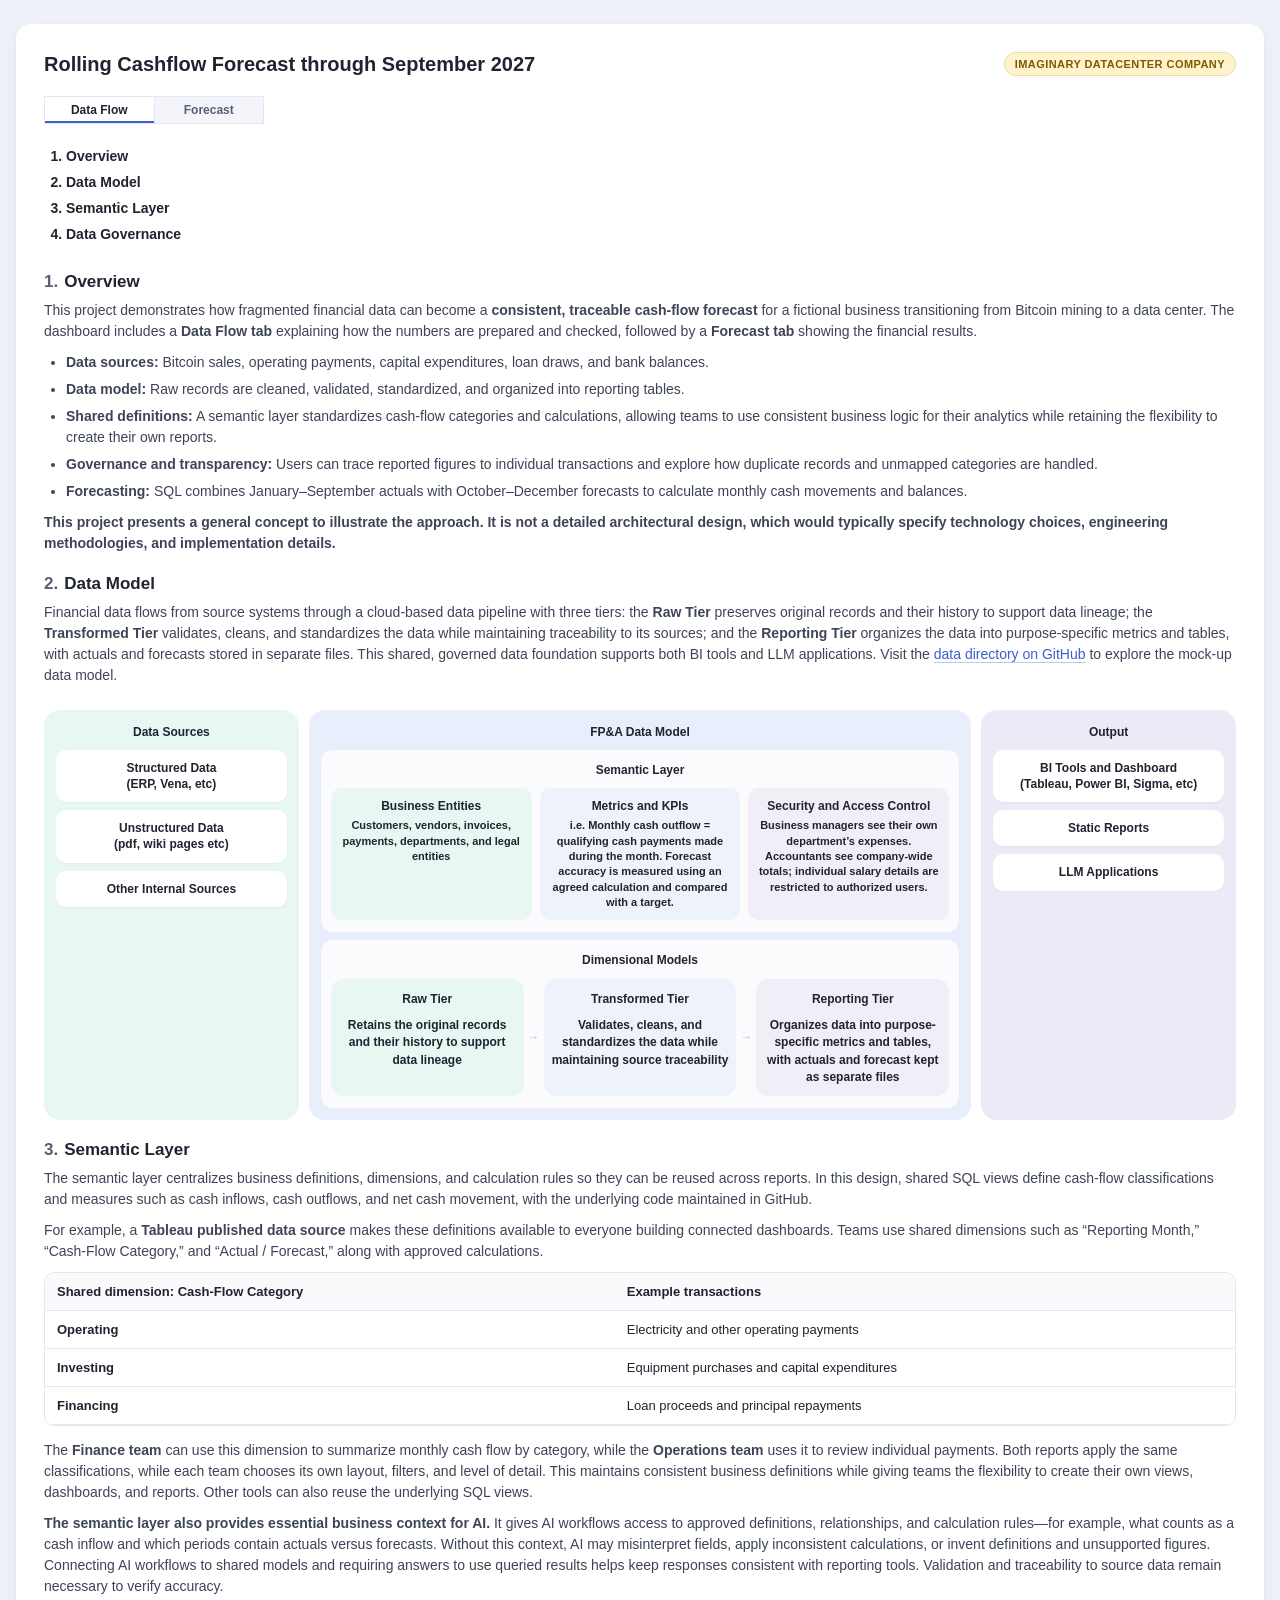
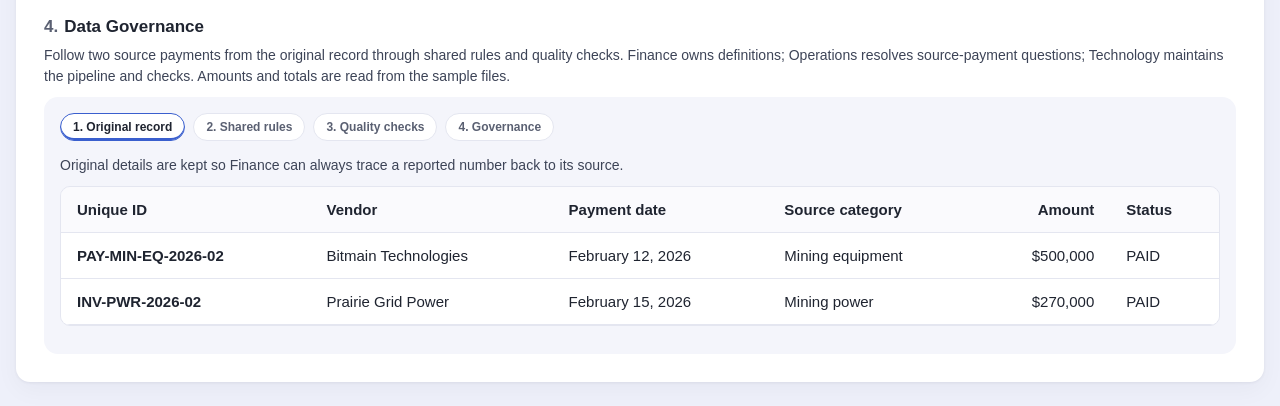
==== commit f285f48f: "Keep actuals and forecast in separate reporting files, and show September 2026 through September 202" ====
--- a/cashflow-forecast.html
+++ b/cashflow-forecast.html
@@ -479,6 +479,17 @@
 
   .process-lead:last-child { margin-bottom: 0; }
 
+  .process-points {
+    margin: 0 0 10px 0;
+    padding-left: 22px;
+    font-size: 14px;
+    color: #3d4457;
+    line-height: 1.5;
+  }
+
+  .process-points li { margin: 0 0 6px 0; }
+  .process-points li:last-child { margin-bottom: 0; }
+
   .process-lead a {
     color: var(--blue-line);
     text-decoration: none;
@@ -561,7 +572,7 @@
   <div class="dashboard-card">
 
     <header class="dash-header">
-      <h1>12-Months Rolling Cashflow Forecast</h1>
+      <h1>Rolling Cashflow Forecast through September 2027</h1>
       <span class="illustrative-badge">Imaginary Datacenter Company</span>
     </header>
     <p class="load-error" id="loadError" hidden></p>
@@ -608,12 +619,20 @@
 
       <section class="process-section" id="proc-overview">
         <h2><span class="sec-num">1.</span>Overview</h2>
-        <p class="process-lead">This report is a picture of cash going in and out of one fictional site as it moves from Bitcoin mining to a data center. The numbers are examples, not a live company feed. Raw extracts cover Bitcoin sales, operating bills, capital payments, loan draws, and the bank balance. Those pieces are tidied so months and dollars line up, then named the way a cash-flow statement does (day-to-day operations, building the facility, money from lenders). The Forecast tab shows that management cash flow view — not a GAAP statement — with a chart, monthly table, and drilldown to source transaction IDs.</p>
+        <p class="process-lead">This project demonstrates how fragmented financial data can become a <strong>consistent, traceable cash-flow forecast</strong> for a fictional business transitioning from Bitcoin mining to a data center. The dashboard includes a <strong>Data Flow tab</strong> explaining how the numbers are prepared and checked, followed by a <strong>Forecast tab</strong> showing the financial results.</p>
+        <ul class="process-points">
+          <li><strong>Data sources:</strong> Bitcoin sales, operating payments, capital expenditures, loan draws, and bank balances.</li>
+          <li><strong>Data model:</strong> Raw records are cleaned, validated, standardized, and organized into reporting tables.</li>
+          <li><strong>Shared definitions:</strong> A semantic layer standardizes cash-flow categories and calculations, allowing teams to use consistent business logic for their analytics while retaining the flexibility to create their own reports.</li>
+          <li><strong>Governance and transparency:</strong> Users can trace reported figures to individual transactions and explore how duplicate records and unmapped categories are handled.</li>
+          <li><strong>Forecasting:</strong> SQL combines January–September actuals with October–December forecasts to calculate monthly cash movements and balances.</li>
+        </ul>
+        <p class="process-lead"><strong>This project presents a general concept to illustrate the approach. It is not a detailed architectural design, which would typically specify technology choices, engineering methodologies, and implementation details.</strong></p>
       </section>
 
       <section class="process-section" id="proc-model">
         <h2><span class="sec-num">2.</span>Data Model</h2>
-        <p class="process-lead">Data from Structured Data (ERP, Vena, etc), Unstructured Data (pdf, wiki pages etc), and Other Internal Sources flows through three tiers: <strong>Raw Tier</strong> retains the original records and their history to support data lineage; <strong>Transformed Tier</strong> validates, cleans, and standardizes the data while maintaining source traceability; and <strong>Reporting Tier</strong> organizes it into purpose-specific metrics and tables, including plans, forecasts, actuals, and related analysis. This shared foundation supports BI tools and dashboards (Tableau, Power BI, Sigma, etc.) and LLM applications. Please visit <a href="https://github.com/janebugai/rolling-cashflow-forecast/tree/main/data" target="_blank" rel="noopener">data directory on GitHub</a> for a mock-up data model</p>
+        <p class="process-lead">Financial data flows from source systems through a cloud-based data pipeline with three tiers: the <strong>Raw Tier</strong> preserves original records and their history to support data lineage; the <strong>Transformed Tier</strong> validates, cleans, and standardizes the data while maintaining traceability to its sources; and the <strong>Reporting Tier</strong> organizes the data into purpose-specific metrics and tables, with actuals and forecasts stored in separate files. This shared, governed data foundation supports both BI tools and LLM applications. Visit the <a href="https://github.com/janebugai/rolling-cashflow-forecast/tree/main/data" target="_blank" rel="noopener">data directory on GitHub</a> to explore the mock-up data model.</p>
         <div class="pipeline" role="img" aria-labelledby="pipelineTitle">
           <p id="pipelineTitle" class="pipeline-sr">Data sources feed the FP&amp;A data model, which feeds output</p>
           <div class="pipe-board">
@@ -651,7 +670,7 @@
                     <div class="pipe-h-arrow" aria-hidden="true">→</div>
                     <div class="pipe-col pipe-col-rpt">
                       <h3>Reporting Tier</h3>
-                      <p class="pipe-blurb">Organizes data into purpose-specific metrics and tables, including plans, forecasts, actuals, and related analysis</p>
+                      <p class="pipe-blurb">Organizes data into purpose-specific metrics and tables, with actuals and forecast kept as separate files</p>
                     </div>
                   </div>
                 </div>
@@ -661,6 +680,7 @@
               <p class="pipe-panel-title">Output</p>
               <ul class="pipe-stack">
                 <li>BI Tools and Dashboard<br>(Tableau, Power BI, Sigma, etc)</li>
+                <li>Static Reports</li>
                 <li>LLM Applications</li>
               </ul>
             </div>
@@ -805,6 +825,7 @@
 
 function buildForecast(summary, lines, transactions) {
   summary = summary.slice().sort((a, b) => String(a.reporting_month).localeCompare(String(b.reporting_month)));
+  summary = summary.filter(r => r.reporting_month >= "2026-09-01" && r.reporting_month <= "2027-09-01");
   const months = summary.map(r => r.reporting_month);
   NUM_MONTHS = months.length;
   MONTH_LABELS = months.map(monthLabel);
@@ -972,8 +993,9 @@
 
 function renderChart(forecast) {
   const svg = document.getElementById("chartSvg");
-  const W = 1180, H = 270;
+  const H = 270;
   const marginLeft = 68, marginRight = 20, marginTop = 26, marginBottom = 64;
+  const W = marginLeft + marginRight + NUM_MONTHS * 90;
   const plotW = W - marginLeft - marginRight;
   const plotH = H - marginTop - marginBottom;
 
@@ -1041,6 +1063,7 @@
   });
 
   svg.setAttribute("viewBox", `0 0 ${W} ${H}`);
+  svg.style.minWidth = W + "px";
   svg.innerHTML = svgParts.join("\n");
 }
 
@@ -1097,12 +1120,12 @@
     return `<th${cls}>${label}<span class="fcst-mark">${mark}</span></th>`;
   }).join("");
 
-  let html = `<tr class="row-total"><td>Beginning cash</td>${forecast.beginning.map(v => fmtCell(v)).join("")}</tr>`;
+  let html = `<tr><td>Beginning cash</td>${forecast.beginning.map(v => fmtCell(v)).join("")}</tr>`;
   STATEMENT_SECTIONS.forEach(section => {
     const expanded = sectionExpanded[section.id];
     const caret = expanded ? "▾" : "▸";
     const netCells = forecast[section.netKey].map(v => fmtCell(v)).join("");
-    html += `<tr class="row-parent row-total" data-section="${section.id}"><td><span class="caret">${caret}</span><span class="cat-dot" style="background:${section.color}"></span>${section.label}</td>${netCells}</tr>`;
+    html += `<tr class="row-parent" data-section="${section.id}"><td><span class="caret">${caret}</span><span class="cat-dot" style="background:${section.color}"></span>${section.label}</td>${netCells}</tr>`;
     if (!expanded) return;
     section.activities.forEach(activity => {
       const activityOpen = activityExpanded[activity.id] !== false;
@@ -1118,8 +1141,8 @@
       });
     });
   });
-  html += `<tr class="row-total"><td>Net change in cash</td>${forecast.net.map(v => fmtHeatCell(v)).join("")}</tr>`;
-  html += `<tr class="row-total"><td>Ending cash</td>${forecast.ending.map(v => fmtHeatCell(v)).join("")}</tr>`;
+  html += `<tr><td>Net change in cash</td>${forecast.net.map(v => fmtHeatCell(v)).join("")}</tr>`;
+  html += `<tr><td>Ending cash</td>${forecast.ending.map(v => fmtHeatCell(v)).join("")}</tr>`;
 
   const body = document.getElementById("tableBody");
   body.innerHTML = html;
@@ -1201,11 +1224,15 @@
 
 function loadReportingMart() {
   return Promise.all([
-    fetchCsv(REPORTING_DIR + "monthly_cash_summary.csv"),
-    fetchCsv(REPORTING_DIR + "monthly_cash_flow_lines.csv"),
+    fetchCsv(REPORTING_DIR + "actual_cash_summary.csv"),
+    fetchCsv(REPORTING_DIR + "forecast_cash_summary.csv"),
+    fetchCsv(REPORTING_DIR + "actual_cash_flow_lines.csv"),
+    fetchCsv(REPORTING_DIR + "forecast_cash_flow_lines.csv"),
     fetchCsv(TRANSFORMED_DIR + "cash_transactions.csv"),
     fetchCsv(TRANSFORMED_DIR + "forecast_transactions.csv")
-  ]).then(([summary, lines, actuals, forecastTxns]) => {
+  ]).then(([actualSummary, forecastSummary, actualLines, forecastLines, actuals, forecastTxns]) => {
+    const summary = actualSummary.concat(forecastSummary);
+    const lines = actualLines.concat(forecastLines);
     const transactions = actuals.concat(forecastTxns);
     lastForecast = buildForecast(summary, lines, transactions);
     showValidation(validateAggregates(lastForecast, summary, lines, transactions));
--- a/walkthrough.css
+++ b/walkthrough.css
@@ -136,6 +136,21 @@
   border: 1px solid #f0dca3;
 }
 
+.wt-example {
+  background: #eef2fb;
+  color: #24356b;
+}
+
+table.source-table thead tr:first-child th.wt-rules-head {
+  text-align: center;
+  background: #e8f7f2;
+}
+
+table.source-table.wt-rules-result th,
+table.source-table.wt-rules-result td {
+  white-space: normal;
+}
+
 .wt-check-title {
   margin: 0;
   font-size: 14px;
@@ -181,30 +196,6 @@
   background: #fff;
 }
 
-table.source-table.wt-rules-table {
-  width: 100%;
-  min-width: 1180px;
-  table-layout: fixed;
-  font-size: 13px;
-}
-
-table.source-table.wt-rules-table th,
-table.source-table.wt-rules-table td {
-  white-space: normal;
-  overflow-wrap: normal;
-  word-break: normal;
-  padding: 10px 8px;
-}
-
-table.source-table.wt-rules-table thead tr:first-child th {
-  text-align: center;
-  background: #fff;
-}
-
-table.source-table.wt-rules-table thead tr:first-child th.wt-rules-head {
-  background: #e8f7f2;
-}
-
 .wt-record-table td:first-child {
   font-weight: 700;
   color: var(--ink);
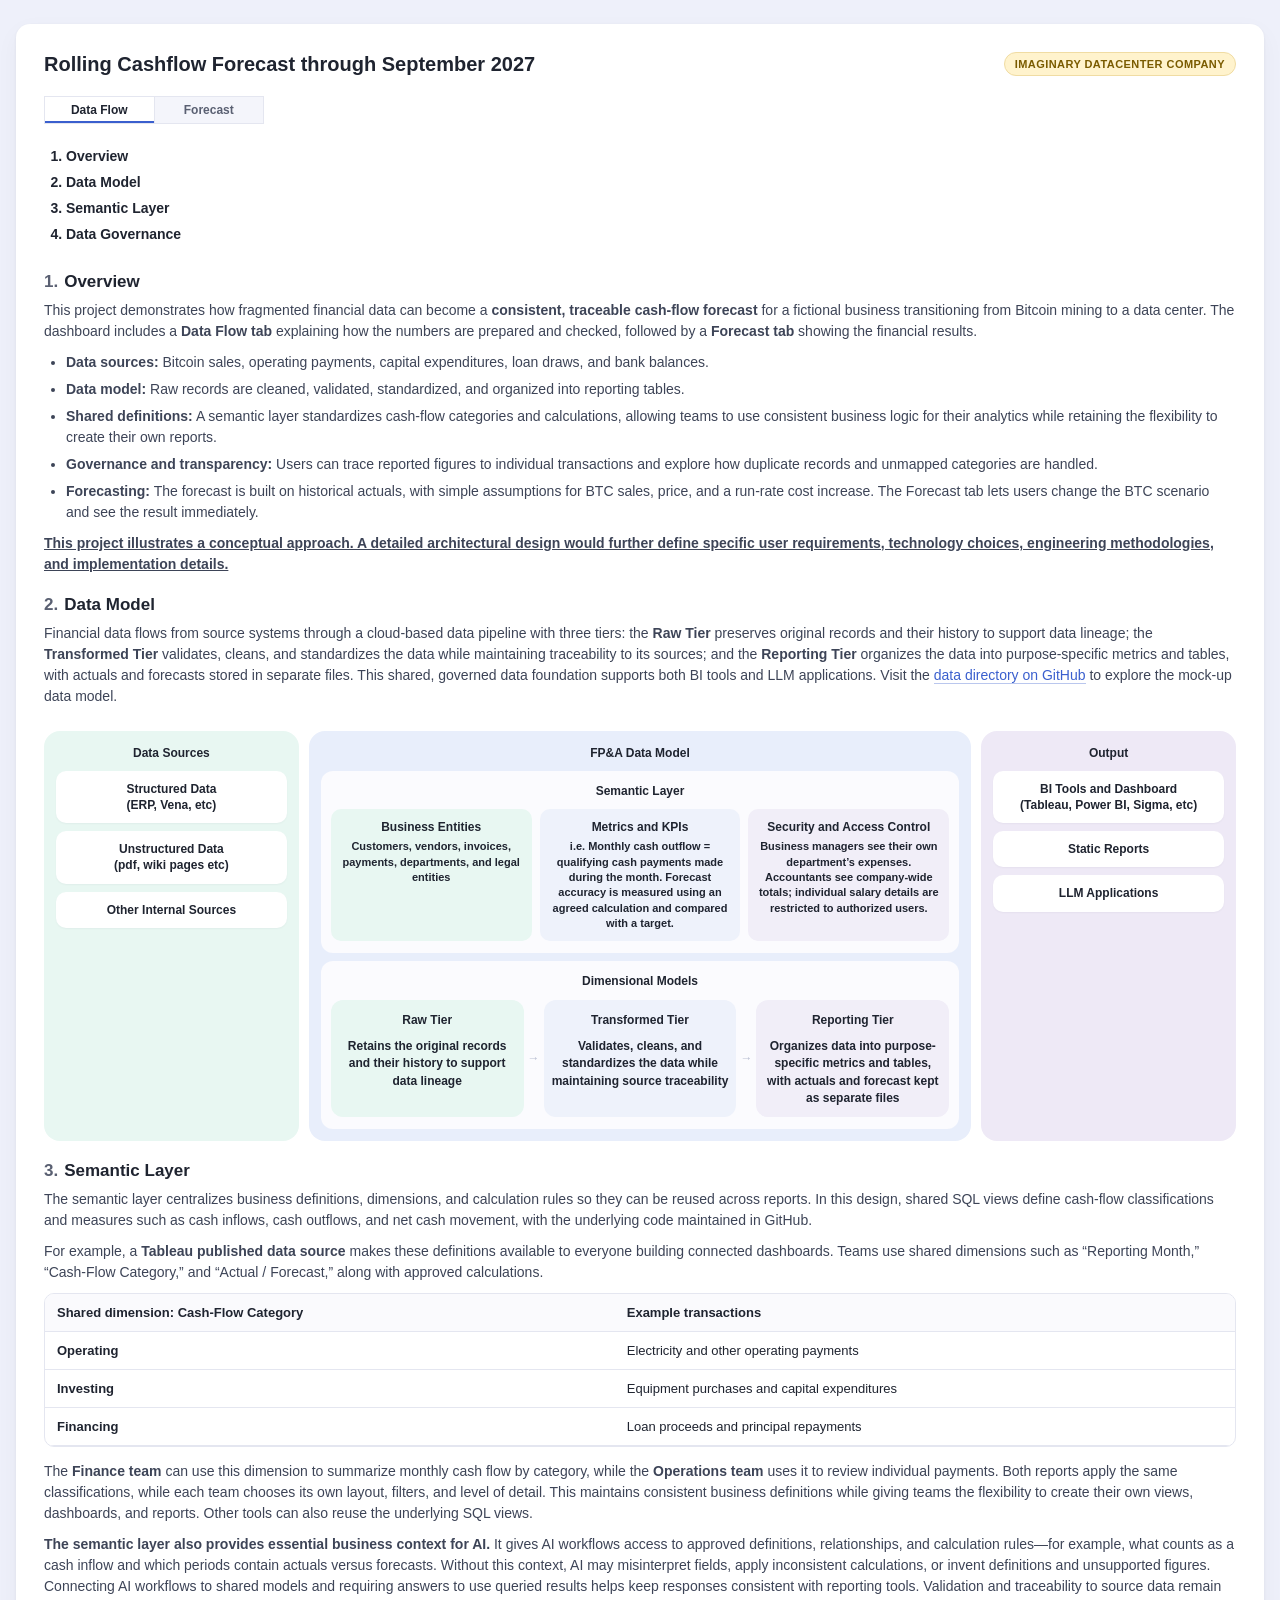
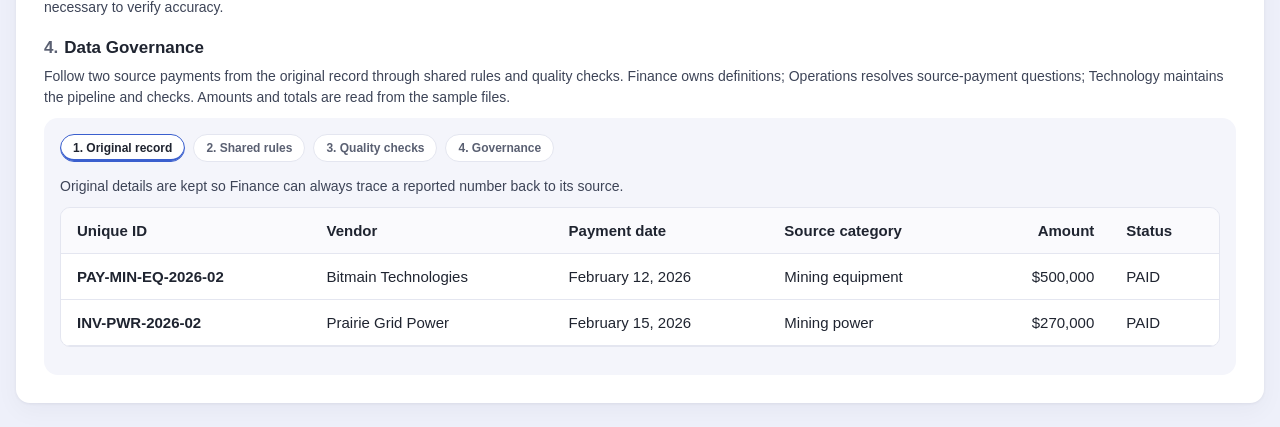
==== commit 95aaac4e: "Describe the forecast as historical actuals plus simple BTC and cost assumptions, and note that the " ====
--- a/cashflow-forecast.html
+++ b/cashflow-forecast.html
@@ -77,7 +77,67 @@
 
   /* --- chart --- */
   .chart-section {
-    margin-bottom: 8px;
+    margin-bottom: 12px;
+  }
+
+  .forecast-layout {
+    display: flex;
+    flex-direction: column;
+    gap: 16px;
+  }
+
+  .mining-assumption {
+    display: flex;
+    width: 100%;
+    margin: -10px 0 0 0;
+    padding: 0;
+    background: none;
+  }
+
+  .mining-fields {
+    display: flex;
+    flex-direction: column;
+    align-items: flex-start;
+    width: 100%;
+    gap: 4px;
+    padding: 8px 12px;
+    background: var(--panel-bg);
+    border-radius: 10px;
+  }
+
+  .mining-scenario {
+    font-size: 13px;
+    font-weight: 700;
+    color: var(--ink);
+  }
+
+  .mining-controls {
+    display: flex;
+    flex-wrap: wrap;
+    align-items: center;
+    justify-content: flex-start;
+    gap: 8px 12px;
+  }
+
+  .mining-assumption label {
+    display: flex;
+    flex-direction: row;
+    align-items: center;
+    gap: 6px;
+    font-size: 13px;
+    font-weight: 600;
+    color: var(--ink);
+  }
+
+  .mining-assumption input {
+    width: 110px;
+    padding: 4px 8px;
+    border: 1px solid var(--border);
+    border-radius: 8px;
+    font: inherit;
+    font-size: 14px;
+    font-weight: 400;
+    color: var(--ink);
   }
 
   .chart-wrap {
@@ -97,7 +157,7 @@
     flex-wrap: wrap;
     gap: 18px;
     justify-content: center;
-    margin-top: 6px;
+    margin-top: 2px;
     font-size: 12px;
     color: var(--ink-soft);
   }
@@ -108,9 +168,17 @@
   .legend .swatch.line { width: 18px; height: 0; border-top: 2px dashed var(--net-line); }
 
   /* --- table --- */
+  .table-heading {
+    display: flex;
+    flex-wrap: wrap;
+    align-items: baseline;
+    gap: 4px 16px;
+    margin: 0 0 8px 0;
+  }
+
   .table-section h2 {
     font-size: 17px;
-    margin: 24px 0 12px 0;
+    margin: 0;
   }
 
   .table-wrap {
@@ -260,7 +328,7 @@
 
   .validate-status {
     font-size: 13px;
-    margin: -4px 0 12px 0;
+    margin: 0;
     color: var(--ink-soft);
   }
 
@@ -479,6 +547,8 @@
 
   .process-lead:last-child { margin-bottom: 0; }
 
+  .process-underline { text-decoration: underline; }
+
   .process-points {
     margin: 0 0 10px 0;
     padding-left: 22px;
@@ -584,9 +654,24 @@
 
     <div id="panel-forecast" role="tabpanel" aria-labelledby="tab-forecast" hidden>
 
+    <div class="forecast-layout">
+    <form class="mining-assumption" id="miningAssumption">
+      <div class="mining-fields">
+        <span class="mining-scenario">Scenario Modeling</span>
+        <div class="mining-controls">
+          <label>BTC Sold:
+            <input id="miningBtc" type="number" min="0" step="1" value="4" inputmode="numeric">
+          </label>
+          <label>BTC Price:
+            <input id="miningPrice" type="number" min="0" step="1" value="100000" inputmode="decimal">
+          </label>
+        </div>
+      </div>
+    </form>
+
     <section class="chart-section">
       <div class="chart-wrap">
-        <svg class="chart-svg" id="chartSvg" viewBox="0 0 1180 270" xmlns="http://www.w3.org/2000/svg"></svg>
+        <svg class="chart-svg" id="chartSvg" viewBox="0 0 1180 211" xmlns="http://www.w3.org/2000/svg"></svg>
       </div>
       <div class="legend">
         <span class="item"><span class="swatch" style="background:var(--cat-operating)"></span>Operating Activities</span>
@@ -595,10 +680,13 @@
         <span class="item"><span class="swatch line"></span>Net Cash Flow</span>
       </div>
     </section>
+    </div>
 
     <section class="table-section">
-      <h2>Monthly Detail</h2>
-      <p id="validateStatus" class="validate-status" hidden></p>
+      <div class="table-heading">
+        <h2>Monthly Detail</h2>
+        <p id="validateStatus" class="validate-status" hidden></p>
+      </div>
       <div class="table-wrap">
         <table class="detail-table">
           <thead><tr id="tableHeadRow"><th>&nbsp;</th></tr></thead>
@@ -625,9 +713,9 @@
           <li><strong>Data model:</strong> Raw records are cleaned, validated, standardized, and organized into reporting tables.</li>
           <li><strong>Shared definitions:</strong> A semantic layer standardizes cash-flow categories and calculations, allowing teams to use consistent business logic for their analytics while retaining the flexibility to create their own reports.</li>
           <li><strong>Governance and transparency:</strong> Users can trace reported figures to individual transactions and explore how duplicate records and unmapped categories are handled.</li>
-          <li><strong>Forecasting:</strong> SQL combines January–September actuals with October–December forecasts to calculate monthly cash movements and balances.</li>
+          <li><strong>Forecasting:</strong> The forecast is built on historical actuals, with simple assumptions for BTC sales, price, and a run-rate cost increase. The Forecast tab lets users change the BTC scenario and see the result immediately.</li>
         </ul>
-        <p class="process-lead"><strong>This project presents a general concept to illustrate the approach. It is not a detailed architectural design, which would typically specify technology choices, engineering methodologies, and implementation details.</strong></p>
+        <p class="process-lead process-underline"><strong>This project illustrates a conceptual approach. A detailed architectural design would further define specific user requirements, technology choices, engineering methodologies, and implementation details.</strong></p>
       </section>
 
       <section class="process-section" id="proc-model">
@@ -790,9 +878,20 @@
   }
 ];
 
+const MINING_LINE = "Mining cash received";
+const POWER_LINE = "Mining power paid";
+const OVERHEAD_LINE = "Overhead paid";
+const OVERHEAD_MONTHLY_INCREASE = 10000;
+const BUILDOUT_LINE = "Data center buildout paid";
+const BUILDOUT_MONTHLY_GROWTH = 1.06;
+const RAW_DIR = "data/raw/";
+
+let powerCostPerBtc = 0;
+
 let NUM_MONTHS;
 let MONTH_LABELS;
 let TRANSACTIONS = [];
+let baseForecast = null;
 let lastForecast = null;
 const sectionExpanded = { operating: true, investing: false, financing: false };
 const activityExpanded = {};
@@ -800,6 +899,7 @@
   section.activities.forEach(activity => { activityExpanded[activity.id] = false; });
 });
 activityExpanded["operating-corporate"] = true;
+activityExpanded["operating-mining"] = true;
 
 function monthLabel(iso) {
   const parts = String(iso).split("-");
@@ -875,6 +975,176 @@
   };
 }
 
+function cloneSeriesMap(source) {
+  const copy = {};
+  Object.keys(source).forEach(key => { copy[key] = source[key].slice(); });
+  return copy;
+}
+
+function cloneForecast(forecast) {
+  return {
+    months: forecast.months.slice(),
+    operatingInflow: forecast.operatingInflow.slice(),
+    investingInflow: forecast.investingInflow.slice(),
+    financingInflow: forecast.financingInflow.slice(),
+    operatingOutflow: forecast.operatingOutflow.slice(),
+    investingOutflow: forecast.investingOutflow.slice(),
+    financingOutflow: forecast.financingOutflow.slice(),
+    inflow: forecast.inflow.slice(),
+    outflow: forecast.outflow.slice(),
+    net: forecast.net.slice(),
+    beginning: forecast.beginning.slice(),
+    ending: forecast.ending.slice(),
+    netOperating: forecast.netOperating.slice(),
+    netInvesting: forecast.netInvesting.slice(),
+    netFinancing: forecast.netFinancing.slice(),
+    lineValues: cloneSeriesMap(forecast.lineValues),
+    activityValues: cloneSeriesMap(forecast.activityValues),
+    isForecast: forecast.isForecast.slice()
+  };
+}
+
+function readMiningInputs() {
+  const btcText = document.getElementById("miningBtc").value.trim();
+  const priceText = document.getElementById("miningPrice").value.trim();
+  if (btcText === "" || priceText === "") return null;
+  const btc = Math.round(Number(btcText));
+  const price = Number(priceText);
+  if (!Number.isFinite(btc) || !Number.isFinite(price) || btc < 0 || price < 0) return null;
+  return { btc: btc, price: price };
+}
+
+function applyOperatingDelta(view, i, delta, direction, activityId) {
+  view.activityValues[activityId][i] += delta;
+  view.netOperating[i] += delta;
+  view.net[i] += delta;
+  if (direction === "inflow") {
+    view.operatingInflow[i] += delta;
+    view.inflow[i] += delta;
+    return;
+  }
+  view.operatingOutflow[i] -= delta;
+  view.outflow[i] -= delta;
+}
+
+function forecastStepAt(isForecast, index) {
+  let step = 0;
+  for (let i = 0; i < index; i++) if (isForecast[i]) step += 1;
+  return step;
+}
+
+function forecastOverhead(baseSigned, step) {
+  return -(Math.abs(baseSigned) + (step + 1) * OVERHEAD_MONTHLY_INCREASE);
+}
+
+function forecastBuildout(baseSigned, step) {
+  return -Math.round(Math.abs(baseSigned) * Math.pow(BUILDOUT_MONTHLY_GROWTH, step + 1));
+}
+
+function applyInvestingDelta(view, i, delta, activityId) {
+  view.activityValues[activityId][i] += delta;
+  view.netInvesting[i] += delta;
+  view.net[i] += delta;
+  view.investingOutflow[i] -= delta;
+  view.outflow[i] -= delta;
+}
+
+function forecastMiningPower(btc) {
+  return -Math.round(powerCostPerBtc * btc);
+}
+
+function applyMiningAssumption(forecast, assumption) {
+  const view = cloneForecast(forecast);
+  const overheadBase = view.lineValues[OVERHEAD_LINE].find((_, i) => view.isForecast[i]);
+  view.isForecast.forEach((isForecast, i) => {
+    if (!isForecast || overheadBase === undefined) return;
+    const overhead = forecastOverhead(overheadBase, forecastStepAt(view.isForecast, i));
+    const overheadDelta = overhead - view.lineValues[OVERHEAD_LINE][i];
+    view.lineValues[OVERHEAD_LINE][i] = overhead;
+    applyOperatingDelta(view, i, overheadDelta, "outflow", "operating-corporate");
+  });
+  const buildoutBase = view.lineValues[BUILDOUT_LINE].find((_, i) => view.isForecast[i]);
+  view.isForecast.forEach((isForecast, i) => {
+    if (!isForecast || buildoutBase === undefined) return;
+    const buildout = forecastBuildout(buildoutBase, forecastStepAt(view.isForecast, i));
+    const buildoutDelta = buildout - view.lineValues[BUILDOUT_LINE][i];
+    view.lineValues[BUILDOUT_LINE][i] = buildout;
+    applyInvestingDelta(view, i, buildoutDelta, "investing-datacenter");
+  });
+  if (assumption) {
+    const miningCash = Math.round(assumption.btc * assumption.price);
+    const miningPower = forecastMiningPower(assumption.btc);
+    view.isForecast.forEach((isForecast, i) => {
+      if (!isForecast) return;
+      const cashDelta = miningCash - view.lineValues[MINING_LINE][i];
+      view.lineValues[MINING_LINE][i] = miningCash;
+      applyOperatingDelta(view, i, cashDelta, "inflow", "operating-mining");
+      const powerDelta = miningPower - view.lineValues[POWER_LINE][i];
+      view.lineValues[POWER_LINE][i] = miningPower;
+      applyOperatingDelta(view, i, powerDelta, "outflow", "operating-mining");
+    });
+  }
+  view.ending.forEach((_, i) => {
+    if (!view.isForecast[i]) return;
+    if (i > 0) view.beginning[i] = view.ending[i - 1];
+    view.ending[i] = view.beginning[i] + view.net[i];
+  });
+  return view;
+}
+
+function setPowerCostPerBtc(transactions, sales) {
+  const actualMonths = Array.from(new Set(transactions.map(row => row.reporting_month))).sort();
+  const recent = new Set(actualMonths.slice(-3).map(month => String(month).slice(0, 7)));
+  const power = transactions.reduce((sum, row) => {
+    if (row.reporting_line !== POWER_LINE || !recent.has(String(row.reporting_month).slice(0, 7))) return sum;
+    return sum + Math.abs(num(row.signed_amount_usd));
+  }, 0);
+  const btc = sales.reduce((sum, row) => {
+    if (String(row.status).toUpperCase() !== "SETTLED" || !recent.has(String(row.settlement_date).slice(0, 7))) return sum;
+    return sum + num(row.btc_sold);
+  }, 0);
+  powerCostPerBtc = btc > 0 ? power / btc : 0;
+}
+
+function forecastLineNote(name, i, assumption, value) {
+  if (!baseForecast || !baseForecast.isForecast[i]) return "";
+  if (name === OVERHEAD_LINE) {
+    const base = baseForecast.lineValues[OVERHEAD_LINE][i];
+    const step = forecastStepAt(baseForecast.isForecast, i);
+    const overhead = forecastOverhead(base, step);
+    if (base === overhead) return "";
+    return fmtMoney(Math.abs(base)) + " + " + (step + 1) + " × $0.01M = " + fmtMoney(value);
+  }
+  if (name === BUILDOUT_LINE) {
+    const base = baseForecast.lineValues[BUILDOUT_LINE][i];
+    const step = forecastStepAt(baseForecast.isForecast, i);
+    const buildout = forecastBuildout(base, step);
+    if (base === buildout) return "";
+    return fmtMoney(Math.abs(base)) + " × 1.06^" + (step + 1) + " = " + fmtMoney(value);
+  }
+  if (!assumption) return "";
+  if (name === MINING_LINE) {
+    const miningCash = Math.round(assumption.btc * assumption.price);
+    if (baseForecast.lineValues[MINING_LINE][i] === miningCash) return "";
+    return assumption.btc + " BTC × $" + assumption.price.toLocaleString("en-US") + " = " + fmtMoney(value);
+  }
+  if (name === POWER_LINE) {
+    const miningPower = forecastMiningPower(assumption.btc);
+    if (baseForecast.lineValues[POWER_LINE][i] === miningPower) return "";
+    const unitCost = Math.round(powerCostPerBtc);
+    return assumption.btc + " BTC × $" + unitCost.toLocaleString("en-US") + " power cost per BTC = " + fmtMoney(value);
+  }
+  return "";
+}
+
+function refreshMiningForecast() {
+  if (!baseForecast) return;
+  const assumption = readMiningInputs();
+  lastForecast = applyMiningAssumption(baseForecast, assumption);
+  renderChart(lastForecast);
+  renderTable(lastForecast);
+}
+
 function fmtMoney(v) {
   const formatted = "$" + (Math.abs(v) / 1e6).toFixed(2) + "M";
   return v < 0 ? "(" + formatted + ")" : formatted;
@@ -889,6 +1159,7 @@
   const cls = click ? ` class="cell-click"` : "";
   const data = click
     ? ` data-month="${click.month}" data-line="${escapeHtml(click.line)}"`
+      + (click.assumption ? ` data-assumption="${escapeHtml(click.assumption)}"` : "")
     : "";
   return `<td${cls}${data}>${fmtMoney(v)}</td>`;
 }
@@ -993,8 +1264,8 @@
 
 function renderChart(forecast) {
   const svg = document.getElementById("chartSvg");
-  const H = 270;
-  const marginLeft = 68, marginRight = 20, marginTop = 26, marginBottom = 64;
+  const H = 211;
+  const marginLeft = 68, marginRight = 20, marginTop = 26, marginBottom = 32;
   const W = marginLeft + marginRight + NUM_MONTHS * 90;
   const plotW = W - marginLeft - marginRight;
   const plotH = H - marginTop - marginBottom;
@@ -1046,10 +1317,7 @@
     if (cumOut > 0) {
       svgParts.push(`<text x="${x + barWidth / 2}" y="${yFor(-cumOut) + 14}" text-anchor="middle" font-size="10" font-weight="600" fill="var(--ink-soft)">${fmtMoney(-cumOut)}</text>`);
     }
-    svgParts.push(`<text x="${x + barWidth / 2}" y="${H - marginBottom + 28}" text-anchor="middle" font-size="11" fill="#8b90a0">${MONTH_LABELS[i]}</text>`);
-    if (forecast.isForecast[i]) {
-      svgParts.push(`<text x="${x + barWidth / 2}" y="${H - marginBottom + 42}" text-anchor="middle" font-size="10" fill="#8b90a0">Forecast</text>`);
-    }
+    svgParts.push(`<text x="${x + barWidth / 2}" y="${H - marginBottom + 16}" text-anchor="middle" font-size="11" fill="#8b90a0">${MONTH_LABELS[i]}</text>`);
   }
 
   const linePoints = forecast.net.map((v, i) => {
@@ -1089,10 +1357,13 @@
   const tip = document.getElementById("txnTip");
   const month = cell.getAttribute("data-month");
   const line = cell.getAttribute("data-line");
+  const assumption = cell.getAttribute("data-assumption");
   const rows = transactionsForCell(month, line);
   const title = monthLabel(month) + " · " + line;
   let body;
-  if (!rows.length) {
+  if (assumption) {
+    body = `<p class="txn-empty">${escapeHtml(assumption)}</p>`;
+  } else if (!rows.length) {
     body = `<p class="txn-empty">No source transactions this month.</p>`;
   } else {
     body = `<table class="source-table"><thead><tr><th>transaction_id</th><th>vendor</th><th>cash_date</th><th class="num">signed_amount_usd</th><th>source_file</th></tr></thead><tbody>`
@@ -1133,10 +1404,11 @@
       const activityCells = forecast.activityValues[activity.id].map(v => fmtCell(v)).join("");
       html += `<tr class="row-activity" data-activity="${activity.id}"><td><span class="caret">${activityCaret}</span>${escapeHtml(activity.label)}</td>${activityCells}</tr>`;
       if (!activityOpen) return;
+      const assumption = readMiningInputs();
       activity.lines.forEach(name => {
-        const cells = forecast.lineValues[name].map((v, i) =>
-          fmtCell(v, { month: forecast.months[i], line: name })
-        ).join("");
+        const cells = forecast.lineValues[name].map((v, i) => {
+          return fmtCell(v, { month: forecast.months[i], line: name, assumption: forecastLineNote(name, i, assumption, v) });
+        }).join("");
         html += `<tr class="row-sub"><td>${escapeHtml(name)}</td>${cells}</tr>`;
       });
     });
@@ -1229,15 +1501,16 @@
     fetchCsv(REPORTING_DIR + "actual_cash_flow_lines.csv"),
     fetchCsv(REPORTING_DIR + "forecast_cash_flow_lines.csv"),
     fetchCsv(TRANSFORMED_DIR + "cash_transactions.csv"),
-    fetchCsv(TRANSFORMED_DIR + "forecast_transactions.csv")
-  ]).then(([actualSummary, forecastSummary, actualLines, forecastLines, actuals, forecastTxns]) => {
+    fetchCsv(TRANSFORMED_DIR + "forecast_transactions.csv"),
+    fetchCsv(RAW_DIR + "bitcoin_sales.csv")
+  ]).then(([actualSummary, forecastSummary, actualLines, forecastLines, actuals, forecastTxns, sales]) => {
     const summary = actualSummary.concat(forecastSummary);
     const lines = actualLines.concat(forecastLines);
     const transactions = actuals.concat(forecastTxns);
-    lastForecast = buildForecast(summary, lines, transactions);
-    showValidation(validateAggregates(lastForecast, summary, lines, transactions));
-    renderChart(lastForecast);
-    renderTable(lastForecast);
+    setPowerCostPerBtc(actuals, sales);
+    baseForecast = buildForecast(summary, lines, transactions);
+    showValidation(validateAggregates(baseForecast, summary, lines, transactions));
+    refreshMiningForecast();
   });
 }
 
@@ -1272,6 +1545,9 @@
 })();
 
 document.querySelector("#panel-forecast .table-wrap").addEventListener("scroll", hideTxnTip);
+
+document.getElementById("miningAssumption").addEventListener("submit", event => event.preventDefault());
+document.getElementById("miningAssumption").addEventListener("input", refreshMiningForecast);
 </script>
 <script src="walkthrough.js"></script>
 </body>
